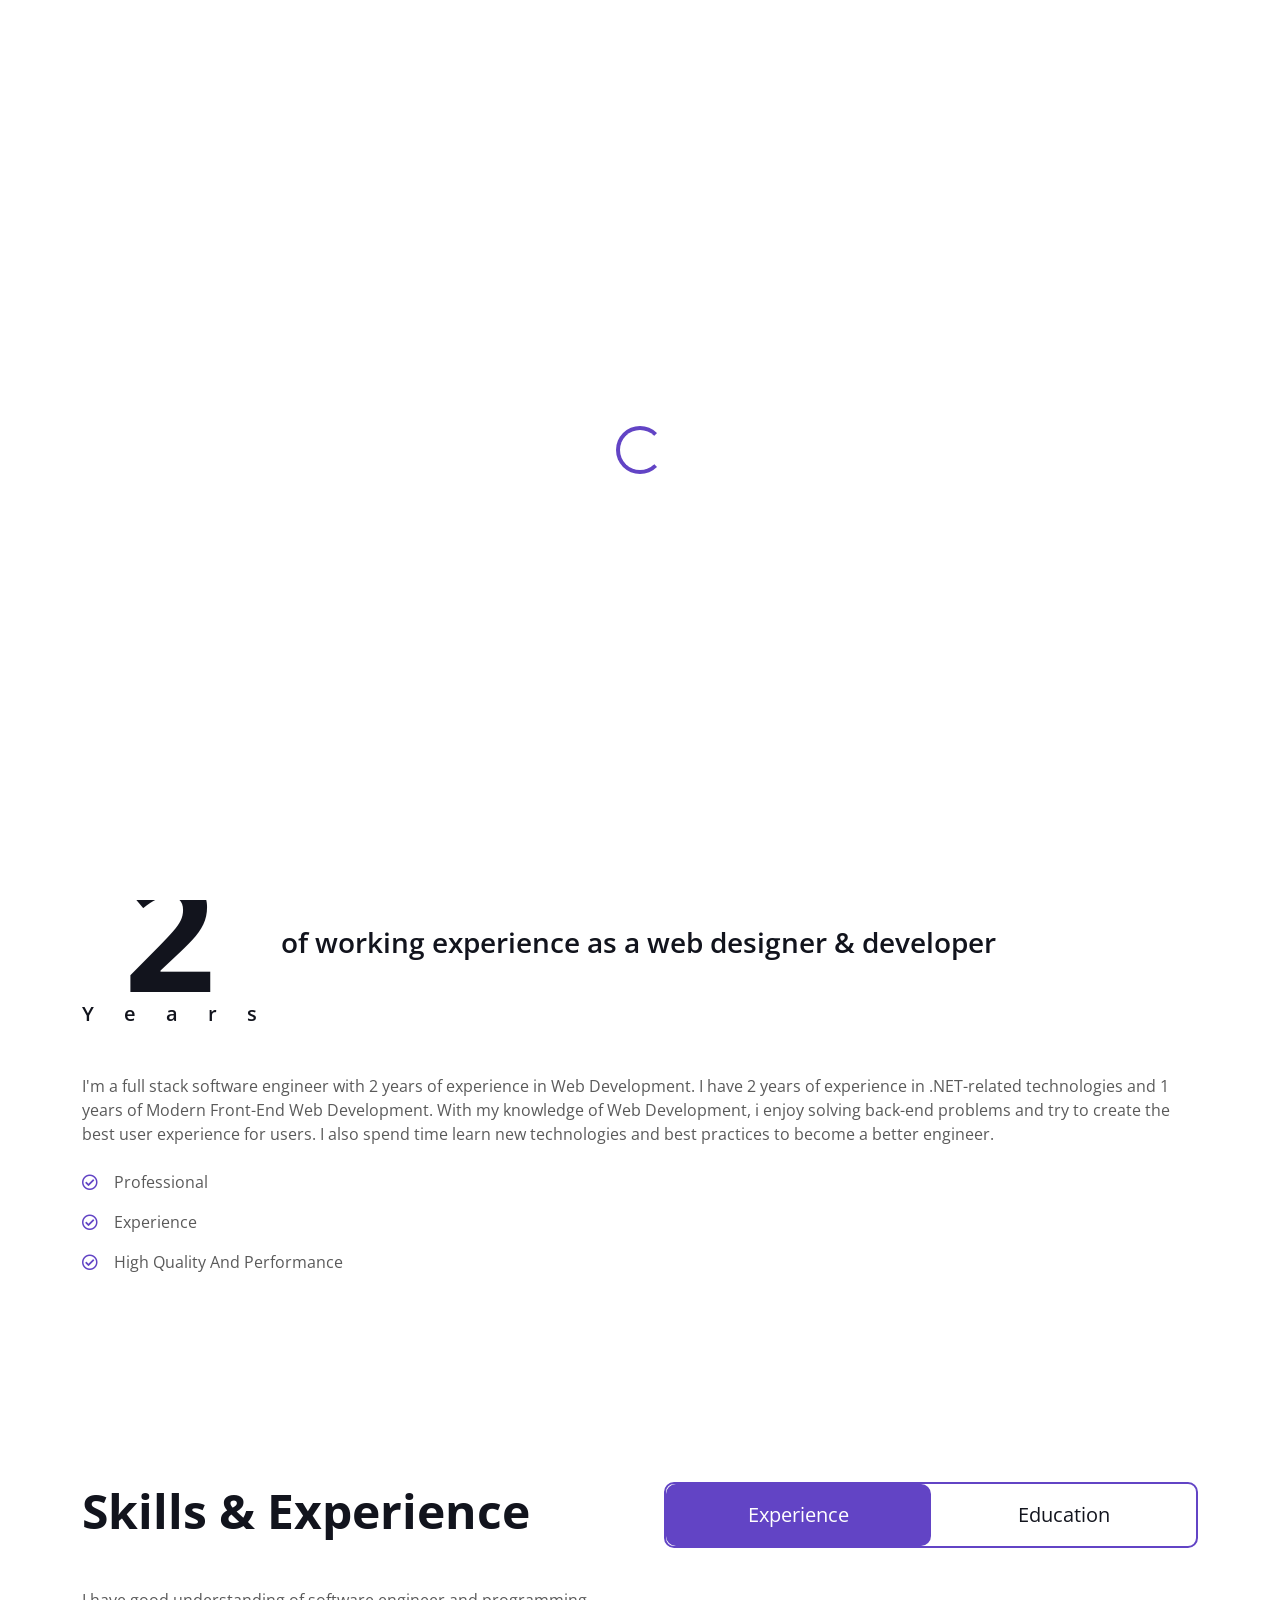
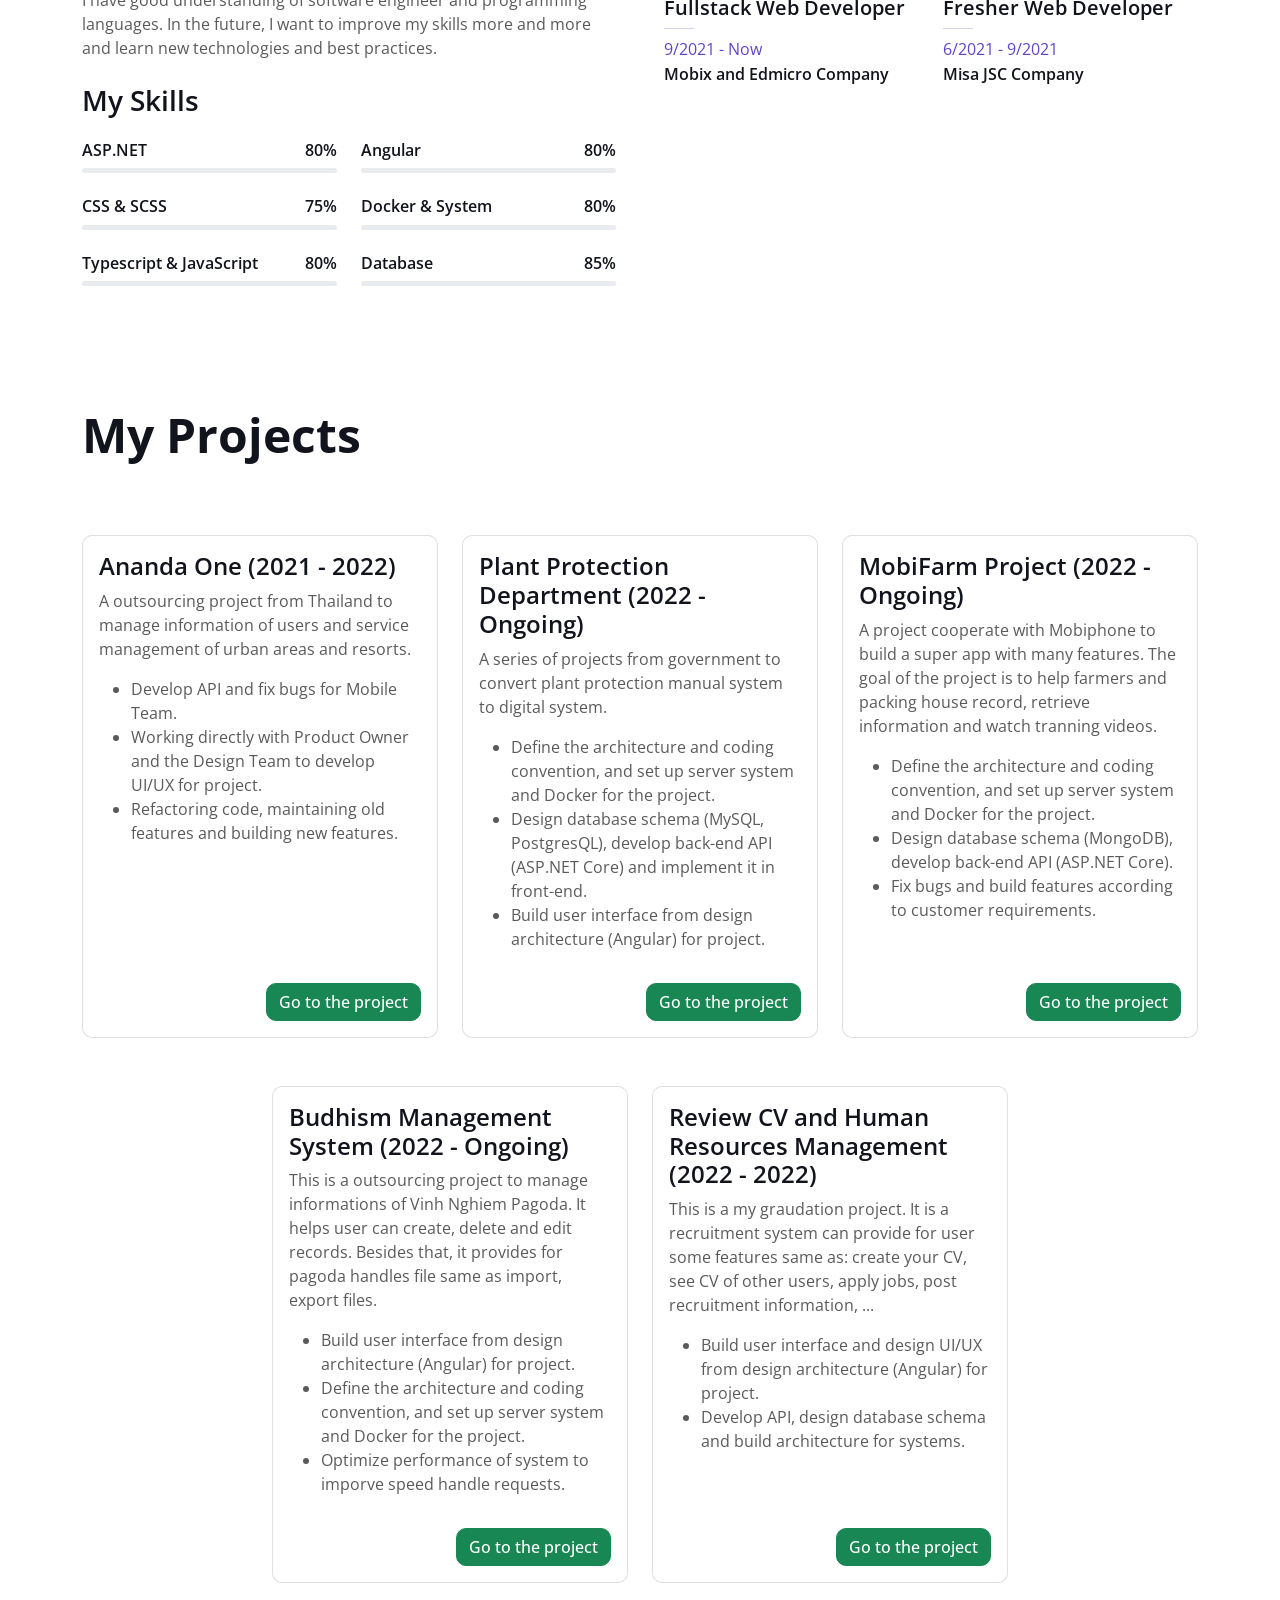
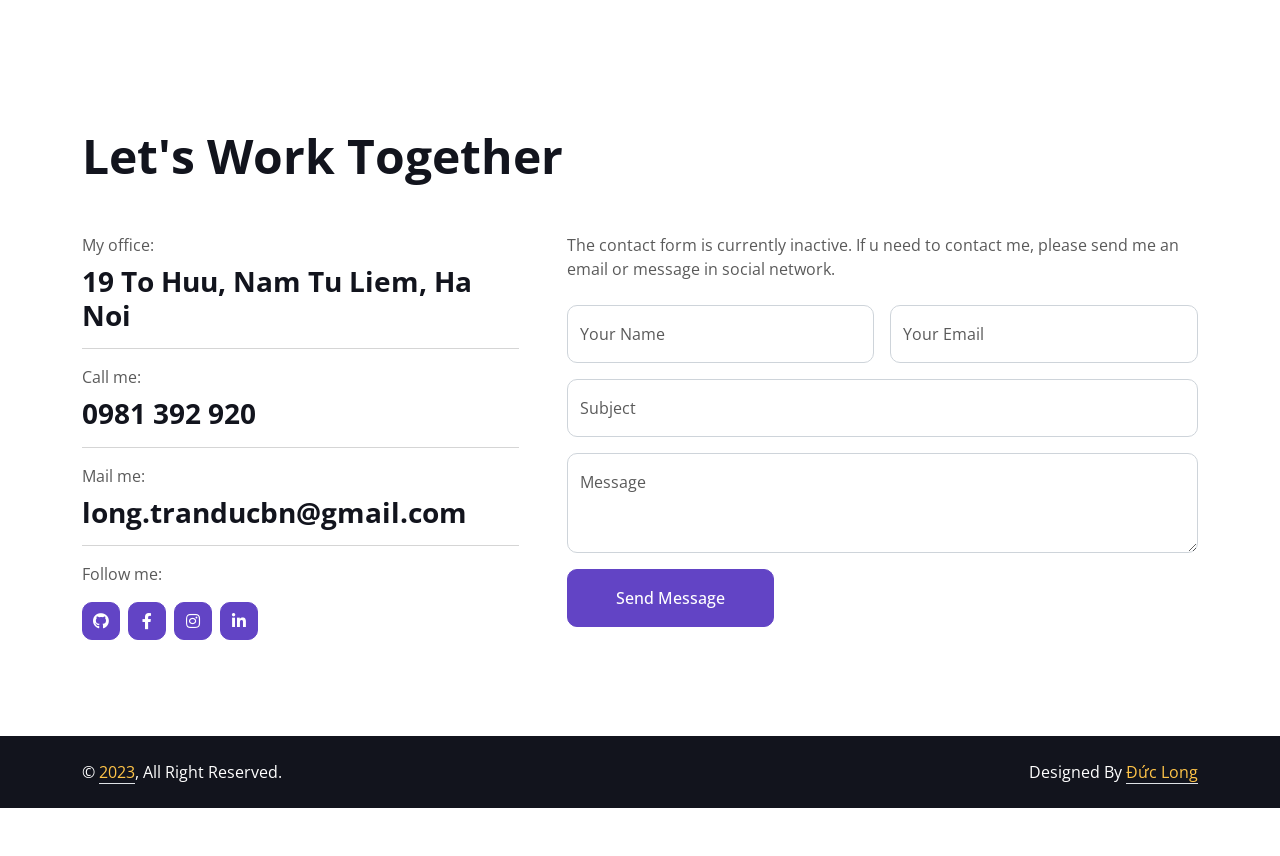
==== index.html @ 87f3ef59 "init code" ====
<!DOCTYPE html>
<html lang="en">

<head>
    <meta charset="utf-8">
    <title>Đức Long - Full Stack Developer</title>
    <meta content="width=device-width, initial-scale=1.0" name="viewport">
    <meta content="" name="keywords">
    <meta content="" name="description">

    <!-- Favicon -->
    <link href="img/favicon.ico" rel="icon">

    <!-- Google Web Fonts -->
    <link rel="preconnect" href="https://fonts.googleapis.com">
    <link rel="preconnect" href="https://fonts.gstatic.com" crossorigin>
    <link href="https://fonts.googleapis.com/css2?family=Open+Sans:wght@400;500;600;700;800&display=swap"
        rel="stylesheet">

    <!-- Icon Font Stylesheet -->
    <link href="https://cdnjs.cloudflare.com/ajax/libs/font-awesome/5.10.0/css/all.min.css" rel="stylesheet">
    <link href="https://cdn.jsdelivr.net/npm/bootstrap-icons@1.4.1/font/bootstrap-icons.css" rel="stylesheet">

    <!-- Libraries Stylesheet -->
    <link href="lib/animate/animate.min.css" rel="stylesheet">
    <link href="lib/lightbox/css/lightbox.min.css" rel="stylesheet">
    <link href="lib/owlcarousel/assets/owl.carousel.min.css" rel="stylesheet">

    <!-- Customized Bootstrap Stylesheet -->
    <link href="css/bootstrap.min.css" rel="stylesheet">

    <!-- Template Stylesheet -->
    <link href="css/style.css" rel="stylesheet">
</head>

<body data-bs-spy="scroll" data-bs-target=".navbar" data-bs-offset="51">
    <!-- Spinner Start -->
    <div id="spinner"
        class="show bg-white position-fixed translate-middle w-100 vh-100 top-50 start-50 d-flex align-items-center justify-content-center">
        <div class="spinner-border text-primary" style="width: 3rem; height: 3rem;" role="status">
            <span class="sr-only">Loading...</span>
        </div>
    </div>
    <!-- Spinner End -->


    <!-- Navbar Start -->
    <nav class="navbar navbar-expand-lg bg-white navbar-light fixed-top shadow py-lg-0 px-4 px-lg-5 wow fadeIn"
        data-wow-delay="0.1s">
        <a href="index.html" class="navbar-brand d-block d-lg-none">
            <h1 class="text-primary fw-bold m-0">My Profile</h1>
        </a>
        <button type="button" class="navbar-toggler" data-bs-toggle="collapse" data-bs-target="#navbarCollapse">
            <span class="navbar-toggler-icon"></span>
        </button>
        <div class="collapse navbar-collapse justify-content-between py-4 py-lg-0" id="navbarCollapse">
            <div class="navbar-nav ms-auto py-0">
                <a href="#home" class="nav-item nav-link active">Home</a>
                <a href="#about" class="nav-item nav-link">About Me</a>
                <a href="#skill" class="nav-item nav-link">Skills</a>
                <!-- <a href="#service" class="nav-item nav-link">Services</a> -->
            </div>
            <!-- <a href="index.html" class="navbar-brand bg-secondary py-3 px-4 mx-3 d-none d-lg-block"> -->
            <!-- <h1 class="text-primary fw-bold m-0">ProMan</h1>
            </a> -->
            <div class="navbar-nav me-auto py-0">
                <a href="#project" class="nav-item nav-link">Projects</a>
                <!-- <a href="#team" class="nav-item nav-link">Team</a> -->
                <!-- <a href="#testimonial" class="nav-item nav-link">Testimonial</a> -->
                <a href="#contact" class="nav-item nav-link">Contact</a>
            </div>
        </div>
    </nav>
    <!-- Navbar End -->


    <!-- Header Start -->
    <div class="container-fluid bg-light my-6 mt-0" id="home">
        <div class="container">
            <div class="row g-5 align-items-center">
                <div class="col-lg-6 py-6 pb-0 pt-lg-0">
                    <h3 class="text-primary mb-3">I'm</h3>
                    <h1 class="display-3 mb-3">Tran Duc Long</h1>
                    <h2 class="typed-text-output d-inline"></h2>
                    <div class="typed-text d-none">Fullstack Developer</div>
                    <div class="d-flex align-items-center pt-5">
                        <a href="" class="btn btn-primary py-3 px-4 me-5">Download My CV</a>
                        <!-- <button type="button" class="btn-play" data-bs-toggle="modal"
                            data-src="https://www.youtube.com/embed/DWRcNpR6Kdc" data-bs-target="#videoModal">
                            <span></span>
                        </button>
                        <h5 class="ms-4 mb-0 d-none d-sm-block">Play Video</h5> -->
                    </div>
                </div>
                <div class="col-lg-6">
                    <img class="img-fluid" src="img/avatar.png" alt="">
                </div>
            </div>
        </div>
    </div>
    <!-- Header End -->


    <!-- Video Modal Start -->
    <!-- <div class="modal modal-video fade" id="videoModal" tabindex="-1" aria-labelledby="exampleModalLabel" aria-hidden="true">
        <div class="modal-dialog">
            <div class="modal-content rounded-0">
                <div class="modal-header">
                    <h3 class="modal-title" id="exampleModalLabel">Youtube Video</h3>
                    <button type="button" class="btn-close" data-bs-dismiss="modal" aria-label="Close"></button>
                </div>
                <div class="modal-body">
                    <div class="ratio ratio-16x9">
                        <iframe class="embed-responsive-item" src="" id="video" allowfullscreen allowscriptaccess="always"
                            allow="autoplay"></iframe>
                    </div>
                </div>
            </div>
        </div>
    </div> -->
    <!-- Video Modal End -->


    <!-- About Start -->
    <div class="container-xxl py-6" id="about">
        <div class="container">
            <div class="row g-5">
                <div class="col-lg-12 wow fadeInUp" data-wow-delay="0.1s">
                    <div class="d-flex align-items-center mb-5">
                        <div class="years flex-shrink-0 text-center me-4">
                            <h1 class="display-1 mb-0">2</h1>
                            <h5 class="mb-0">Years</h5>
                        </div>
                        <h3 class="lh-base mb-0">of working experience as a web designer & developer</h3>
                    </div>
                    <p class="mb-4">I'm a full stack software engineer with 2 years of experience in Web Development.
                        I have 2 years of experience in .NET-related technologies and 1 years of Modern
                        Front-End Web Development.
                        With my knowledge of Web Development, i enjoy solving back-end problems and
                        try to create the best user experience for users. I also spend time learn new
                        technologies and best practices to become a better engineer.
                    </p>
                    <p class="mb-3"><i class="far fa-check-circle text-primary me-3"></i>Professional</p>
                    <p class="mb-3"><i class="far fa-check-circle text-primary me-3"></i>Experience</p>
                    <p class="mb-3"><i class="far fa-check-circle text-primary me-3"></i>High Quality And Performance
                    </p>
                    <!-- <a class="btn btn-primary py-3 px-5 mt-3" href="">Read More</a> -->
                </div>
                <!-- <div class="col-lg-6 wow fadeInUp" data-wow-delay="0.5s">
                    <div class="row g-3 mb-4">
                        <div class="col-sm-6">
                            <img class="img-fluid rounded" src="img/about-1.jpg" alt="">
                        </div>
                        <div class="col-sm-6">
                            <img class="img-fluid rounded" src="img/about-2.jpg" alt="">
                        </div>
                    </div>
                    <div class="d-flex align-items-center mb-3">
                        <h5 class="border-end pe-3 me-3 mb-0">Happy Clients</h5>
                        <h2 class="text-primary fw-bold mb-0" data-toggle="counter-up">1234</h2>
                    </div>
                    <p class="mb-4">Stet no et lorem dolor et diam, amet duo ut dolore vero eos. No stet est diam amet diam ipsum clita labore dolor duo clita.</p>
                    <div class="d-flex align-items-center mb-3">
                        <h5 class="border-end pe-3 me-3 mb-0">Projects Completed</h5>
                        <h2 class="text-primary fw-bold mb-0" data-toggle="counter-up">1234</h2>
                    </div>
                    <p class="mb-0">Stet no et lorem dolor et diam, amet duo ut dolore vero eos. No stet est diam amet diam ipsum clita labore dolor duo clita.</p>
                </div> -->
            </div>
        </div>
    </div>
    <!-- About End -->


    <!-- Expertise Start -->
    <div class="container-xxl py-6 pb-5" id="skill">
        <div class="container">
            <div class="row g-5">
                <div class="col-lg-6 wow fadeInUp" data-wow-delay="0.1s">
                    <h1 class="display-5 mb-5">Skills & Experience</h1>
                    <p class="mb-4">I have good understanding of software engineer and programming languages. In the
                        future, I want to improve my skills more and more and learn new technologies and best practices.
                    </p>
                    <h3 class="mb-4">My Skills</h3>
                    <div class="row align-items-center">
                        <div class="col-md-6">
                            <div class="skill mb-4">
                                <div class="d-flex justify-content-between">
                                    <h6 class="font-weight-bold">ASP.NET</h6>
                                    <h6 class="font-weight-bold">80%</h6>
                                </div>
                                <div class="progress">
                                    <div class="progress-bar bg-primary" role="progressbar" aria-valuenow="95"
                                        aria-valuemin="0" aria-valuemax="100"></div>
                                </div>
                            </div>
                            <div class="skill mb-4">
                                <div class="d-flex justify-content-between">
                                    <h6 class="font-weight-bold">CSS & SCSS</h6>
                                    <h6 class="font-weight-bold">75%</h6>
                                </div>
                                <div class="progress">
                                    <div class="progress-bar bg-warning" role="progressbar" aria-valuenow="85"
                                        aria-valuemin="0" aria-valuemax="100"></div>
                                </div>
                            </div>
                            <div class="skill mb-4">
                                <div class="d-flex justify-content-between">
                                    <h6 class="font-weight-bold">Typescript & JavaScript</h6>
                                    <h6 class="font-weight-bold">80%</h6>
                                </div>
                                <div class="progress">
                                    <div class="progress-bar bg-danger" role="progressbar" aria-valuenow="90"
                                        aria-valuemin="0" aria-valuemax="100"></div>
                                </div>
                            </div>
                        </div>
                        <div class="col-md-6">
                            <div class="skill mb-4">
                                <div class="d-flex justify-content-between">
                                    <h6 class="font-weight-bold">Angular</h6>
                                    <h6 class="font-weight-bold">80%</h6>
                                </div>
                                <div class="progress">
                                    <div class="progress-bar bg-danger" role="progressbar" aria-valuenow="90"
                                        aria-valuemin="0" aria-valuemax="100"></div>
                                </div>
                            </div>
                            <div class="skill mb-4">
                                <div class="d-flex justify-content-between">
                                    <h6 class="font-weight-bold">Docker & System</h6>
                                    <h6 class="font-weight-bold">80%</h6>
                                </div>
                                <div class="progress">
                                    <div class="progress-bar bg-dark" role="progressbar" aria-valuenow="95"
                                        aria-valuemin="0" aria-valuemax="100"></div>
                                </div>
                            </div>
                            <div class="skill mb-4">
                                <div class="d-flex justify-content-between">
                                    <h6 class="font-weight-bold">Database</h6>
                                    <h6 class="font-weight-bold">85%</h6>
                                </div>
                                <div class="progress">
                                    <div class="progress-bar bg-info" role="progressbar" aria-valuenow="85"
                                        aria-valuemin="0" aria-valuemax="100"></div>
                                </div>
                            </div>
                        </div>
                    </div>
                </div>
                <div class="col-lg-6 wow fadeInUp" data-wow-delay="0.5s">
                    <ul class="nav nav-pills rounded border border-2 border-primary mb-5">
                        <li class="nav-item w-50">
                            <button class="nav-link w-100 py-3 fs-5 active" data-bs-toggle="pill"
                                href="#tab-1">Experience</button>
                        </li>
                        <li class="nav-item w-50">
                            <button class="nav-link w-100 py-3 fs-5" data-bs-toggle="pill"
                                href="#tab-2">Education</button>
                        </li>
                    </ul>
                    <div class="tab-content">
                        <div id="tab-1" class="tab-pane fade show p-0 active">
                            <div class="row gy-5 gx-4">
                                <div class="col-sm-6">
                                    <h5>Fullstack Web Developer</h5>
                                    <hr class="text-primary my-2">
                                    <p class="text-primary mb-1">9/2021 - Now</p>
                                    <h6 class="mb-0">Mobix and Edmicro Company</h6>
                                </div>
                                <div class="col-sm-6">
                                    <h5>Fresher Web Developer</h5>
                                    <hr class="text-primary my-2">
                                    <p class="text-primary mb-1">6/2021 - 9/2021</p>
                                    <h6 class="mb-0">Misa JSC Company</h6>
                                </div>
                                <!-- <div class="col-sm-6">
                                    <h5>Web Designer</h5>
                                    <hr class="text-primary my-2">
                                    <p class="text-primary mb-1">2000 - 2045</p>
                                    <h6 class="mb-0">Apex Software Inc</h6>
                                </div>
                                <div class="col-sm-6">
                                    <h5>Apps Designer</h5>
                                    <hr class="text-primary my-2">
                                    <p class="text-primary mb-1">2000 - 2045</p>
                                    <h6 class="mb-0">Apex Software Inc</h6>
                                </div> -->
                            </div>
                        </div>
                        <div id="tab-2" class="tab-pane fade show p-0">
                            <div class="row gy-5 gx-4">
                                <div class="col-sm-12">
                                    <h5>Information Technology</h5>
                                    <hr class="text-primary my-2">
                                    <p class="text-primary mb-1">2018 - 2022</p>
                                    <h6 class="mb-0">Ha Noi University of Science And Technology</h6>
                                    <h6 class="mb-0 mt-2">Degree Grade: Very Good</h6>
                                </div>
                                <!-- <div class="col-sm-6">
                                    <h5>IOS Development</h5>
                                    <hr class="text-primary my-2">
                                    <p class="text-primary mb-1">2000 - 2045</p>
                                    <h6 class="mb-0">Cambridge University</h6>
                                </div> -->
                                <!-- <div class="col-sm-6">
                                    <h5>Web Design</h5>
                                    <hr class="text-primary my-2">
                                    <p class="text-primary mb-1">2000 - 2045</p>
                                    <h6 class="mb-0">Cambridge University</h6>
                                </div>
                                <div class="col-sm-6">
                                    <h5>Apps Design</h5>
                                    <hr class="text-primary my-2">
                                    <p class="text-primary mb-1">2000 - 2045</p>
                                    <h6 class="mb-0">Cambridge University</h6>
                                </div> -->
                            </div>
                        </div>
                    </div>
                </div>
            </div>
        </div>
    </div>
    <!-- Expertise End -->


    <!-- Service Start -->
    <!-- <div class="container-fluid bg-light my-5 py-6" id="service">
        <div class="container">
            <div class="row g-5 mb-5 wow fadeInUp" data-wow-delay="0.1s">
                <div class="col-lg-6">
                    <h1 class="display-5 mb-0">My Services</h1>
                </div>
                <div class="col-lg-6 text-lg-end">
                    <a class="btn btn-primary py-3 px-5" href="">Hire Me</a>
                </div>
            </div>
            <div class="row g-4">
                <div class="col-lg-6 wow fadeInUp" data-wow-delay="0.1s">
                    <div class="service-item d-flex flex-column flex-sm-row bg-white rounded h-100 p-4 p-lg-5">
                        <div class="bg-icon flex-shrink-0 mb-3">
                            <i class="fa fa-crop-alt fa-2x text-dark"></i>
                        </div>
                        <div class="ms-sm-4">
                            <h4 class="mb-3">Creative Design</h4>
                            <h6 class="mb-3">Start from <span class="text-primary">$199</span></h6>
                            <span>Stet lorem dolor diam amet vero eos. No stet est diam amet diam ipsum. Clita dolor duo
                                clita sit sed sit dolor eos.</span>
                        </div>
                    </div>
                </div>
                <div class="col-lg-6 wow fadeInUp" data-wow-delay="0.3s">
                    <div class="service-item d-flex flex-column flex-sm-row bg-white rounded h-100 p-4 p-lg-5">
                        <div class="bg-icon flex-shrink-0 mb-3">
                            <i class="fa fa-code-branch fa-2x text-dark"></i>
                        </div>
                        <div class="ms-sm-4">
                            <h4 class="mb-3">Graphic Design</h4>
                            <h6 class="mb-3">Start from <span class="text-primary">$199</span></h6>
                            <span>Stet lorem dolor diam amet vero eos. No stet est diam amet diam ipsum. Clita dolor duo
                                clita sit sed sit dolor eos.</span>
                        </div>
                    </div>
                </div>
                <div class="col-lg-6 wow fadeInUp" data-wow-delay="0.1s">
                    <div class="service-item d-flex flex-column flex-sm-row bg-white rounded h-100 p-4 p-lg-5">
                        <div class="bg-icon flex-shrink-0 mb-3">
                            <i class="fa fa-code fa-2x text-dark"></i>
                        </div>
                        <div class="ms-sm-4">
                            <h4 class="mb-3">Web Design</h4>
                            <h6 class="mb-3">Start from <span class="text-primary">$199</span></h6>
                            <span>Stet lorem dolor diam amet vero eos. No stet est diam amet diam ipsum. Clita dolor duo
                                clita sit sed sit dolor eos.</span>
                        </div>
                    </div>
                </div>
                <div class="col-lg-6 wow fadeInUp" data-wow-delay="0.3s">
                    <div class="service-item d-flex flex-column flex-sm-row bg-white rounded h-100 p-4 p-lg-5">
                        <div class="bg-icon flex-shrink-0 mb-3">
                            <i class="fa fa-laptop-code fa-2x text-dark"></i>
                        </div>
                        <div class="ms-sm-4">
                            <h4 class="mb-3">UI/UX Design</h4>
                            <h6 class="mb-3">Start from <span class="text-primary">$199</span></h6>
                            <span>Stet lorem dolor diam amet vero eos. No stet est diam amet diam ipsum. Clita dolor duo
                                clita sit sed sit dolor eos.</span>
                        </div>
                    </div>
                </div>
            </div>
        </div>
    </div> -->
    <!-- Service End -->


    <!-- Projects Start -->
    <div class="container-xxl py-6 pt-5" id="project">
        <div class="container">
            <div class="row g-5 mb-5 align-items-center wow fadeInUp" data-wow-delay="0.1s">
                <div class="col-lg-6">
                    <h1 class="display-5 mb-0">My Projects</h1>
                </div>
                <!-- <div class="col-lg-6 text-lg-end">
                    <ul class="list-inline mx-n3 mb-0" id="portfolio-flters">
                        <li class="mx-3 active" data-filter="*">All Projects</li>
                        <li class="mx-3" data-filter=".first">UI/UX Design</li> -->
                <!-- <li class="mx-3" data-filter=".second">Graphic Design</li> -->
                <!-- </ul> -->
            </div>
        </div>
        <div class="container mt-3 wow fadeInUp" data-wow-delay="0.5s">
            <div class="row">
                <div class="col-lg-4 mt-4">
                    <div class="card">
                        <div class="card-body">
                            <h4 class="card-title">Ananda One (2021 - 2022)</h4>
                            <p class="card-text">A outsourcing project from Thailand to manage information of users and
                                service
                                management of urban areas and resorts.</p>
                            <ul>
                                <li>Develop API and fix bugs for Mobile Team.</li>
                                <li>Working directly with Product Owner and the Design Team to develop UI/UX for
                                    project.
                                </li>
                                <li>Refactoring code, maintaining old features and building new features.
                                </li>
                            </ul>
                        </div>
                        <div class="text-end mb-3 me-3">
                            <a href="https://care-admin-uat.ananda.co.th/" class="btn btn-success">Go to the project</a>
                        </div>
                    </div>
                </div>

                <div class="col-lg-4 mt-4">
                    <div class="card portfolioContent">
                        <div class="card-body">
                            <h4 class="card-title">Plant Protection Department (2022 - Ongoing)</h4>
                            <p class="card-text">A series of projects from government to convert plant protection manual
                                system
                                to digital system.
                            </p>
                            <ul>
                                <li>Define the architecture and coding convention, and set up server system and
                                    Docker for the project.
                                </li>
                                <li>Design database schema (MySQL, PostgresQL), develop back-end API
                                    (ASP.NET Core) and implement it in front-end.
                                </li>
                                <li>Build user interface from design architecture (Angular) for project.

                                </li>
                            </ul>
                        </div>
                        <div class="text-end mb-3 me-3">
                            <a href="https://cms.packinghouse.online" class="btn btn-success">Go to the project</a>
                        </div>
                    </div>
                </div>

                <div class="col-lg-4 mt-4">
                    <div class="card portfolioContent">
                        <div class="card-body">
                            <h4 class="card-title">MobiFarm Project (2022 - Ongoing)</h4>
                            <p class="card-text">A project cooperate with Mobiphone to build a super app with many
                                features.
                                The goal of the project is to help farmers and packing house record, retrieve
                                information and watch tranning videos.
                            </p>
                            <ul>
                                <li>Define the architecture and coding convention, and set up server system and
                                    Docker for the project.
                                </li>
                                <li>Design database schema (MongoDB), develop back-end API (ASP.NET Core).
                                </li>
                                <li>Fix bugs and build features according to customer requirements.
                                </li>
                            </ul>
                        </div>
                        <div class="text-end mb-3 me-3">
                            <a href="#" class="btn btn-success">Go to the project</a>
                        </div>
                    </div>
                </div>
            </div>
            <br>
            <div class="row justify-content-center">
                <div class="col-lg-4 mt-4">
                    <div class="card portfolioContent">
                        <div class="card-body">
                            <h4 class="card-title">Budhism Management System (2022 - Ongoing)</h4>
                            <p class="card-text">This is a outsourcing project to manage informations of Vinh Nghiem
                                Pagoda. It helps user can create, delete and edit records. Besides that, it provides for
                                pagoda handles file same as import, export files.</p>
                            <ul>
                                <li>Build user interface from design architecture (Angular) for project.
                                </li>
                                <li>Define the architecture and coding convention, and set up server system and Docker
                                    for the project.
                                </li>
                                <li>Optimize performance of system to imporve speed handle requests.
                                </li>
                            </ul>
                            <!-- <div class="text-end">
                                <a href="#" class="btn btn-success">Link</a>
                            </div> -->
                        </div>
                        <div class="text-end mb-3 me-3">
                            <a href="https://pagodadms.online/" class="btn btn-success">Go to the project</a>
                        </div>
                    </div>
                </div>

                <div class="col-lg-4 mt-4">
                    <div class="card portfolioContent">
                        <div class="card-body">
                            <h4 class="card-title">Review CV and Human Resources Management (2022 - 2022)</h4>
                            <p class="card-text">This is a my graudation project. It is a recruitment system can provide
                                for user some features same as: create your CV, see CV of other users, apply jobs, post
                                recruitment information, ...</p>
                            <!-- <div class="text-end">
                                <a href="#" class="btn btn-success">Link</a>
                            </div> -->
                            <ul>
                                <li>Build user interface and design UI/UX from design architecture (Angular) for
                                    project.
                                </li>
                                <li>Develop API, design database schema and build architecture for systems.
                                </li>
                            </ul>
                        </div>
                        <div class="text-end mb-3 me-3">
                            <a href="#" class="btn btn-success">Go to the project</a>
                        </div>
                    </div>
                </div>
                <!-- 
                <div class="col-lg-4 mt-4">
                    <div class="card portfolioContent">
                        <div class="card-body">
                            <h4 class="card-title">Review CV and Human Resources Management</h4>
                            <p class="card-text">Lorem Ipsum is simply dummy text of the printing and typesetting
                                industry.</p> -->
                <!-- <div class="text-end">
                                <a href="#" class="btn btn-success">Link</a>
                            </div> -->
                <!-- </div>
                        <div class="text-end mb-3 me-3">
                            <a href="#" class="btn btn-success">Go to the project</a>
                        </div>
                    </div>
                </div> -->
            </div>
        </div>
    </div>
    <!-- Projects End -->


    <!-- Team Start -->
    <!-- <div class="container-xxl py-6 pb-5" id="team">
        <div class="container">
            <div class="row g-5 mb-5 wow fadeInUp" data-wow-delay="0.1s">
                <div class="col-lg-6">
                    <h1 class="display-5 mb-0">Team Members</h1>
                </div>
                <div class="col-lg-6 text-lg-end">
                    <a class="btn btn-primary py-3 px-5" href="">Contact Us</a>
                </div>
            </div>
            <div class="row g-4">
                <div class="col-lg-4 col-md-6 wow fadeInUp" data-wow-delay="0.1s">
                    <div class="team-item position-relative">
                        <img class="img-fluid rounded" src="img/team-1.jpg" alt="">
                        <div class="team-text bg-white rounded-end p-4">
                            <div>
                                <h5>Full Name</h5>
                                <span>Designer</span>
                            </div>
                            <i class="fa fa-arrow-right fa-2x text-primary"></i>
                        </div>
                    </div>
                </div>
                <div class="col-lg-4 col-md-6 wow fadeInUp" data-wow-delay="0.3s">
                    <div class="team-item position-relative">
                        <img class="img-fluid rounded" src="img/team-2.jpg" alt="">
                        <div class="team-text bg-white rounded-end p-4">
                            <div>
                                <h5>Full Name</h5>
                                <span>Designer</span>
                            </div>
                            <i class="fa fa-arrow-right fa-2x text-primary"></i>
                        </div>
                    </div>
                </div>
                <div class="col-lg-4 col-md-6 wow fadeInUp" data-wow-delay="0.5s">
                    <div class="team-item position-relative">
                        <img class="img-fluid rounded" src="img/team-3.jpg" alt="">
                        <div class="team-text bg-white rounded-end p-4">
                            <div>
                                <h5>Full Name</h5>
                                <span>Designer</span>
                            </div>
                            <i class="fa fa-arrow-right fa-2x text-primary"></i>
                        </div>
                    </div>
                </div>
            </div>
        </div>
    </div> -->
    <!-- Team End -->


    <!-- Testimonial Start -->
    <!-- <div class="container-fluid bg-light py-5 my-5" id="testimonial">
        <div class="container-fluid py-5">
            <h1 class="display-5 text-center mb-5 wow fadeInUp" data-wow-delay="0.1s">Testimonial</h1>
            <div class="row justify-content-center">
                <div class="col-lg-3 d-none d-lg-block">
                    <div class="testimonial-left h-100">
                        <img class="img-fluid wow fadeIn" data-wow-delay="0.1s" src="img/testimonial-1.jpg" alt="">
                        <img class="img-fluid wow fadeIn" data-wow-delay="0.3s" src="img/testimonial-2.jpg" alt="">
                        <img class="img-fluid wow fadeIn" data-wow-delay="0.5s" src="img/testimonial-3.jpg" alt="">
                    </div>
                </div>
                <div class="col-lg-6 wow fadeInUp" data-wow-delay="0.5s">
                    <div class="owl-carousel testimonial-carousel">
                        <div class="testimonial-item text-center">
                            <div class="position-relative mb-5">
                                <img class="img-fluid rounded-circle border border-secondary p-2 mx-auto"
                                    src="img/testimonial-1.jpg" alt="">
                                <div class="testimonial-icon">
                                    <i class="fa fa-quote-left text-primary"></i>
                                </div>
                            </div>
                            <p class="fs-5 fst-italic">Dolores sed duo clita tempor justo dolor et stet lorem kasd
                                labore dolore lorem ipsum. At lorem lorem magna ut et, nonumy et labore et tempor diam
                                tempor erat.</p>
                            <hr class="w-25 mx-auto">
                            <h5>Client Name</h5>
                            <span>Profession</span>
                        </div>
                        <div class="testimonial-item text-center">
                            <div class="position-relative mb-5">
                                <img class="img-fluid rounded-circle border border-secondary p-2 mx-auto"
                                    src="img/testimonial-2.jpg" alt="">
                                <div class="testimonial-icon">
                                    <i class="fa fa-quote-left text-primary"></i>
                                </div>
                            </div>
                            <p class="fs-5 fst-italic">Dolores sed duo clita tempor justo dolor et stet lorem kasd
                                labore dolore lorem ipsum. At lorem lorem magna ut et, nonumy et labore et tempor diam
                                tempor erat.</p>
                            <hr class="w-25 mx-auto">
                            <h5>Client Name</h5>
                            <span>Profession</span>
                        </div>
                        <div class="testimonial-item text-center">
                            <div class="position-relative mb-5">
                                <img class="img-fluid rounded-circle border border-secondary p-2 mx-auto"
                                    src="img/testimonial-3.jpg" alt="">
                                <div class="testimonial-icon">
                                    <i class="fa fa-quote-left text-primary"></i>
                                </div>
                            </div>
                            <p class="fs-5 fst-italic">Dolores sed duo clita tempor justo dolor et stet lorem kasd
                                labore dolore lorem ipsum. At lorem lorem magna ut et, nonumy et labore et tempor diam
                                tempor erat.</p>
                            <hr class="w-25 mx-auto">
                            <h5>Client Name</h5>
                            <span>Profession</span>
                        </div>
                    </div>
                </div>
                <div class="col-lg-3 d-none d-lg-block">
                    <div class="testimonial-right h-100">
                        <img class="img-fluid wow fadeIn" data-wow-delay="0.1s" src="img/testimonial-1.jpg" alt="">
                        <img class="img-fluid wow fadeIn" data-wow-delay="0.3s" src="img/testimonial-2.jpg" alt="">
                        <img class="img-fluid wow fadeIn" data-wow-delay="0.5s" src="img/testimonial-3.jpg" alt="">
                    </div>
                </div>
            </div>
        </div>
    </div> -->
    <!-- Testimonial End -->


    <!-- Contact Start -->
    <div class="container-xxl pb-5" id="contact">
        <div class="container py-5">
            <div class="row g-5 mb-5 wow fadeInUp" data-wow-delay="0.1s">
                <div class="col-lg-6">
                    <h1 class="display-5 mb-0">Let's Work Together</h1>
                </div>
                <!-- <div class="col-lg-6 text-lg-end">
                    <a class="btn btn-primary py-3 px-5" href="">Say Hello</a>
                </div> -->
            </div>
            <div class="row g-5">
                <div class="col-lg-5 col-md-6 wow fadeInUp" data-wow-delay="0.1s">
                    <p class="mb-2">My office:</p>
                    <h3 class="fw-bold">19 To Huu, Nam Tu Liem, Ha Noi</h3>
                    <hr class="w-100">
                    <p class="mb-2">Call me:</p>
                    <h3 class="fw-bold">0981 392 920</h3>
                    <hr class="w-100">
                    <p class="mb-2">Mail me:</p>
                    <h3 class="fw-bold">long.tranducbn@gmail.com</h3>
                    <hr class="w-100">
                    <p class="mb-2">Follow me:</p>
                    <div class="d-flex pt-2">
                        <a class="btn btn-square btn-primary me-2" href="https://github.com/chukun09"><i
                                class="fab fa-github"></i></a>
                        <a class="btn btn-square btn-primary me-2" href="https://www.facebook.com/longtranduc.2000/"><i
                                class="fab fa-facebook-f"></i></a>
                        <a class="btn btn-square btn-primary me-2" href="https://www.instagram.com/duclong_1412/"><i
                                class="fab fa-instagram"></i></a>
                        <a class="btn btn-square btn-primary me-2" href="https://www.linkedin.com/in/duclong1412/"><i
                                class="fab fa-linkedin-in"></i></a>
                    </div>
                </div>
                <div class="col-lg-7 col-md-6 wow fadeInUp" data-wow-delay="0.5s">
                    <p class="mb-4">The contact form is currently inactive. If u need to contact me, please send me
                        an
                        email or message in social network.</p>
                    <form>
                        <div class="row g-3">
                            <div class="col-md-6">
                                <div class="form-floating">
                                    <input type="text" class="form-control" id="name" placeholder="Your Name">
                                    <label for="name">Your Name</label>
                                </div>
                            </div>
                            <div class="col-md-6">
                                <div class="form-floating">
                                    <input type="email" class="form-control" id="email" placeholder="Your Email">
                                    <label for="email">Your Email</label>
                                </div>
                            </div>
                            <div class="col-12">
                                <div class="form-floating">
                                    <input type="text" class="form-control" id="subject" placeholder="Subject">
                                    <label for="subject">Subject</label>
                                </div>
                            </div>
                            <div class="col-12">
                                <div class="form-floating">
                                    <textarea class="form-control" placeholder="Leave a message here" id="message"
                                        style="height: 100px"></textarea>
                                    <label for="message">Message</label>
                                </div>
                            </div>
                            <div class="col-12">
                                <button class="btn btn-primary py-3 px-5" type="submit">Send Message</button>
                            </div>
                        </div>
                    </form>
                </div>
            </div>
        </div>
    </div>
    <!-- Contact End -->


    <!-- Map Start -->
    <!-- <div class="container-xxl pt-5 px-0 wow fadeInUp" data-wow-delay="0.1s">
        <div class="container-xxl pt-5 px-0">
            <div class="bg-dark">
                <iframe
                    src="https://www.google.com/maps/embed?pb=!1m18!1m12!1m3!1d3724.9226253668103!2d105.79156857593975!3d20.995738488910604!2m3!1f0!2f0!3f0!3m2!1i1024!2i768!4f13.1!3m3!1m2!1s0x3135acb0bb0290f3%3A0xae2edc1236a1e6a0!2zMTkgUC4gVOG7kSBI4buvdSwgVHJ1bmcgVsSDbiwgVOG7qyBMacOqbSwgSMOgIE7hu5lpLCBWaeG7h3QgTmFt!5e0!3m2!1svi!2s!4v1688024876859!5m2!1svi!2s"
                    style="border:0;" allowfullscreen="" loading="lazy" width="100%" height="100"
                    referrerpolicy="no-referrer-when-downgrade"></iframe>
            </div>
        </div>
    </div> -->
    <!-- Map End -->


    <!-- Copyright Start -->
    <div class="container-fluid bg-dark text-white py-4">
        <div class="container">
            <div class="row">
                <div class="col-md-6 text-center text-md-start mb-3 mb-md-0">
                    &copy; <a class="border-bottom text-secondary" href="#">2023</a>, All Right Reserved.
                </div>
                <div class="col-md-6 text-center text-md-end">
                    <!--/*** This template is free as long as you keep the footer author’s credit link/attribution link/backlink. If you'd like to use the template without the footer author’s credit link/attribution link/backlink, you can purchase the Credit Removal License from "https://htmlcodex.com/credit-removal". Thank you for your support. ***/-->
                    Designed By <a class="border-bottom text-secondary" href="#home">Đức Long</a>
                    <!-- <br>Distributed By: <a class="border-bottom" href="https://themewagon.com"
                        target="_blank">ThemeWagon</a> -->
                </div>
            </div>
        </div>
    </div>
    </div>
    <!-- Copyright End -->


    <!-- Back to Top -->
    <a href="#" class="btn btn-lg btn-primary btn-lg-square back-to-top"><i class="bi bi-arrow-up"></i></a>


    <!-- JavaScript Libraries -->
    <script src="https://code.jquery.com/jquery-3.4.1.min.js"></script>
    <script src="https://cdn.jsdelivr.net/npm/bootstrap@5.0.0/dist/js/bootstrap.bundle.min.js"></script>
    <script src="lib/wow/wow.min.js"></script>
    <script src="lib/easing/easing.min.js"></script>
    <script src="lib/waypoints/waypoints.min.js"></script>
    <script src="lib/typed/typed.min.js"></script>
    <script src="lib/counterup/counterup.min.js"></script>
    <script src="lib/owlcarousel/owl.carousel.min.js"></script>
    <script src="lib/isotope/isotope.pkgd.min.js"></script>
    <script src="lib/lightbox/js/lightbox.min.js"></script>

    <!-- Template Javascript -->
    <script src="js/main.js"></script>
</body>

</html>
---- css/style.css ----
/********** Template CSS **********/
:root {
    --primary: #6244C5;
    --secondary: #FFC448;
    --light: #FAFAFB;
    --dark: #12141D;
}

.card {
    height: 100%;
}

.btn-success {
    margin-top: auto;
    margin-left: auto;
}


.back-to-top {
    position: fixed;
    display: none;
    right: 45px;
    bottom: 45px;
    z-index: 99;
}

.my-6 {
    margin-top: 6rem;
    margin-bottom: 6rem;
}

.py-6 {
    padding-top: 6rem;
    padding-bottom: 6rem;
}


/*** Spinner ***/
#spinner {
    opacity: 0;
    visibility: hidden;
    transition: opacity .5s ease-out, visibility 0s linear .5s;
    z-index: 99999;
}

#spinner.show {
    transition: opacity .5s ease-out, visibility 0s linear 0s;
    visibility: visible;
    opacity: 1;
}


/*** Button ***/
.btn {
    font-weight: 500;
    transition: .5s;
}

.btn.btn-primary,
.btn.btn-secondary {
    color: #FFFFFF;
}

.btn-square {
    width: 38px;
    height: 38px;
}

.btn-sm-square {
    width: 32px;
    height: 32px;
}

.btn-lg-square {
    width: 48px;
    height: 48px;
}

.btn-square,
.btn-sm-square,
.btn-lg-square {
    padding: 0;
    display: flex;
    align-items: center;
    justify-content: center;
    font-weight: normal;
}


/*** Navbar ***/
.navbar.fixed-top {
    display: none;
    transition: .5s;
}

.navbar .navbar-nav .nav-link {
    padding: 20px 15px;
    color: var(--dark);
    font-size: 18px;
    font-weight: 600;
    outline: none;
}

.navbar .navbar-nav .nav-link:hover,
.navbar .navbar-nav .nav-link.active {
    color: var(--primary);
}

@media (max-width: 991.98px) {
    .navbar .navbar-nav .nav-link {
        padding: 10px 0;
    }
}


/*** Header ***/
#home {
    margin-bottom: 6rem;
    background: url(../img/bg-header.png) left top no-repeat;
}

.typed-cursor {
    font-size: 30px;
    color: var(--dark);
}

.btn-play {
    position: relative;
    display: block;
    box-sizing: content-box;
    width: 16px;
    height: 26px;
    border-radius: 100%;
    border: none;
    outline: none !important;
    padding: 18px 20px 20px 28px;
    background: var(--primary);
}

.btn-play:before {
    content: "";
    position: absolute;
    z-index: 0;
    left: 50%;
    top: 50%;
    transform: translateX(-50%) translateY(-50%);
    display: block;
    width: 60px;
    height: 60px;
    background: var(--primary);
    border-radius: 100%;
    animation: pulse-border 1500ms ease-out infinite;
}

.btn-play:after {
    content: "";
    position: absolute;
    z-index: 1;
    left: 50%;
    top: 50%;
    transform: translateX(-50%) translateY(-50%);
    display: block;
    width: 60px;
    height: 60px;
    background: #FFFFFF;
    border-radius: 100%;
    transition: all 200ms;
}

.btn-play span {
    display: block;
    position: relative;
    z-index: 3;
    width: 0;
    height: 0;
    left: -1px;
    border-left: 16px solid var(--primary);
    border-top: 11px solid transparent;
    border-bottom: 11px solid transparent;
}

@keyframes pulse-border {
    0% {
        transform: translateX(-50%) translateY(-50%) translateZ(0) scale(1);
        opacity: 1;
    }

    100% {
        transform: translateX(-50%) translateY(-50%) translateZ(0) scale(2);
        opacity: 0;
    }
}

.modal-video .modal-dialog {
    position: relative;
    max-width: 800px;
    margin: 60px auto 0 auto;
}

.modal-video .modal-body {
    position: relative;
    padding: 0px;
}

.modal-video .close {
    position: absolute;
    width: 30px;
    height: 30px;
    right: 0px;
    top: -30px;
    z-index: 999;
    font-size: 30px;
    font-weight: normal;
    color: #FFFFFF;
    background: #000000;
    opacity: 1;
}


/*** About ***/
#about .years .display-1 {
    font-size: 10rem;
    line-height: 9rem;
}

#about .years h5 {
    letter-spacing: 30px;
    margin-right: -30px;
}


/*** Skills ***/
#skill .progress {
    height: 5px;
    border-radius: 5px;
}

#skill .progress .progress-bar {
    width: 0px;
    border-radius: 5px;
    transition: 3s;
}

#skill .nav-pills .nav-link {
    color: var(--dark);
}

#skill .nav-pills .nav-link.active {
    color: #FFFFFF;
}

#skill .tab-content hr {
    width: 30px;
}


/*** Service ***/
.service-item .bg-icon {
    width: 100px;
    height: 100px;
    display: flex;
    align-items: center;
    justify-content: center;
    background: url(../img/bg-icon.png) center center no-repeat;
    background-size: cover;
}


/*** Project Portfolio ***/
#portfolio-flters li {
    display: inline-block;
    font-weight: 500;
    color: var(--dark);
    cursor: pointer;
    transition: .5s;
    border-bottom: 2px solid transparent;
}

#portfolio-flters li:hover,
#portfolio-flters li.active {
    color: var(--primary);
    border-color: var(--primary);
}

.portfolio-img {
    position: relative;
}

.portfolio-btn {
    position: absolute;
    width: 100%;
    height: 100%;
    top: 0;
    left: 0;
    background: rgba(98, 68, 197, .9);
    display: flex;
    align-items: flex-end;
    justify-content: flex-start;
    padding: 30px;
    padding-bottom: 100px !important;
    opacity: 0;
    transition: .5s;
}

.portfolio-item:hover .portfolio-btn {
    opacity: 1;
    padding-bottom: 30px !important;
}


/*** Team ***/
.team-item img {
    transition: .5s;
}

.team-item:hover img {
    opacity: .7;
}

.team-item .team-text {
    position: absolute;
    left: 0;
    right: 60px;
    bottom: 30px;
    display: flex;
    align-items: center;
    justify-content: space-between;
    opacity: 0;
    transition: .5s;
}

.team-item:hover .team-text {
    right: 30px;
    opacity: 1;
}

.team-item .team-text div {
    transition: .5s;
}

.team-item:hover .team-text div {
    margin-left: 30px;
}


/*** Testimonial ***/
.testimonial-left,
.testimonial-right {
    position: relative;
}

.testimonial-left img,
.testimonial-right img {
    position: absolute;
    padding: 5px;
    border: 1px solid var(--secondary);
    border-radius: 70px;
}

.testimonial-left img:nth-child(1),
.testimonial-right img:nth-child(3) {
    width: 70px;
    height: 70px;
    top: 10%;
    left: 50%;
    transform: translateX(-50%);
}

.testimonial-left img:nth-child(2),
.testimonial-right img:nth-child(2) {
    width: 60px;
    height: 60px;
    top: 50%;
    left: 10%;
    transform: translateY(-50%);
}

.testimonial-left img:nth-child(3),
.testimonial-right img:nth-child(1) {
    width: 50px;
    height: 50px;
    bottom: 10%;
    right: 10%;
}

.testimonial-carousel .owl-item img {
    width: 120px;
    height: 120px;
}

.testimonial-carousel .testimonial-icon {
    position: absolute;
    width: 40px;
    height: 40px;
    left: 50%;
    bottom: -15px;
    transform: translateX(-50%);
    display: flex;
    align-items: center;
    justify-content: center;
    background: #FFFFFF;
    border: 1px solid var(--secondary);
    border-radius: 60px;
}

.testimonial-carousel .owl-dots {
    height: 40px;
    margin-top: 25px;
    display: flex;
    align-items: center;
    justify-content: center;
}

.testimonial-carousel .owl-dot {
    position: relative;
    display: inline-block;
    margin: 0 5px;
    width: 30px;
    height: 30px;
    background: #FFFFFF;
    border: 2px solid var(--secondary);
    border-radius: 30px;
    transition: .5s;
}

.testimonial-carousel .owl-dot::after {
    position: absolute;
    content: "";
    width: 16px;
    height: 16px;
    top: 5px;
    left: 5px;
    border-radius: 16px;
    background: var(--secondary);
    transition: .5s;
}

.testimonial-carousel .owl-dot.active::after {
    background: var(--primary);
}
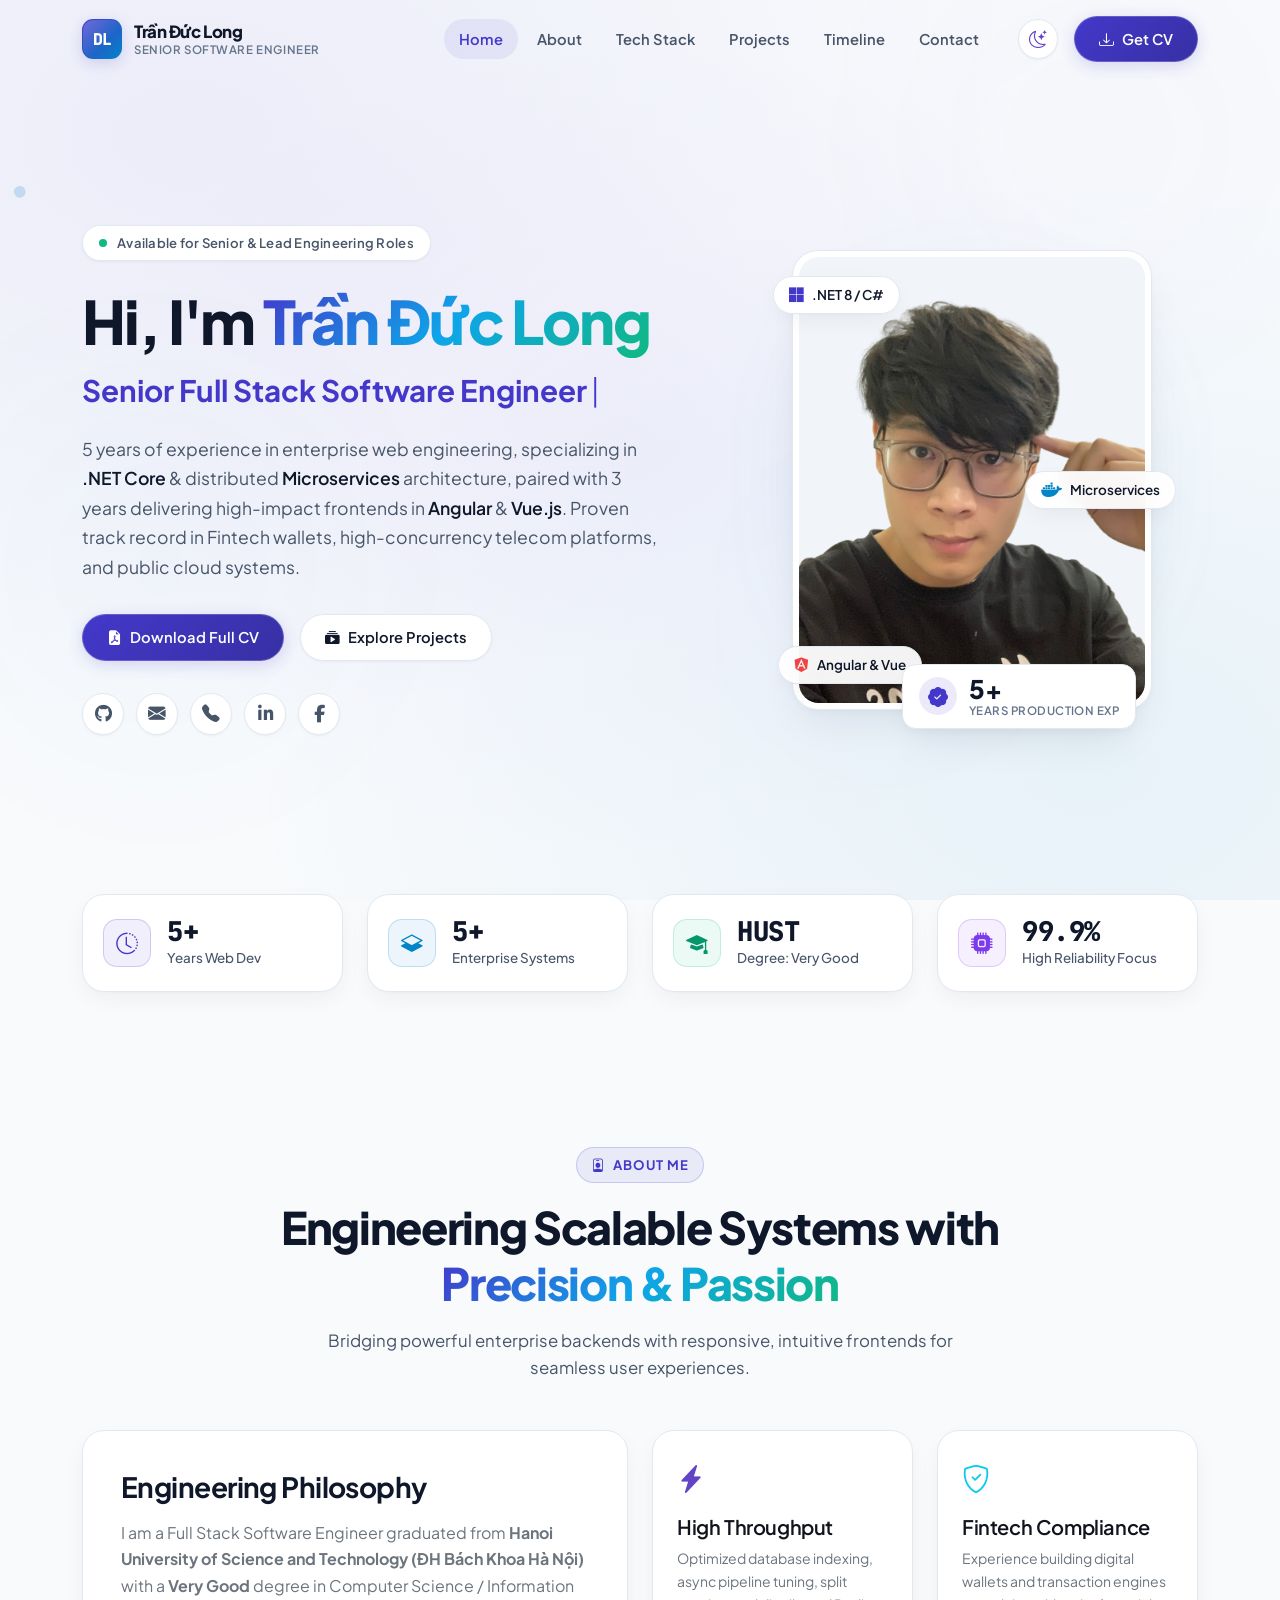
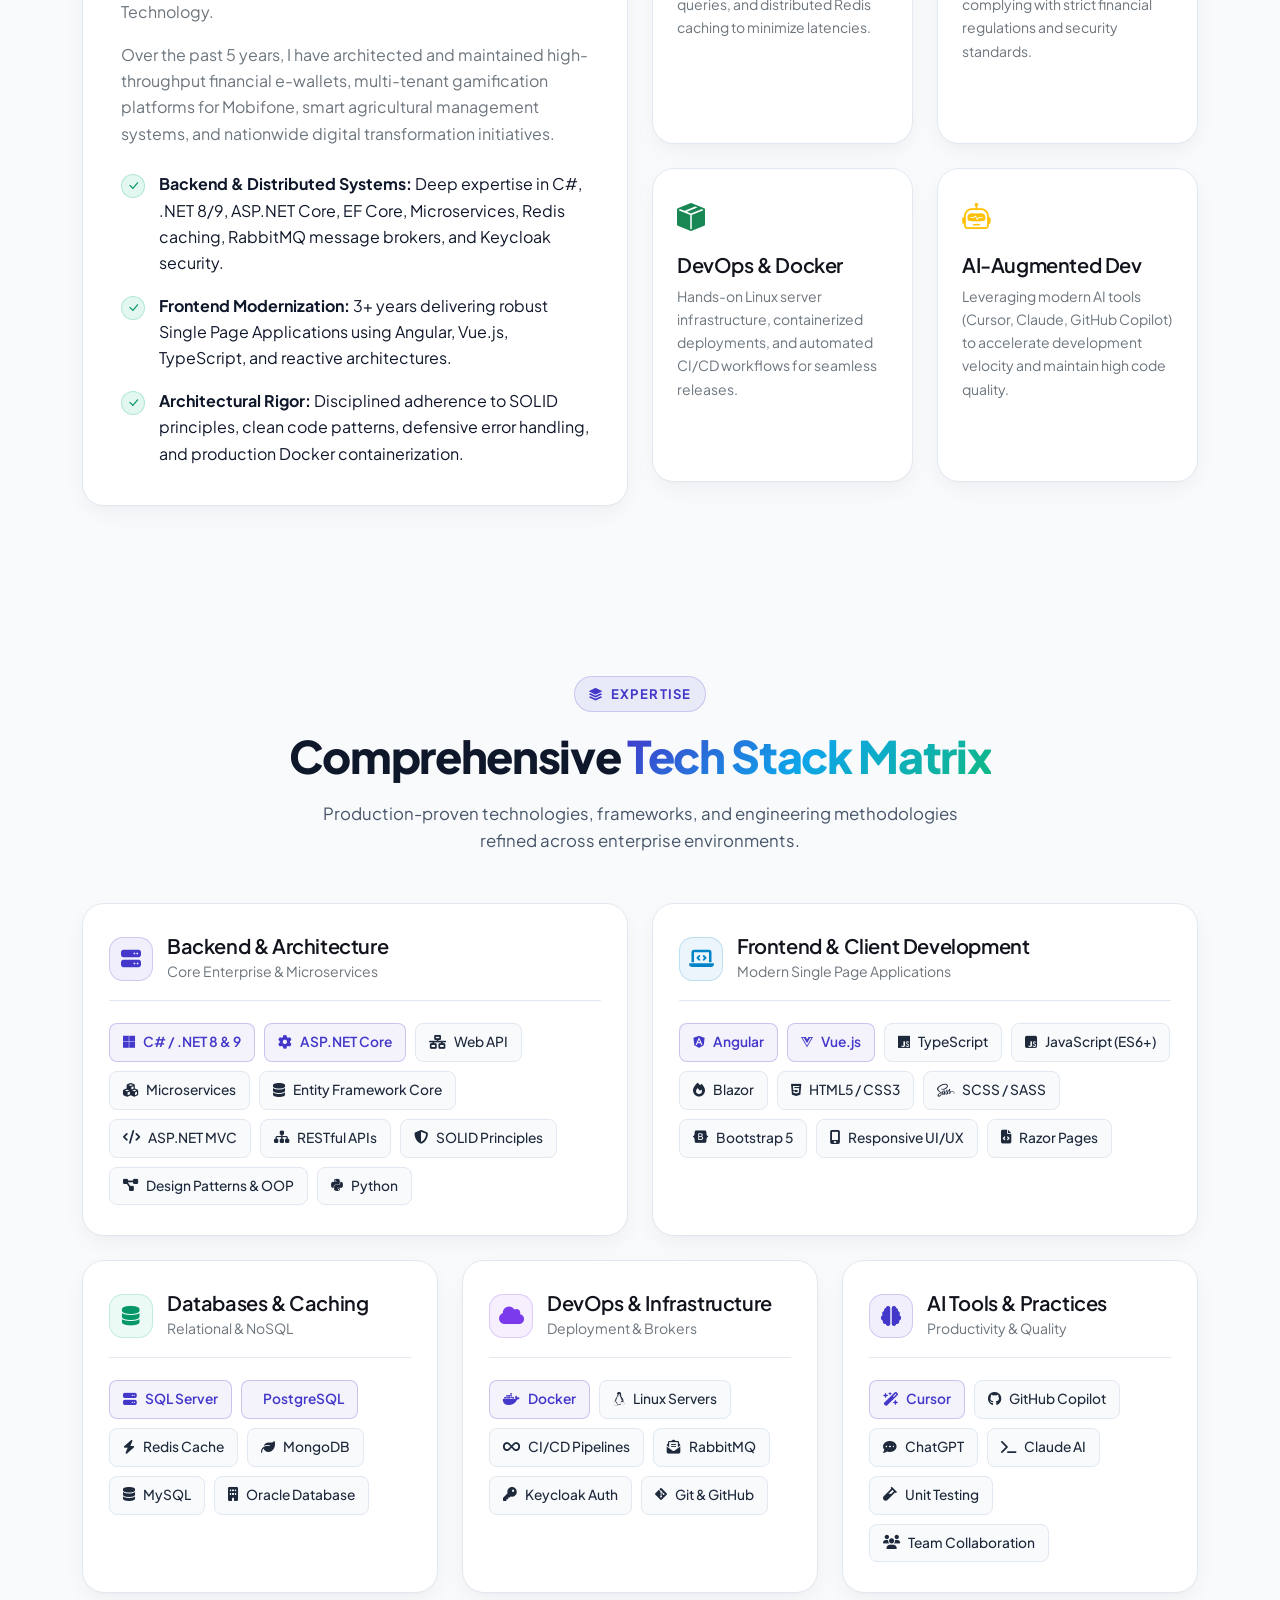
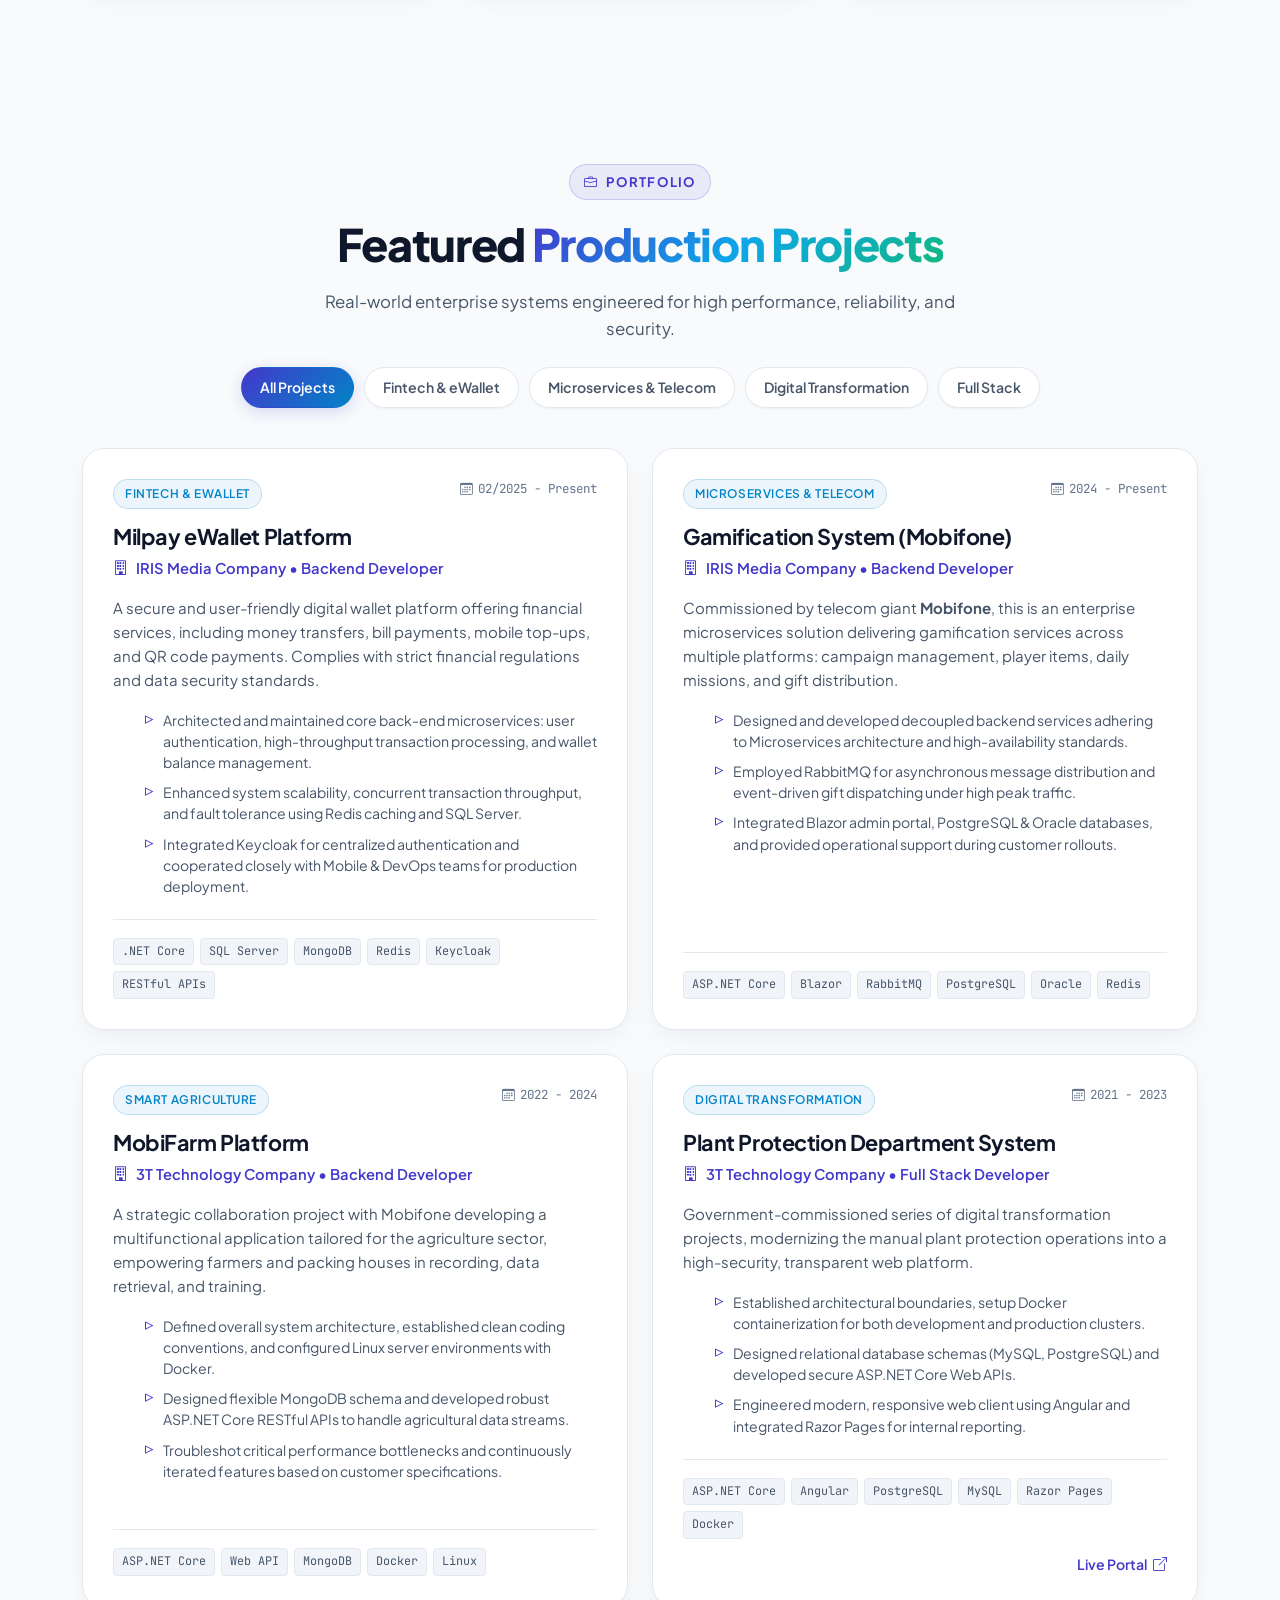
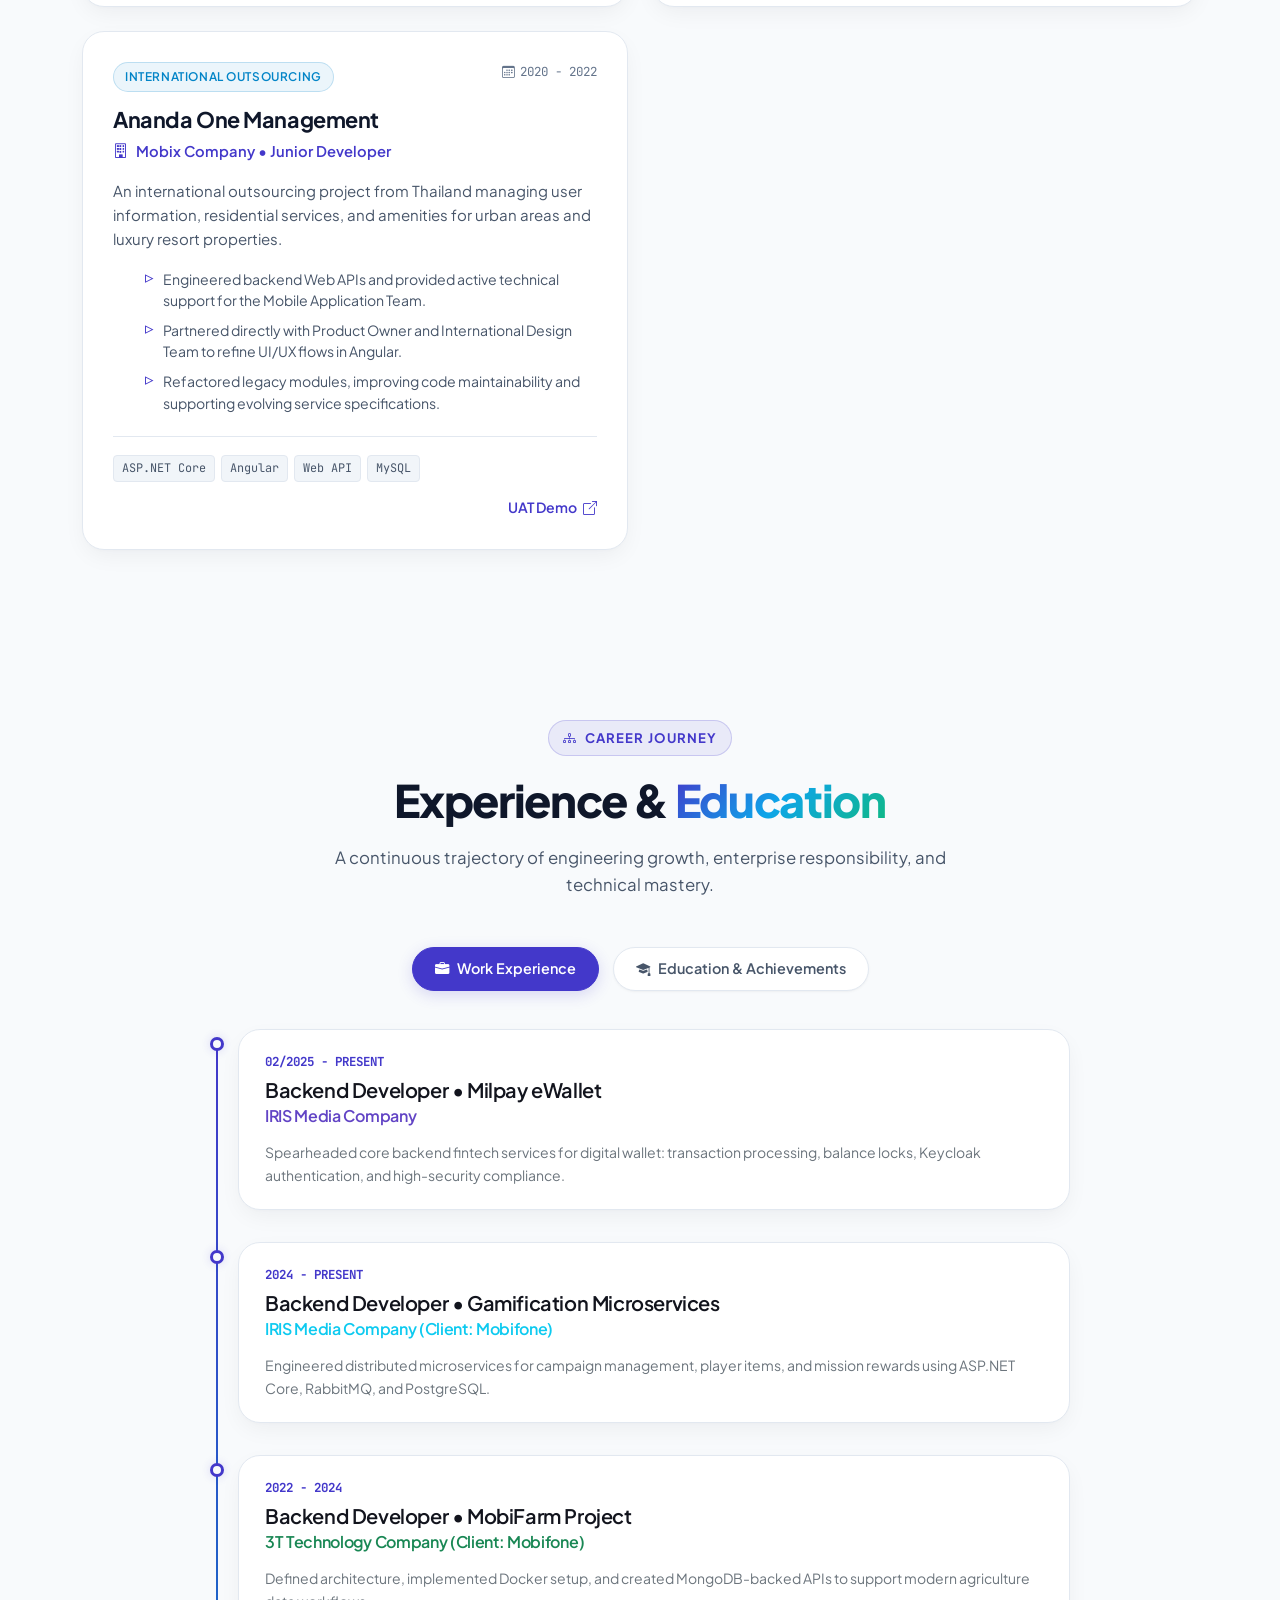
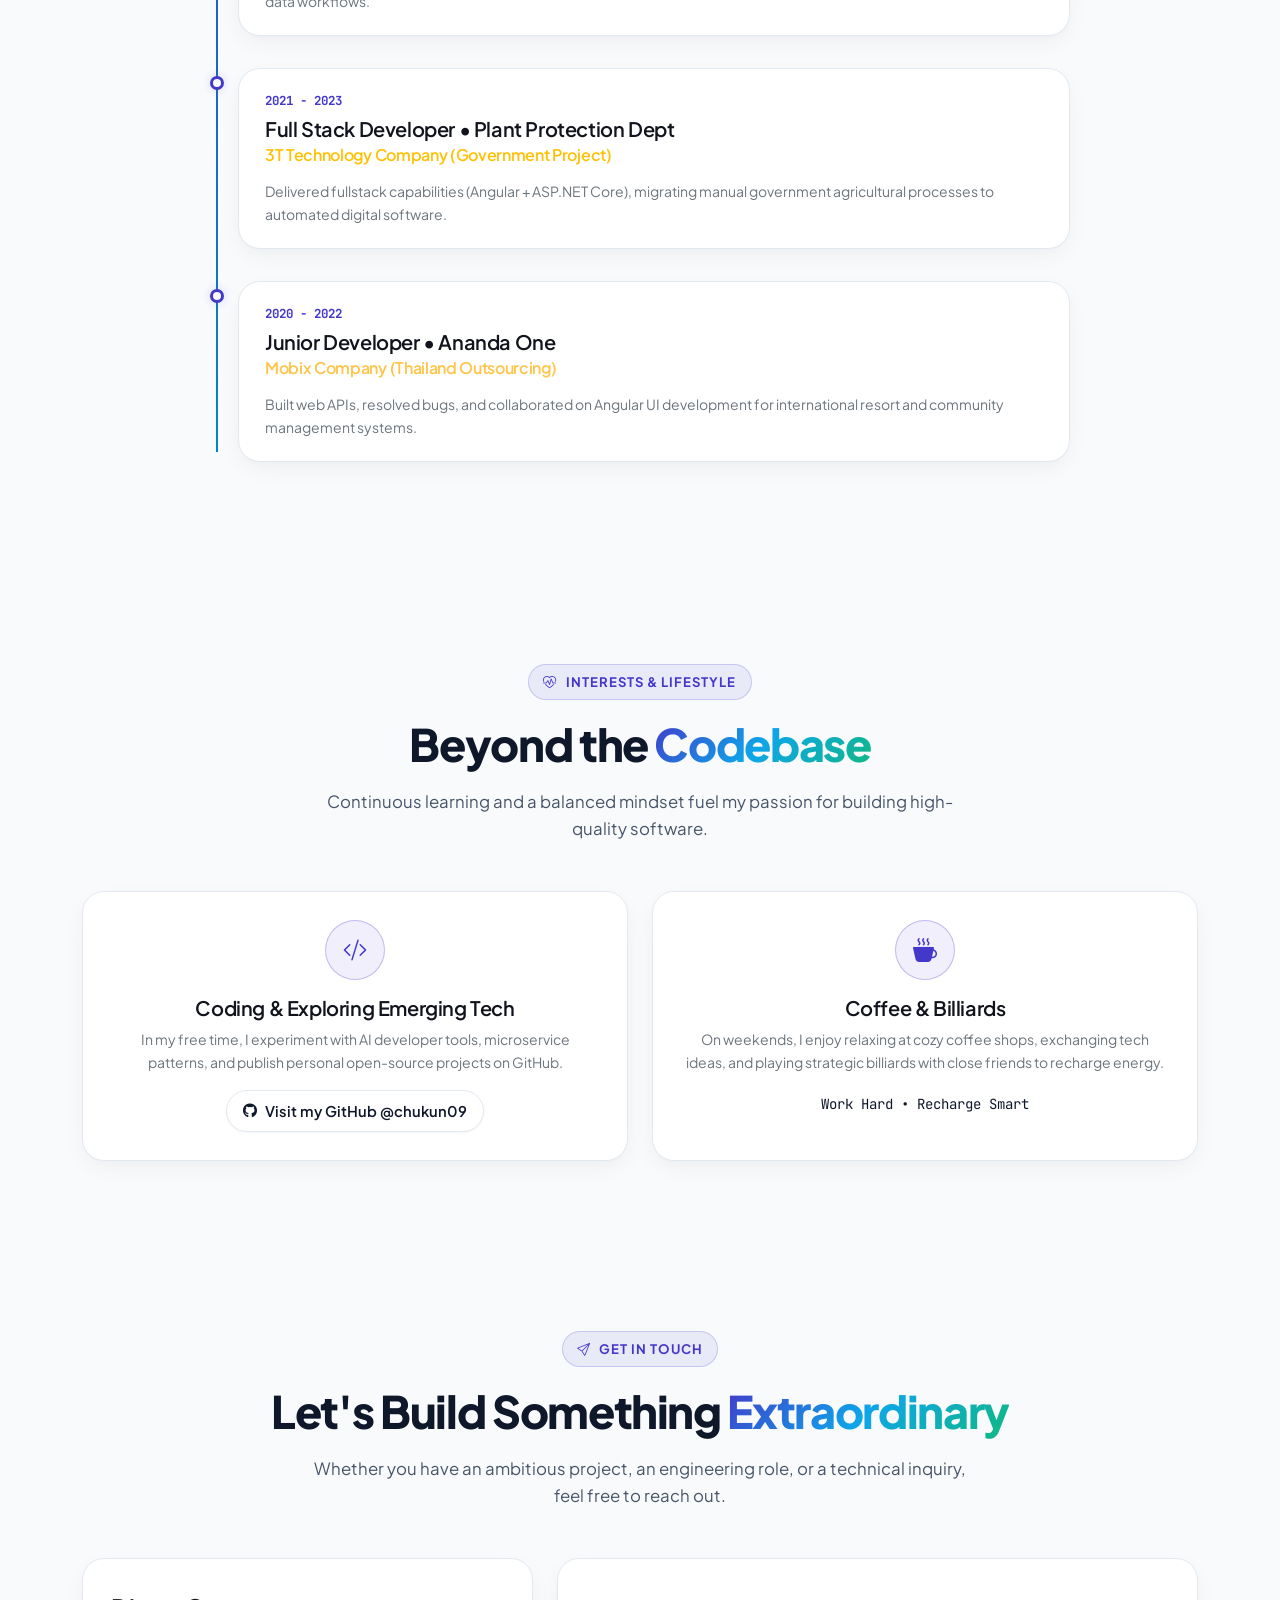
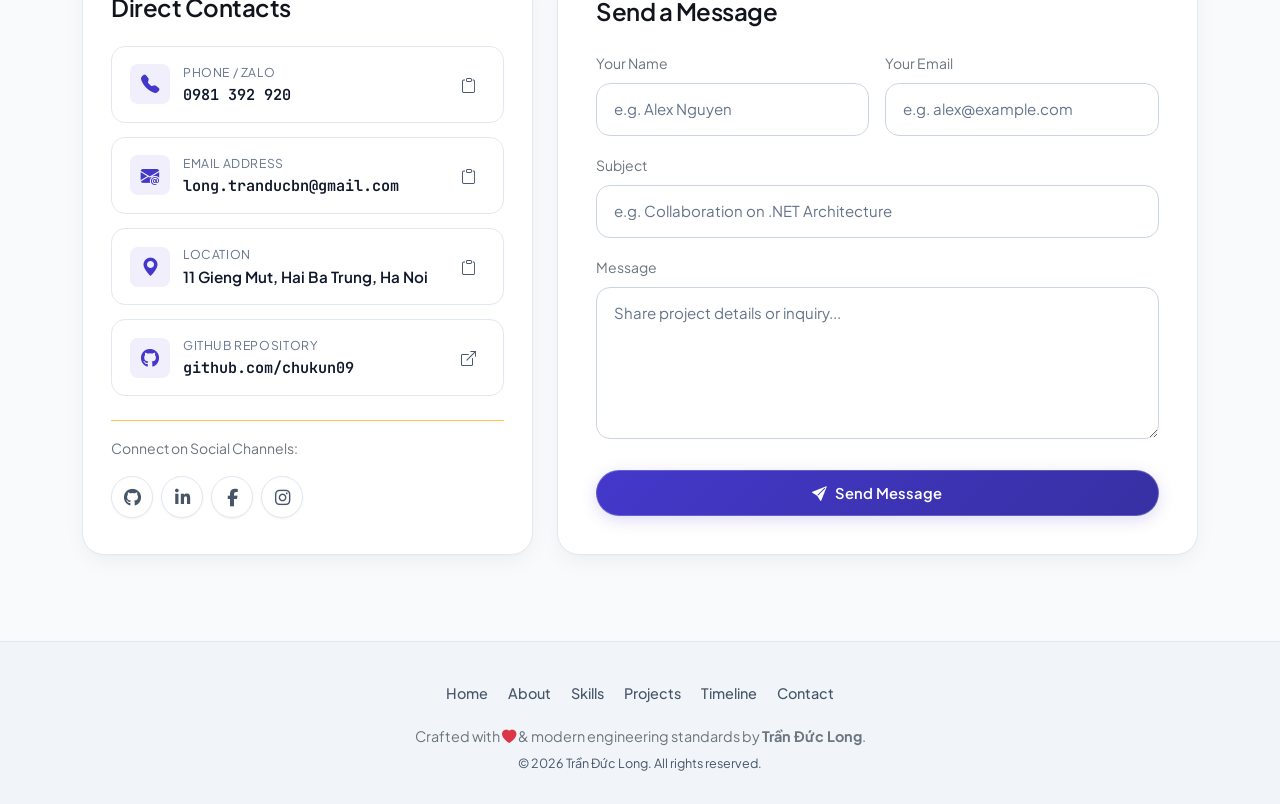
==== commit 80cf9587: "update my portfolio" ====
--- a/index.html
+++ b/index.html
@@ -1,820 +1,1023 @@
 <!DOCTYPE html>
-<html lang="en">
+<html lang="en" data-theme="light">
 
 <head>
     <meta charset="utf-8">
-    <title>Đức Long - Full Stack Developer</title>
-    <meta content="width=device-width, initial-scale=1.0" name="viewport">
-    <meta content="" name="keywords">
-    <meta content="" name="description">
+    <title>Trần Đức Long | Senior Full Stack Software Engineer (.NET & Angular)</title>
+    <meta name="viewport" content="width=device-width, initial-scale=1.0">
+    <meta name="description" content="Portfolio of Trần Đức Long - Senior Full Stack Software Engineer with 5+ years of experience in .NET Core, Microservices, Angular, High-Performance Backend, and Cloud Architecture.">
+    <meta name="keywords" content="Tran Duc Long, Software Engineer, .NET Core, ASP.NET Core, Angular, Microservices, Fullstack Developer, Hanoi University of Science and Technology, C#, Redis, Docker">
+    <meta name="author" content="Trần Đức Long">
+
+    <!-- Open Graph / Meta -->
+    <meta property="og:type" content="website">
+    <meta property="og:title" content="Trần Đức Long | Senior Full Stack Software Engineer">
+    <meta property="og:description" content="5+ years in .NET technologies, scalable Microservices, modern Angular/Vue, and high-performance backend systems.">
+    <meta property="og:image" content="img/avatar.png">
 
     <!-- Favicon -->
-    <link href="img/favicon.ico" rel="icon">
-
-    <!-- Google Web Fonts -->
+    <link href="img/avatar.png" rel="icon" type="image/png">
+
+    <!-- Google Fonts -->
     <link rel="preconnect" href="https://fonts.googleapis.com">
     <link rel="preconnect" href="https://fonts.gstatic.com" crossorigin>
-    <link href="https://fonts.googleapis.com/css2?family=Open+Sans:wght@400;500;600;700;800&display=swap"
-        rel="stylesheet">
-
-    <!-- Icon Font Stylesheet -->
-    <link href="https://cdnjs.cloudflare.com/ajax/libs/font-awesome/5.10.0/css/all.min.css" rel="stylesheet">
-    <link href="https://cdn.jsdelivr.net/npm/bootstrap-icons@1.4.1/font/bootstrap-icons.css" rel="stylesheet">
-
-    <!-- Libraries Stylesheet -->
-    <link href="lib/animate/animate.min.css" rel="stylesheet">
-    <link href="lib/lightbox/css/lightbox.min.css" rel="stylesheet">
-    <link href="lib/owlcarousel/assets/owl.carousel.min.css" rel="stylesheet">
-
-    <!-- Customized Bootstrap Stylesheet -->
+    <link href="https://fonts.googleapis.com/css2?family=JetBrains+Mono:wght@400;500;600;700&family=Plus+Jakarta+Sans:wght@300;400;500;600;700;800&display=swap" rel="stylesheet">
+
+    <!-- Icons CDN -->
+    <link rel="stylesheet" href="https://cdn.jsdelivr.net/npm/bootstrap-icons@1.11.3/font/bootstrap-icons.min.css">
+    <link rel="stylesheet" href="https://cdnjs.cloudflare.com/ajax/libs/font-awesome/6.5.1/css/all.min.css">
+
+    <!-- Bootstrap 5 CSS -->
     <link href="css/bootstrap.min.css" rel="stylesheet">
 
-    <!-- Template Stylesheet -->
+    <!-- Modern Custom Stylesheet -->
     <link href="css/style.css" rel="stylesheet">
 </head>
 
-<body data-bs-spy="scroll" data-bs-target=".navbar" data-bs-offset="51">
-    <!-- Spinner Start -->
-    <div id="spinner"
-        class="show bg-white position-fixed translate-middle w-100 vh-100 top-50 start-50 d-flex align-items-center justify-content-center">
-        <div class="spinner-border text-primary" style="width: 3rem; height: 3rem;" role="status">
-            <span class="sr-only">Loading...</span>
-        </div>
-    </div>
-    <!-- Spinner End -->
-
-
-    <!-- Navbar Start -->
-    <nav class="navbar navbar-expand-lg bg-white navbar-light fixed-top shadow py-lg-0 px-4 px-lg-5 wow fadeIn"
-        data-wow-delay="0.1s">
-        <a href="index.html" class="navbar-brand d-block d-lg-none">
-            <h1 class="text-primary fw-bold m-0">My Profile</h1>
-        </a>
-        <button type="button" class="navbar-toggler" data-bs-toggle="collapse" data-bs-target="#navbarCollapse">
-            <span class="navbar-toggler-icon"></span>
-        </button>
-        <div class="collapse navbar-collapse justify-content-between py-4 py-lg-0" id="navbarCollapse">
-            <div class="navbar-nav ms-auto py-0">
-                <a href="#home" class="nav-item nav-link active">Home</a>
-                <a href="#about" class="nav-item nav-link">About Me</a>
-                <a href="#skill" class="nav-item nav-link">Skills</a>
-                <!-- <a href="#service" class="nav-item nav-link">Services</a> -->
-            </div>
-            <!-- <a href="index.html" class="navbar-brand bg-secondary py-3 px-4 mx-3 d-none d-lg-block"> -->
-            <!-- <h1 class="text-primary fw-bold m-0">ProMan</h1>
-            </a> -->
-            <div class="navbar-nav me-auto py-0">
-                <a href="#project" class="nav-item nav-link">Projects</a>
-                <!-- <a href="#team" class="nav-item nav-link">Team</a> -->
-                <!-- <a href="#testimonial" class="nav-item nav-link">Testimonial</a> -->
-                <a href="#contact" class="nav-item nav-link">Contact</a>
-            </div>
-        </div>
-    </nav>
-    <!-- Navbar End -->
-
-
-    <!-- Header Start -->
-    <div class="container-fluid bg-light my-6 mt-0" id="home">
-        <div class="container">
-            <div class="row g-5 align-items-center">
-                <div class="col-lg-6 py-6 pb-0 pt-lg-0">
-                    <h3 class="text-primary mb-3">I'm</h3>
-                    <h1 class="display-3 mb-3">Tran Duc Long</h1>
-                    <h2 class="typed-text-output d-inline"></h2>
-                    <div class="typed-text d-none">Fullstack Developer</div>
-                    <div class="d-flex align-items-center pt-5">
-                        <a href="" class="btn btn-primary py-3 px-4 me-5">Download My CV</a>
-                        <!-- <button type="button" class="btn-play" data-bs-toggle="modal"
-                            data-src="https://www.youtube.com/embed/DWRcNpR6Kdc" data-bs-target="#videoModal">
-                            <span></span>
-                        </button>
-                        <h5 class="ms-4 mb-0 d-none d-sm-block">Play Video</h5> -->
-                    </div>
-                </div>
-                <div class="col-lg-6">
-                    <img class="img-fluid" src="img/avatar.png" alt="">
-                </div>
-            </div>
-        </div>
-    </div>
-    <!-- Header End -->
-
-
-    <!-- Video Modal Start -->
-    <!-- <div class="modal modal-video fade" id="videoModal" tabindex="-1" aria-labelledby="exampleModalLabel" aria-hidden="true">
-        <div class="modal-dialog">
-            <div class="modal-content rounded-0">
-                <div class="modal-header">
-                    <h3 class="modal-title" id="exampleModalLabel">Youtube Video</h3>
-                    <button type="button" class="btn-close" data-bs-dismiss="modal" aria-label="Close"></button>
-                </div>
-                <div class="modal-body">
-                    <div class="ratio ratio-16x9">
-                        <iframe class="embed-responsive-item" src="" id="video" allowfullscreen allowscriptaccess="always"
-                            allow="autoplay"></iframe>
-                    </div>
-                </div>
-            </div>
-        </div>
-    </div> -->
-    <!-- Video Modal End -->
-
-
-    <!-- About Start -->
-    <div class="container-xxl py-6" id="about">
-        <div class="container">
-            <div class="row g-5">
-                <div class="col-lg-12 wow fadeInUp" data-wow-delay="0.1s">
-                    <div class="d-flex align-items-center mb-5">
-                        <div class="years flex-shrink-0 text-center me-4">
-                            <h1 class="display-1 mb-0">2</h1>
-                            <h5 class="mb-0">Years</h5>
-                        </div>
-                        <h3 class="lh-base mb-0">of working experience as a web designer & developer</h3>
-                    </div>
-                    <p class="mb-4">I'm a full stack software engineer with 2 years of experience in Web Development.
-                        I have 2 years of experience in .NET-related technologies and 1 years of Modern
-                        Front-End Web Development.
-                        With my knowledge of Web Development, i enjoy solving back-end problems and
-                        try to create the best user experience for users. I also spend time learn new
-                        technologies and best practices to become a better engineer.
-                    </p>
-                    <p class="mb-3"><i class="far fa-check-circle text-primary me-3"></i>Professional</p>
-                    <p class="mb-3"><i class="far fa-check-circle text-primary me-3"></i>Experience</p>
-                    <p class="mb-3"><i class="far fa-check-circle text-primary me-3"></i>High Quality And Performance
-                    </p>
-                    <!-- <a class="btn btn-primary py-3 px-5 mt-3" href="">Read More</a> -->
-                </div>
-                <!-- <div class="col-lg-6 wow fadeInUp" data-wow-delay="0.5s">
-                    <div class="row g-3 mb-4">
-                        <div class="col-sm-6">
-                            <img class="img-fluid rounded" src="img/about-1.jpg" alt="">
-                        </div>
-                        <div class="col-sm-6">
-                            <img class="img-fluid rounded" src="img/about-2.jpg" alt="">
-                        </div>
-                    </div>
-                    <div class="d-flex align-items-center mb-3">
-                        <h5 class="border-end pe-3 me-3 mb-0">Happy Clients</h5>
-                        <h2 class="text-primary fw-bold mb-0" data-toggle="counter-up">1234</h2>
-                    </div>
-                    <p class="mb-4">Stet no et lorem dolor et diam, amet duo ut dolore vero eos. No stet est diam amet diam ipsum clita labore dolor duo clita.</p>
-                    <div class="d-flex align-items-center mb-3">
-                        <h5 class="border-end pe-3 me-3 mb-0">Projects Completed</h5>
-                        <h2 class="text-primary fw-bold mb-0" data-toggle="counter-up">1234</h2>
-                    </div>
-                    <p class="mb-0">Stet no et lorem dolor et diam, amet duo ut dolore vero eos. No stet est diam amet diam ipsum clita labore dolor duo clita.</p>
-                </div> -->
-            </div>
-        </div>
-    </div>
-    <!-- About End -->
-
-
-    <!-- Expertise Start -->
-    <div class="container-xxl py-6 pb-5" id="skill">
-        <div class="container">
-            <div class="row g-5">
-                <div class="col-lg-6 wow fadeInUp" data-wow-delay="0.1s">
-                    <h1 class="display-5 mb-5">Skills & Experience</h1>
-                    <p class="mb-4">I have good understanding of software engineer and programming languages. In the
-                        future, I want to improve my skills more and more and learn new technologies and best practices.
-                    </p>
-                    <h3 class="mb-4">My Skills</h3>
-                    <div class="row align-items-center">
-                        <div class="col-md-6">
-                            <div class="skill mb-4">
-                                <div class="d-flex justify-content-between">
-                                    <h6 class="font-weight-bold">ASP.NET</h6>
-                                    <h6 class="font-weight-bold">80%</h6>
-                                </div>
-                                <div class="progress">
-                                    <div class="progress-bar bg-primary" role="progressbar" aria-valuenow="95"
-                                        aria-valuemin="0" aria-valuemax="100"></div>
-                                </div>
-                            </div>
-                            <div class="skill mb-4">
-                                <div class="d-flex justify-content-between">
-                                    <h6 class="font-weight-bold">CSS & SCSS</h6>
-                                    <h6 class="font-weight-bold">75%</h6>
-                                </div>
-                                <div class="progress">
-                                    <div class="progress-bar bg-warning" role="progressbar" aria-valuenow="85"
-                                        aria-valuemin="0" aria-valuemax="100"></div>
-                                </div>
-                            </div>
-                            <div class="skill mb-4">
-                                <div class="d-flex justify-content-between">
-                                    <h6 class="font-weight-bold">Typescript & JavaScript</h6>
-                                    <h6 class="font-weight-bold">80%</h6>
-                                </div>
-                                <div class="progress">
-                                    <div class="progress-bar bg-danger" role="progressbar" aria-valuenow="90"
-                                        aria-valuemin="0" aria-valuemax="100"></div>
-                                </div>
-                            </div>
-                        </div>
-                        <div class="col-md-6">
-                            <div class="skill mb-4">
-                                <div class="d-flex justify-content-between">
-                                    <h6 class="font-weight-bold">Angular</h6>
-                                    <h6 class="font-weight-bold">80%</h6>
-                                </div>
-                                <div class="progress">
-                                    <div class="progress-bar bg-danger" role="progressbar" aria-valuenow="90"
-                                        aria-valuemin="0" aria-valuemax="100"></div>
-                                </div>
-                            </div>
-                            <div class="skill mb-4">
-                                <div class="d-flex justify-content-between">
-                                    <h6 class="font-weight-bold">Docker & System</h6>
-                                    <h6 class="font-weight-bold">80%</h6>
-                                </div>
-                                <div class="progress">
-                                    <div class="progress-bar bg-dark" role="progressbar" aria-valuenow="95"
-                                        aria-valuemin="0" aria-valuemax="100"></div>
-                                </div>
-                            </div>
-                            <div class="skill mb-4">
-                                <div class="d-flex justify-content-between">
-                                    <h6 class="font-weight-bold">Database</h6>
-                                    <h6 class="font-weight-bold">85%</h6>
-                                </div>
-                                <div class="progress">
-                                    <div class="progress-bar bg-info" role="progressbar" aria-valuenow="85"
-                                        aria-valuemin="0" aria-valuemax="100"></div>
-                                </div>
-                            </div>
-                        </div>
-                    </div>
-                </div>
-                <div class="col-lg-6 wow fadeInUp" data-wow-delay="0.5s">
-                    <ul class="nav nav-pills rounded border border-2 border-primary mb-5">
-                        <li class="nav-item w-50">
-                            <button class="nav-link w-100 py-3 fs-5 active" data-bs-toggle="pill"
-                                href="#tab-1">Experience</button>
+<body>
+    <!-- Antigravity Physics Interactive Canvas Layer -->
+    <canvas id="antigravityCanvas"></canvas>
+
+    <!-- Ambient Dynamic Glow Orbs -->
+    <div class="ambient-glow ambient-glow-1"></div>
+    <div class="ambient-glow ambient-glow-2"></div>
+    <div class="ambient-glow ambient-glow-3"></div>
+
+    <!-- Navigation Bar -->
+    <header>
+        <nav class="navbar navbar-expand-lg navbar-custom">
+            <div class="container">
+                <!-- Executive Monogram Brandmark -->
+                <a class="navbar-brand-custom" href="#home" id="brandLogo">
+                    <div class="brand-monogram">
+                        <span class="brand-letters">DL</span>
+                    </div>
+                    <div class="brand-info">
+                        <span class="brand-name">Trần Đức Long</span>
+                        <span class="brand-role">Senior Software Engineer</span>
+                    </div>
+                </a>
+
+                <button class="navbar-toggler navbar-toggler-custom ms-auto me-2 me-lg-0" type="button" data-bs-toggle="collapse" data-bs-target="#navbarCollapse" aria-controls="navbarCollapse" aria-expanded="false" aria-label="Toggle navigation">
+                    <i class="bi bi-list fs-4"></i>
+                </button>
+
+                <div class="collapse navbar-collapse justify-content-end" id="navbarCollapse">
+                    <ul class="navbar-nav align-items-lg-center gap-1 my-3 my-lg-0">
+                        <li class="nav-item">
+                            <a class="nav-link nav-link-custom active" href="#home">Home</a>
                         </li>
-                        <li class="nav-item w-50">
-                            <button class="nav-link w-100 py-3 fs-5" data-bs-toggle="pill"
-                                href="#tab-2">Education</button>
+                        <li class="nav-item">
+                            <a class="nav-link nav-link-custom" href="#about">About</a>
+                        </li>
+                        <li class="nav-item">
+                            <a class="nav-link nav-link-custom" href="#skills">Tech Stack</a>
+                        </li>
+                        <li class="nav-item">
+                            <a class="nav-link nav-link-custom" href="#projects">Projects</a>
+                        </li>
+                        <li class="nav-item">
+                            <a class="nav-link nav-link-custom" href="#experience">Timeline</a>
+                        </li>
+                        <li class="nav-item">
+                            <a class="nav-link nav-link-custom" href="#contact">Contact</a>
                         </li>
                     </ul>
-                    <div class="tab-content">
-                        <div id="tab-1" class="tab-pane fade show p-0 active">
-                            <div class="row gy-5 gx-4">
-                                <div class="col-sm-6">
-                                    <h5>Fullstack Web Developer</h5>
-                                    <hr class="text-primary my-2">
-                                    <p class="text-primary mb-1">9/2021 - Now</p>
-                                    <h6 class="mb-0">Mobix and Edmicro Company</h6>
-                                </div>
-                                <div class="col-sm-6">
-                                    <h5>Fresher Web Developer</h5>
-                                    <hr class="text-primary my-2">
-                                    <p class="text-primary mb-1">6/2021 - 9/2021</p>
-                                    <h6 class="mb-0">Misa JSC Company</h6>
-                                </div>
-                                <!-- <div class="col-sm-6">
-                                    <h5>Web Designer</h5>
-                                    <hr class="text-primary my-2">
-                                    <p class="text-primary mb-1">2000 - 2045</p>
-                                    <h6 class="mb-0">Apex Software Inc</h6>
-                                </div>
-                                <div class="col-sm-6">
-                                    <h5>Apps Designer</h5>
-                                    <hr class="text-primary my-2">
-                                    <p class="text-primary mb-1">2000 - 2045</p>
-                                    <h6 class="mb-0">Apex Software Inc</h6>
-                                </div> -->
-                            </div>
-                        </div>
-                        <div id="tab-2" class="tab-pane fade show p-0">
-                            <div class="row gy-5 gx-4">
-                                <div class="col-sm-12">
-                                    <h5>Information Technology</h5>
-                                    <hr class="text-primary my-2">
-                                    <p class="text-primary mb-1">2018 - 2022</p>
-                                    <h6 class="mb-0">Ha Noi University of Science And Technology</h6>
-                                    <h6 class="mb-0 mt-2">Degree Grade: Very Good</h6>
-                                </div>
-                                <!-- <div class="col-sm-6">
-                                    <h5>IOS Development</h5>
-                                    <hr class="text-primary my-2">
-                                    <p class="text-primary mb-1">2000 - 2045</p>
-                                    <h6 class="mb-0">Cambridge University</h6>
-                                </div> -->
-                                <!-- <div class="col-sm-6">
-                                    <h5>Web Design</h5>
-                                    <hr class="text-primary my-2">
-                                    <p class="text-primary mb-1">2000 - 2045</p>
-                                    <h6 class="mb-0">Cambridge University</h6>
-                                </div>
-                                <div class="col-sm-6">
-                                    <h5>Apps Design</h5>
-                                    <hr class="text-primary my-2">
-                                    <p class="text-primary mb-1">2000 - 2045</p>
-                                    <h6 class="mb-0">Cambridge University</h6>
-                                </div> -->
+
+                    <div class="d-flex align-items-center gap-3 ms-lg-4 mt-3 mt-lg-0">
+                        <!-- Theme Toggle Button -->
+                        <button class="theme-toggle-btn" id="themeToggleBtn" title="Switch Theme (Light / Dark)" aria-label="Toggle Theme">
+                            <i class="bi bi-moon-stars" id="themeIcon"></i>
+                        </button>
+
+                        <a href="CV_Tran-Duc-Long-030625.pdf" download="CV_Tran-Duc-Long-030625.pdf" class="btn-primary-glow" id="navCvDownloadBtn">
+                            <i class="bi bi-download"></i>
+                            <span>Get CV</span>
+                        </a>
+                    </div>
+                </div>
+            </div>
+        </nav>
+    </header>
+
+    <!-- Hero Section -->
+    <section class="hero-section" id="home">
+        <div class="container">
+            <div class="row align-items-center">
+                <div class="col-lg-7">
+                    <!-- Status Pill -->
+                    <div class="hero-status-pill reveal-fade">
+                        <span class="status-pulse-dot"></span>
+                        <span class="status-text">Available for Senior &amp; Lead Engineering Roles</span>
+                    </div>
+
+                    <h1 class="hero-title reveal-fade">
+                        Hi, I'm <span class="text-gradient">Trần Đức Long</span>
+                    </h1>
+                    
+                    <div class="typing-container reveal-fade">
+                        <span id="typedRole"></span>
+                        <span class="blinking-cursor">|</span>
+                    </div>
+
+                    <p class="hero-subtitle reveal-fade">
+                        5 years of experience in enterprise web engineering, specializing in <strong>.NET Core</strong> &amp; distributed <strong>Microservices</strong> architecture, paired with 3 years delivering high-impact frontends in <strong>Angular</strong> &amp; <strong>Vue.js</strong>. Proven track record in Fintech wallets, high-concurrency telecom platforms, and public cloud systems.
+                    </p>
+
+                    <div class="d-flex flex-wrap align-items-center gap-3 hero-cta-group reveal-fade">
+                        <a href="CV_Tran-Duc-Long-030625.pdf" download="CV_Tran-Duc-Long-030625.pdf" class="btn-primary-glow" id="heroDownloadCvBtn">
+                            <i class="bi bi-file-earmark-pdf-fill"></i>
+                            <span>Download Full CV</span>
+                        </a>
+                        <a href="#projects" class="btn-secondary-glass" id="heroViewProjectsBtn">
+                            <i class="bi bi-collection-play-fill"></i>
+                            <span>Explore Projects</span>
+                        </a>
+                    </div>
+
+                    <div class="hero-social-links reveal-fade">
+                        <a href="https://github.com/chukun09" target="_blank" rel="noopener noreferrer" class="social-icon-btn" title="GitHub Profile">
+                            <i class="fab fa-github"></i>
+                        </a>
+                        <a href="mailto:long.tranducbn@gmail.com" class="social-icon-btn" title="Email Direct">
+                            <i class="bi bi-envelope-fill"></i>
+                        </a>
+                        <a href="tel:0981392920" class="social-icon-btn" title="Call Direct">
+                            <i class="bi bi-telephone-fill"></i>
+                        </a>
+                        <a href="https://www.linkedin.com/in/duclong1412/" target="_blank" rel="noopener noreferrer" class="social-icon-btn" title="LinkedIn Profile">
+                            <i class="fab fa-linkedin-in"></i>
+                        </a>
+                        <a href="https://www.facebook.com/longtranduc.2000/" target="_blank" rel="noopener noreferrer" class="social-icon-btn" title="Facebook">
+                            <i class="fab fa-facebook-f"></i>
+                        </a>
+                    </div>
+                </div>
+
+                <div class="col-lg-5">
+                    <div class="hero-image-wrapper reveal-fade">
+                        <!-- Soft Ambient Backlight -->
+                        <div class="portrait-backlight"></div>
+
+                        <div class="profile-card-container magnetic-tilt">
+                            <div class="profile-card-inner">
+                                <img src="img/avatar.png" alt="Trần Đức Long - Senior Software Engineer" class="profile-img">
+                            </div>
+
+                            <!-- Zero-G Harmonic Floating Tech Badges -->
+                            <div class="floating-chip chip-dotnet zero-g-1">
+                                <i class="fa-brands fa-microsoft"></i>
+                                <span>.NET 8 / C#</span>
+                            </div>
+
+                            <div class="floating-chip chip-microservices zero-g-2">
+                                <i class="fa-brands fa-docker"></i>
+                                <span>Microservices</span>
+                            </div>
+
+                            <div class="floating-chip chip-angular zero-g-3">
+                                <i class="fa-brands fa-angular"></i>
+                                <span>Angular &amp; Vue</span>
+                            </div>
+
+                            <!-- Executive Experience Badge -->
+                            <div class="exp-floating-badge zero-g-badge">
+                                <div class="exp-badge-icon">
+                                    <i class="bi bi-patch-check-fill"></i>
+                                </div>
+                                <div class="exp-badge-content">
+                                    <span class="exp-num">5+</span>
+                                    <span class="exp-text">Years Production Exp</span>
+                                </div>
                             </div>
                         </div>
                     </div>
                 </div>
             </div>
         </div>
+    </section>
+
+    <!-- Key Metrics Highlight Section -->
+    <section class="metrics-section">
+        <div class="container">
+            <div class="row g-4">
+                <div class="col-6 col-lg-3 reveal-on-scroll">
+                    <div class="glass-card metric-card spotlight-card">
+                        <div class="metric-icon-box metric-icon-indigo">
+                            <i class="bi bi-clock-history"></i>
+                        </div>
+                        <div>
+                            <div class="metric-number">5+</div>
+                            <div class="metric-label">Years Web Dev</div>
+                        </div>
+                    </div>
+                </div>
+
+                <div class="col-6 col-lg-3 reveal-on-scroll">
+                    <div class="glass-card metric-card spotlight-card">
+                        <div class="metric-icon-box metric-icon-cyan">
+                            <i class="bi bi-layers-half"></i>
+                        </div>
+                        <div>
+                            <div class="metric-number">5+</div>
+                            <div class="metric-label">Enterprise Systems</div>
+                        </div>
+                    </div>
+                </div>
+
+                <div class="col-6 col-lg-3 reveal-on-scroll">
+                    <div class="glass-card metric-card spotlight-card">
+                        <div class="metric-icon-box metric-icon-emerald">
+                            <i class="bi bi-mortarboard-fill"></i>
+                        </div>
+                        <div>
+                            <div class="metric-number">HUST</div>
+                            <div class="metric-label">Degree: Very Good</div>
+                        </div>
+                    </div>
+                </div>
+
+                <div class="col-6 col-lg-3 reveal-on-scroll">
+                    <div class="glass-card metric-card spotlight-card">
+                        <div class="metric-icon-box metric-icon-purple">
+                            <i class="bi bi-cpu-fill"></i>
+                        </div>
+                        <div>
+                            <div class="metric-number">99.9%</div>
+                            <div class="metric-label">High Reliability Focus</div>
+                        </div>
+                    </div>
+                </div>
+            </div>
+        </div>
+    </section>
+
+    <!-- About Me Section -->
+    <section class="content-section" id="about">
+        <div class="container">
+            <div class="text-center mb-5 reveal-on-scroll">
+                <div class="section-tag">
+                    <i class="bi bi-person-badge"></i> About Me
+                </div>
+                <h2 class="section-title">
+                    Engineering Scalable Systems with <span class="text-gradient">Precision &amp; Passion</span>
+                </h2>
+                <p class="section-subtitle">
+                    Bridging powerful enterprise backends with responsive, intuitive frontends for seamless user experiences.
+                </p>
+            </div>
+
+            <div class="row g-4 align-items-stretch">
+                <div class="col-lg-6 reveal-on-scroll">
+                    <div class="glass-card about-box h-100 spotlight-card">
+                        <h3 class="mb-3">Engineering Philosophy</h3>
+                        <p class="text-muted mb-3">
+                            I am a Full Stack Software Engineer graduated from <strong>Hanoi University of Science and Technology (ĐH Bách Khoa Hà Nội)</strong> with a <strong>Very Good</strong> degree in Computer Science / Information Technology.
+                        </p>
+                        <p class="text-muted mb-4">
+                            Over the past 5 years, I have architected and maintained high-throughput financial e-wallets, multi-tenant gamification platforms for Mobifone, smart agricultural management systems, and nationwide digital transformation initiatives.
+                        </p>
+
+                        <div class="about-highlight-list">
+                            <div class="about-highlight-item">
+                                <div class="about-check-icon"><i class="bi bi-check-lg"></i></div>
+                                <div>
+                                    <strong class="text-main">Backend &amp; Distributed Systems:</strong> Deep expertise in C#, .NET 8/9, ASP.NET Core, EF Core, Microservices, Redis caching, RabbitMQ message brokers, and Keycloak security.
+                                </div>
+                            </div>
+                            <div class="about-highlight-item">
+                                <div class="about-check-icon"><i class="bi bi-check-lg"></i></div>
+                                <div>
+                                    <strong class="text-main">Frontend Modernization:</strong> 3+ years delivering robust Single Page Applications using Angular, Vue.js, TypeScript, and reactive architectures.
+                                </div>
+                            </div>
+                            <div class="about-highlight-item">
+                                <div class="about-check-icon"><i class="bi bi-check-lg"></i></div>
+                                <div>
+                                    <strong class="text-main">Architectural Rigor:</strong> Disciplined adherence to SOLID principles, clean code patterns, defensive error handling, and production Docker containerization.
+                                </div>
+                            </div>
+                        </div>
+                    </div>
+                </div>
+
+                <div class="col-lg-6">
+                    <div class="row g-4 h-100">
+                        <div class="col-sm-6 reveal-on-scroll">
+                            <div class="glass-card feature-pill-card spotlight-card">
+                                <span class="pill-icon text-primary"><i class="bi bi-lightning-charge-fill"></i></span>
+                                <h4 class="h5 mb-2">High Throughput</h4>
+                                <p class="text-muted small mb-0">
+                                    Optimized database indexing, async pipeline tuning, split queries, and distributed Redis caching to minimize latencies.
+                                </p>
+                            </div>
+                        </div>
+                        <div class="col-sm-6 reveal-on-scroll">
+                            <div class="glass-card feature-pill-card spotlight-card">
+                                <span class="pill-icon text-info"><i class="bi bi-shield-check"></i></span>
+                                <h4 class="h5 mb-2">Fintech Compliance</h4>
+                                <p class="text-muted small mb-0">
+                                    Experience building digital wallets and transaction engines complying with strict financial regulations and security standards.
+                                </p>
+                            </div>
+                        </div>
+                        <div class="col-sm-6 reveal-on-scroll">
+                            <div class="glass-card feature-pill-card spotlight-card">
+                                <span class="pill-icon text-success"><i class="bi bi-box-seam-fill"></i></span>
+                                <h4 class="h5 mb-2">DevOps &amp; Docker</h4>
+                                <p class="text-muted small mb-0">
+                                    Hands-on Linux server infrastructure, containerized deployments, and automated CI/CD workflows for seamless releases.
+                                </p>
+                            </div>
+                        </div>
+                        <div class="col-sm-6 reveal-on-scroll">
+                            <div class="glass-card feature-pill-card spotlight-card">
+                                <span class="pill-icon text-warning"><i class="bi bi-robot"></i></span>
+                                <h4 class="h5 mb-2">AI-Augmented Dev</h4>
+                                <p class="text-muted small mb-0">
+                                    Leveraging modern AI tools (Cursor, Claude, GitHub Copilot) to accelerate development velocity and maintain high code quality.
+                                </p>
+                            </div>
+                        </div>
+                    </div>
+                </div>
+            </div>
+        </div>
+    </section>
+
+    <!-- Skills & Tech Stack Matrix -->
+    <section class="content-section" id="skills">
+        <div class="container">
+            <div class="text-center mb-5 reveal-on-scroll">
+                <div class="section-tag">
+                    <i class="bi bi-stack"></i> Expertise
+                </div>
+                <h2 class="section-title">
+                    Comprehensive <span class="text-gradient">Tech Stack Matrix</span>
+                </h2>
+                <p class="section-subtitle">
+                    Production-proven technologies, frameworks, and engineering methodologies refined across enterprise environments.
+                </p>
+            </div>
+
+            <div class="row g-4">
+                <!-- Backend & Architecture -->
+                <div class="col-lg-6 reveal-on-scroll">
+                    <div class="glass-card skill-category-card spotlight-card">
+                        <div class="category-header">
+                            <div class="category-icon metric-icon-indigo">
+                                <i class="fa-solid fa-server"></i>
+                            </div>
+                            <div>
+                                <h3 class="h5 mb-0">Backend &amp; Architecture</h3>
+                                <small class="text-muted">Core Enterprise &amp; Microservices</small>
+                            </div>
+                        </div>
+                        <div class="tech-badge-container">
+                            <span class="tech-badge featured"><i class="fa-brands fa-microsoft"></i> C# / .NET 8 &amp; 9</span>
+                            <span class="tech-badge featured"><i class="fa-solid fa-gear"></i> ASP.NET Core</span>
+                            <span class="tech-badge"><i class="fa-solid fa-network-wired"></i> Web API</span>
+                            <span class="tech-badge"><i class="fa-solid fa-cubes"></i> Microservices</span>
+                            <span class="tech-badge"><i class="fa-solid fa-database"></i> Entity Framework Core</span>
+                            <span class="tech-badge"><i class="fa-solid fa-code"></i> ASP.NET MVC</span>
+                            <span class="tech-badge"><i class="fa-solid fa-sitemap"></i> RESTful APIs</span>
+                            <span class="tech-badge"><i class="fa-solid fa-shield-halved"></i> SOLID Principles</span>
+                            <span class="tech-badge"><i class="fa-solid fa-diagram-project"></i> Design Patterns &amp; OOP</span>
+                            <span class="tech-badge"><i class="fa-brands fa-python"></i> Python</span>
+                        </div>
+                    </div>
+                </div>
+
+                <!-- Frontend & UI -->
+                <div class="col-lg-6 reveal-on-scroll">
+                    <div class="glass-card skill-category-card spotlight-card">
+                        <div class="category-header">
+                            <div class="category-icon metric-icon-cyan">
+                                <i class="fa-solid fa-laptop-code"></i>
+                            </div>
+                            <div>
+                                <h3 class="h5 mb-0">Frontend &amp; Client Development</h3>
+                                <small class="text-muted">Modern Single Page Applications</small>
+                            </div>
+                        </div>
+                        <div class="tech-badge-container">
+                            <span class="tech-badge featured"><i class="fa-brands fa-angular"></i> Angular</span>
+                            <span class="tech-badge featured"><i class="fa-brands fa-vuejs"></i> Vue.js</span>
+                            <span class="tech-badge"><i class="fa-brands fa-js"></i> TypeScript</span>
+                            <span class="tech-badge"><i class="fa-brands fa-square-js"></i> JavaScript (ES6+)</span>
+                            <span class="tech-badge"><i class="fa-solid fa-fire"></i> Blazor</span>
+                            <span class="tech-badge"><i class="fa-brands fa-html5"></i> HTML5 / CSS3</span>
+                            <span class="tech-badge"><i class="fa-brands fa-sass"></i> SCSS / SASS</span>
+                            <span class="tech-badge"><i class="fa-brands fa-bootstrap"></i> Bootstrap 5</span>
+                            <span class="tech-badge"><i class="fa-solid fa-mobile-screen"></i> Responsive UI/UX</span>
+                            <span class="tech-badge"><i class="fa-solid fa-file-code"></i> Razor Pages</span>
+                        </div>
+                    </div>
+                </div>
+
+                <!-- Database & Caching -->
+                <div class="col-lg-4 reveal-on-scroll">
+                    <div class="glass-card skill-category-card spotlight-card">
+                        <div class="category-header">
+                            <div class="category-icon metric-icon-emerald">
+                                <i class="fa-solid fa-database"></i>
+                            </div>
+                            <div>
+                                <h3 class="h5 mb-0">Databases &amp; Caching</h3>
+                                <small class="text-muted">Relational &amp; NoSQL</small>
+                            </div>
+                        </div>
+                        <div class="tech-badge-container">
+                            <span class="tech-badge featured"><i class="fa-solid fa-server"></i> SQL Server</span>
+                            <span class="tech-badge featured"><i class="fa-solid fa-elephant"></i> PostgreSQL</span>
+                            <span class="tech-badge"><i class="fa-solid fa-bolt"></i> Redis Cache</span>
+                            <span class="tech-badge"><i class="fa-solid fa-leaf"></i> MongoDB</span>
+                            <span class="tech-badge"><i class="fa-solid fa-database"></i> MySQL</span>
+                            <span class="tech-badge"><i class="fa-solid fa-building"></i> Oracle Database</span>
+                        </div>
+                    </div>
+                </div>
+
+                <!-- DevOps & Infrastructure -->
+                <div class="col-lg-4 reveal-on-scroll">
+                    <div class="glass-card skill-category-card spotlight-card">
+                        <div class="category-header">
+                            <div class="category-icon metric-icon-purple">
+                                <i class="fa-solid fa-cloud"></i>
+                            </div>
+                            <div>
+                                <h3 class="h5 mb-0">DevOps &amp; Infrastructure</h3>
+                                <small class="text-muted">Deployment &amp; Brokers</small>
+                            </div>
+                        </div>
+                        <div class="tech-badge-container">
+                            <span class="tech-badge featured"><i class="fa-brands fa-docker"></i> Docker</span>
+                            <span class="tech-badge"><i class="fa-brands fa-linux"></i> Linux Servers</span>
+                            <span class="tech-badge"><i class="fa-solid fa-infinity"></i> CI/CD Pipelines</span>
+                            <span class="tech-badge"><i class="fa-solid fa-envelope-open-text"></i> RabbitMQ</span>
+                            <span class="tech-badge"><i class="fa-solid fa-key"></i> Keycloak Auth</span>
+                            <span class="tech-badge"><i class="fa-brands fa-git-alt"></i> Git &amp; GitHub</span>
+                        </div>
+                    </div>
+                </div>
+
+                <!-- AI Tools & Methodologies -->
+                <div class="col-lg-4 reveal-on-scroll">
+                    <div class="glass-card skill-category-card spotlight-card">
+                        <div class="category-header">
+                            <div class="category-icon metric-icon-indigo">
+                                <i class="fa-solid fa-brain"></i>
+                            </div>
+                            <div>
+                                <h3 class="h5 mb-0">AI Tools &amp; Practices</h3>
+                                <small class="text-muted">Productivity &amp; Quality</small>
+                            </div>
+                        </div>
+                        <div class="tech-badge-container">
+                            <span class="tech-badge featured"><i class="fa-solid fa-wand-magic-sparkles"></i> Cursor</span>
+                            <span class="tech-badge"><i class="fa-brands fa-github"></i> GitHub Copilot</span>
+                            <span class="tech-badge"><i class="fa-solid fa-comment-dots"></i> ChatGPT</span>
+                            <span class="tech-badge"><i class="fa-solid fa-terminal"></i> Claude AI</span>
+                            <span class="tech-badge"><i class="fa-solid fa-vial"></i> Unit Testing</span>
+                            <span class="tech-badge"><i class="fa-solid fa-users"></i> Team Collaboration</span>
+                        </div>
+                    </div>
+                </div>
+            </div>
+        </div>
+    </section>
+
+    <!-- Featured Projects Showcase -->
+    <section class="content-section" id="projects">
+        <div class="container">
+            <div class="text-center mb-4 reveal-on-scroll">
+                <div class="section-tag">
+                    <i class="bi bi-briefcase"></i> Portfolio
+                </div>
+                <h2 class="section-title">
+                    Featured <span class="text-gradient">Production Projects</span>
+                </h2>
+                <p class="section-subtitle">
+                    Real-world enterprise systems engineered for high performance, reliability, and security.
+                </p>
+            </div>
+
+            <!-- Category Filter Buttons -->
+            <div class="filter-container reveal-on-scroll">
+                <button class="filter-btn active" data-filter="all">All Projects</button>
+                <button class="filter-btn" data-filter="fintech">Fintech &amp; eWallet</button>
+                <button class="filter-btn" data-filter="telecom">Microservices &amp; Telecom</button>
+                <button class="filter-btn" data-filter="gov">Digital Transformation</button>
+                <button class="filter-btn" data-filter="fullstack">Full Stack</button>
+            </div>
+
+            <!-- Projects Grid -->
+            <div class="row g-4" id="projectGrid">
+                <!-- Project 1: Milpay eWallet -->
+                <div class="col-lg-6 project-item reveal-on-scroll" data-category="fintech fullstack">
+                    <div class="glass-card project-card spotlight-card">
+                        <div class="project-header-meta">
+                            <span class="project-badge">Fintech &amp; eWallet</span>
+                            <span class="project-date"><i class="bi bi-calendar3"></i> 02/2025 - Present</span>
+                        </div>
+                        <h3 class="project-title">Milpay eWallet Platform</h3>
+                        <div class="project-company">
+                            <i class="bi bi-building"></i> IRIS Media Company • Backend Developer
+                        </div>
+                        <p class="project-desc">
+                            A secure and user-friendly digital wallet platform offering financial services, including money transfers, bill payments, mobile top-ups, and QR code payments. Complies with strict financial regulations and data security standards.
+                        </p>
+                        <ul class="project-bullets">
+                            <li>Architected and maintained core back-end microservices: user authentication, high-throughput transaction processing, and wallet balance management.</li>
+                            <li>Enhanced system scalability, concurrent transaction throughput, and fault tolerance using Redis caching and SQL Server.</li>
+                            <li>Integrated Keycloak for centralized authentication and cooperated closely with Mobile &amp; DevOps teams for production deployment.</li>
+                        </ul>
+                        <div class="project-footer">
+                            <div class="project-tech-pills">
+                                <span class="project-tech-pill">.NET Core</span>
+                                <span class="project-tech-pill">SQL Server</span>
+                                <span class="project-tech-pill">MongoDB</span>
+                                <span class="project-tech-pill">Redis</span>
+                                <span class="project-tech-pill">Keycloak</span>
+                                <span class="project-tech-pill">RESTful APIs</span>
+                            </div>
+                        </div>
+                    </div>
+                </div>
+
+                <!-- Project 2: Gamification System (Mobifone) -->
+                <div class="col-lg-6 project-item reveal-on-scroll" data-category="telecom">
+                    <div class="glass-card project-card spotlight-card">
+                        <div class="project-header-meta">
+                            <span class="project-badge">Microservices &amp; Telecom</span>
+                            <span class="project-date"><i class="bi bi-calendar3"></i> 2024 - Present</span>
+                        </div>
+                        <h3 class="project-title">Gamification System (Mobifone)</h3>
+                        <div class="project-company">
+                            <i class="bi bi-building"></i> IRIS Media Company • Backend Developer
+                        </div>
+                        <p class="project-desc">
+                            Commissioned by telecom giant <strong>Mobifone</strong>, this is an enterprise microservices solution delivering gamification services across multiple platforms: campaign management, player items, daily missions, and gift distribution.
+                        </p>
+                        <ul class="project-bullets">
+                            <li>Designed and developed decoupled backend services adhering to Microservices architecture and high-availability standards.</li>
+                            <li>Employed RabbitMQ for asynchronous message distribution and event-driven gift dispatching under high peak traffic.</li>
+                            <li>Integrated Blazor admin portal, PostgreSQL &amp; Oracle databases, and provided operational support during customer rollouts.</li>
+                        </ul>
+                        <div class="project-footer">
+                            <div class="project-tech-pills">
+                                <span class="project-tech-pill">ASP.NET Core</span>
+                                <span class="project-tech-pill">Blazor</span>
+                                <span class="project-tech-pill">RabbitMQ</span>
+                                <span class="project-tech-pill">PostgreSQL</span>
+                                <span class="project-tech-pill">Oracle</span>
+                                <span class="project-tech-pill">Redis</span>
+                            </div>
+                        </div>
+                    </div>
+                </div>
+
+                <!-- Project 3: MobiFarm Project -->
+                <div class="col-lg-6 project-item reveal-on-scroll" data-category="telecom">
+                    <div class="glass-card project-card spotlight-card">
+                        <div class="project-header-meta">
+                            <span class="project-badge">Smart Agriculture</span>
+                            <span class="project-date"><i class="bi bi-calendar3"></i> 2022 - 2024</span>
+                        </div>
+                        <h3 class="project-title">MobiFarm Platform</h3>
+                        <div class="project-company">
+                            <i class="bi bi-building"></i> 3T Technology Company • Backend Developer
+                        </div>
+                        <p class="project-desc">
+                            A strategic collaboration project with Mobifone developing a multifunctional application tailored for the agriculture sector, empowering farmers and packing houses in recording, data retrieval, and training.
+                        </p>
+                        <ul class="project-bullets">
+                            <li>Defined overall system architecture, established clean coding conventions, and configured Linux server environments with Docker.</li>
+                            <li>Designed flexible MongoDB schema and developed robust ASP.NET Core RESTful APIs to handle agricultural data streams.</li>
+                            <li>Troubleshot critical performance bottlenecks and continuously iterated features based on customer specifications.</li>
+                        </ul>
+                        <div class="project-footer">
+                            <div class="project-tech-pills">
+                                <span class="project-tech-pill">ASP.NET Core</span>
+                                <span class="project-tech-pill">Web API</span>
+                                <span class="project-tech-pill">MongoDB</span>
+                                <span class="project-tech-pill">Docker</span>
+                                <span class="project-tech-pill">Linux</span>
+                            </div>
+                        </div>
+                    </div>
+                </div>
+
+                <!-- Project 4: Plant Protection Department -->
+                <div class="col-lg-6 project-item reveal-on-scroll" data-category="gov fullstack">
+                    <div class="glass-card project-card spotlight-card">
+                        <div class="project-header-meta">
+                            <span class="project-badge">Digital Transformation</span>
+                            <span class="project-date"><i class="bi bi-calendar3"></i> 2021 - 2023</span>
+                        </div>
+                        <h3 class="project-title">Plant Protection Department System</h3>
+                        <div class="project-company">
+                            <i class="bi bi-building"></i> 3T Technology Company • Full Stack Developer
+                        </div>
+                        <p class="project-desc">
+                            Government-commissioned series of digital transformation projects, modernizing the manual plant protection operations into a high-security, transparent web platform.
+                        </p>
+                        <ul class="project-bullets">
+                            <li>Established architectural boundaries, setup Docker containerization for both development and production clusters.</li>
+                            <li>Designed relational database schemas (MySQL, PostgreSQL) and developed secure ASP.NET Core Web APIs.</li>
+                            <li>Engineered modern, responsive web client using Angular and integrated Razor Pages for internal reporting.</li>
+                        </ul>
+                        <div class="project-footer">
+                            <div class="project-tech-pills">
+                                <span class="project-tech-pill">ASP.NET Core</span>
+                                <span class="project-tech-pill">Angular</span>
+                                <span class="project-tech-pill">PostgreSQL</span>
+                                <span class="project-tech-pill">MySQL</span>
+                                <span class="project-tech-pill">Razor Pages</span>
+                                <span class="project-tech-pill">Docker</span>
+                            </div>
+                            <div class="project-links">
+                                <a href="https://cms.packinghouse.online" target="_blank" rel="noopener noreferrer" class="project-link-btn">
+                                    <span>Live Portal</span> <i class="bi bi-box-arrow-up-right"></i>
+                                </a>
+                            </div>
+                        </div>
+                    </div>
+                </div>
+
+                <!-- Project 5: Ananda One -->
+                <div class="col-lg-6 project-item reveal-on-scroll" data-category="fullstack">
+                    <div class="glass-card project-card spotlight-card">
+                        <div class="project-header-meta">
+                            <span class="project-badge">International Outsourcing</span>
+                            <span class="project-date"><i class="bi bi-calendar3"></i> 2020 - 2022</span>
+                        </div>
+                        <h3 class="project-title">Ananda One Management</h3>
+                        <div class="project-company">
+                            <i class="bi bi-building"></i> Mobix Company • Junior Developer
+                        </div>
+                        <p class="project-desc">
+                            An international outsourcing project from Thailand managing user information, residential services, and amenities for urban areas and luxury resort properties.
+                        </p>
+                        <ul class="project-bullets">
+                            <li>Engineered backend Web APIs and provided active technical support for the Mobile Application Team.</li>
+                            <li>Partnered directly with Product Owner and International Design Team to refine UI/UX flows in Angular.</li>
+                            <li>Refactored legacy modules, improving code maintainability and supporting evolving service specifications.</li>
+                        </ul>
+                        <div class="project-footer">
+                            <div class="project-tech-pills">
+                                <span class="project-tech-pill">ASP.NET Core</span>
+                                <span class="project-tech-pill">Angular</span>
+                                <span class="project-tech-pill">Web API</span>
+                                <span class="project-tech-pill">MySQL</span>
+                            </div>
+                            <div class="project-links">
+                                <a href="https://care-admin-uat.ananda.co.th/" target="_blank" rel="noopener noreferrer" class="project-link-btn">
+                                    <span>UAT Demo</span> <i class="bi bi-box-arrow-up-right"></i>
+                                </a>
+                            </div>
+                        </div>
+                    </div>
+                </div>
+            </div>
+        </div>
+    </section>
+
+    <!-- Career Timeline & Education Section -->
+    <section class="content-section" id="experience">
+        <div class="container">
+            <div class="text-center mb-5 reveal-on-scroll">
+                <div class="section-tag">
+                    <i class="bi bi-diagram-3"></i> Career Journey
+                </div>
+                <h2 class="section-title">
+                    Experience &amp; <span class="text-gradient">Education</span>
+                </h2>
+                <p class="section-subtitle">
+                    A continuous trajectory of engineering growth, enterprise responsibility, and technical mastery.
+                </p>
+            </div>
+
+            <!-- Timeline Switcher Tabs -->
+            <div class="timeline-tabs reveal-on-scroll">
+                <button class="timeline-tab-btn active" data-target="experienceStream">
+                    <i class="bi bi-briefcase-fill"></i> Work Experience
+                </button>
+                <button class="timeline-tab-btn" data-target="educationStream">
+                    <i class="bi bi-mortarboard-fill"></i> Education &amp; Achievements
+                </button>
+            </div>
+
+            <!-- Work Experience Stream -->
+            <div class="timeline-stream-container" id="experienceStream">
+                <div class="timeline-stream">
+                    <!-- Milestone 1 -->
+                    <div class="timeline-item reveal-on-scroll">
+                        <div class="glass-card timeline-card spotlight-card">
+                            <div class="timeline-date-chip">02/2025 - PRESENT</div>
+                            <h3 class="h5 mb-1 text-main">Backend Developer • Milpay eWallet</h3>
+                            <h4 class="h6 text-primary mb-3">IRIS Media Company</h4>
+                            <p class="text-muted small mb-0">
+                                Spearheaded core backend fintech services for digital wallet: transaction processing, balance locks, Keycloak authentication, and high-security compliance.
+                            </p>
+                        </div>
+                    </div>
+
+                    <!-- Milestone 2 -->
+                    <div class="timeline-item reveal-on-scroll">
+                        <div class="glass-card timeline-card spotlight-card">
+                            <div class="timeline-date-chip">2024 - PRESENT</div>
+                            <h3 class="h5 mb-1 text-main">Backend Developer • Gamification Microservices</h3>
+                            <h4 class="h6 text-info mb-3">IRIS Media Company (Client: Mobifone)</h4>
+                            <p class="text-muted small mb-0">
+                                Engineered distributed microservices for campaign management, player items, and mission rewards using ASP.NET Core, RabbitMQ, and PostgreSQL.
+                            </p>
+                        </div>
+                    </div>
+
+                    <!-- Milestone 3 -->
+                    <div class="timeline-item reveal-on-scroll">
+                        <div class="glass-card timeline-card spotlight-card">
+                            <div class="timeline-date-chip">2022 - 2024</div>
+                            <h3 class="h5 mb-1 text-main">Backend Developer • MobiFarm Project</h3>
+                            <h4 class="h6 text-success mb-3">3T Technology Company (Client: Mobifone)</h4>
+                            <p class="text-muted small mb-0">
+                                Defined architecture, implemented Docker setup, and created MongoDB-backed APIs to support modern agriculture data workflows.
+                            </p>
+                        </div>
+                    </div>
+
+                    <!-- Milestone 4 -->
+                    <div class="timeline-item reveal-on-scroll">
+                        <div class="glass-card timeline-card spotlight-card">
+                            <div class="timeline-date-chip">2021 - 2023</div>
+                            <h3 class="h5 mb-1 text-main">Full Stack Developer • Plant Protection Dept</h3>
+                            <h4 class="h6 text-warning mb-3">3T Technology Company (Government Project)</h4>
+                            <p class="text-muted small mb-0">
+                                Delivered fullstack capabilities (Angular + ASP.NET Core), migrating manual government agricultural processes to automated digital software.
+                            </p>
+                        </div>
+                    </div>
+
+                    <!-- Milestone 5 -->
+                    <div class="timeline-item reveal-on-scroll">
+                        <div class="glass-card timeline-card spotlight-card">
+                            <div class="timeline-date-chip">2020 - 2022</div>
+                            <h3 class="h5 mb-1 text-main">Junior Developer • Ananda One</h3>
+                            <h4 class="h6 text-secondary mb-3">Mobix Company (Thailand Outsourcing)</h4>
+                            <p class="text-muted small mb-0">
+                                Built web APIs, resolved bugs, and collaborated on Angular UI development for international resort and community management systems.
+                            </p>
+                        </div>
+                    </div>
+                </div>
+            </div>
+
+            <!-- Education Stream -->
+            <div class="timeline-stream-container" id="educationStream" style="display: none; opacity: 0;">
+                <div class="timeline-stream">
+                    <!-- HUST -->
+                    <div class="timeline-item reveal-on-scroll">
+                        <div class="glass-card timeline-card spotlight-card">
+                            <div class="timeline-date-chip">2018 - 2022</div>
+                            <h3 class="h5 mb-1 text-main">Hanoi University of Science and Technology (ĐH Bách Khoa Hà Nội)</h3>
+                            <h4 class="h6 text-primary mb-2">Major: Information Technology / Computer Science</h4>
+                            <div class="badge bg-success text-white py-2 px-3 mb-3">
+                                Degree Classification: Very Good (Loại Giỏi)
+                            </div>
+                            <p class="text-muted small mb-0">
+                                Rigorous academic foundation in Data Structures, Advanced Algorithms, Computer Networks, Operating Systems, Database Management Systems, and Object-Oriented Software Engineering.
+                            </p>
+                        </div>
+                    </div>
+                </div>
+            </div>
+        </div>
+    </section>
+
+    <!-- Interests & Philosophy Section -->
+    <section class="content-section">
+        <div class="container">
+            <div class="text-center mb-5 reveal-on-scroll">
+                <div class="section-tag">
+                    <i class="bi bi-heart-pulse"></i> Interests &amp; Lifestyle
+                </div>
+                <h2 class="section-title">
+                    Beyond the <span class="text-gradient">Codebase</span>
+                </h2>
+                <p class="section-subtitle">
+                    Continuous learning and a balanced mindset fuel my passion for building high-quality software.
+                </p>
+            </div>
+
+            <div class="row g-4">
+                <div class="col-md-6 reveal-on-scroll">
+                    <div class="glass-card interest-card spotlight-card">
+                        <div class="interest-icon-circle">
+                            <i class="bi bi-code-slash"></i>
+                        </div>
+                        <h3 class="h5 text-main mb-2">Coding &amp; Exploring Emerging Tech</h3>
+                        <p class="text-muted small mb-3">
+                            In my free time, I experiment with AI developer tools, microservice patterns, and publish personal open-source projects on GitHub.
+                        </p>
+                        <a href="https://github.com/chukun09" target="_blank" rel="noopener noreferrer" class="btn-secondary-glass py-2 px-3 small">
+                            <i class="fab fa-github"></i> Visit my GitHub @chukun09
+                        </a>
+                    </div>
+                </div>
+
+                <div class="col-md-6 reveal-on-scroll">
+                    <div class="glass-card interest-card spotlight-card">
+                        <div class="interest-icon-circle">
+                            <i class="bi bi-cup-hot-fill"></i>
+                        </div>
+                        <h3 class="h5 text-main mb-2">Coffee &amp; Billiards</h3>
+                        <p class="text-muted small mb-3">
+                            On weekends, I enjoy relaxing at cozy coffee shops, exchanging tech ideas, and playing strategic billiards with close friends to recharge energy.
+                        </p>
+                        <span class="text-dim small font-mono">Work Hard • Recharge Smart</span>
+                    </div>
+                </div>
+            </div>
+        </div>
+    </section>
+
+    <!-- Contact & Work Together Section -->
+    <section class="content-section" id="contact">
+        <div class="container">
+            <div class="text-center mb-5 reveal-on-scroll">
+                <div class="section-tag">
+                    <i class="bi bi-send"></i> Get In Touch
+                </div>
+                <h2 class="section-title">
+                    Let's Build Something <span class="text-gradient">Extraordinary</span>
+                </h2>
+                <p class="section-subtitle">
+                    Whether you have an ambitious project, an engineering role, or a technical inquiry, feel free to reach out.
+                </p>
+            </div>
+
+            <div class="row g-4 align-items-stretch">
+                <!-- Contact Details Card with 1-Click Copy -->
+                <div class="col-lg-5 reveal-on-scroll">
+                    <div class="glass-card contact-info-card spotlight-card">
+                        <h3 class="h4 mb-4 text-main">Direct Contacts</h3>
+
+                        <!-- Phone -->
+                        <div class="contact-quick-item">
+                            <div class="contact-item-left">
+                                <div class="contact-item-icon">
+                                    <i class="bi bi-telephone-fill"></i>
+                                </div>
+                                <div>
+                                    <div class="contact-item-label">Phone / Zalo</div>
+                                    <div class="contact-item-val font-mono">0981 392 920</div>
+                                </div>
+                            </div>
+                            <button class="copy-btn" data-copy="0981392920" title="Copy Phone Number">
+                                <i class="bi bi-clipboard"></i>
+                            </button>
+                        </div>
+
+                        <!-- Email -->
+                        <div class="contact-quick-item">
+                            <div class="contact-item-left">
+                                <div class="contact-item-icon">
+                                    <i class="bi bi-envelope-at-fill"></i>
+                                </div>
+                                <div>
+                                    <div class="contact-item-label">Email Address</div>
+                                    <div class="contact-item-val font-mono" style="word-break: break-all;">long.tranducbn@gmail.com</div>
+                                </div>
+                            </div>
+                            <button class="copy-btn" data-copy="long.tranducbn@gmail.com" title="Copy Email">
+                                <i class="bi bi-clipboard"></i>
+                            </button>
+                        </div>
+
+                        <!-- Location -->
+                        <div class="contact-quick-item">
+                            <div class="contact-item-left">
+                                <div class="contact-item-icon">
+                                    <i class="bi bi-geo-alt-fill"></i>
+                                </div>
+                                <div>
+                                    <div class="contact-item-label">Location</div>
+                                    <div class="contact-item-val">11 Gieng Mut, Hai Ba Trung, Ha Noi</div>
+                                </div>
+                            </div>
+                            <button class="copy-btn" data-copy="11 Gieng Mut, Hai Ba Trung, Ha Noi" title="Copy Address">
+                                <i class="bi bi-clipboard"></i>
+                            </button>
+                        </div>
+
+                        <!-- GitHub Link -->
+                        <div class="contact-quick-item">
+                            <div class="contact-item-left">
+                                <div class="contact-item-icon">
+                                    <i class="fab fa-github"></i>
+                                </div>
+                                <div>
+                                    <div class="contact-item-label">GitHub Repository</div>
+                                    <div class="contact-item-val font-mono">github.com/chukun09</div>
+                                </div>
+                            </div>
+                            <a href="https://github.com/chukun09" target="_blank" rel="noopener noreferrer" class="copy-btn text-decoration-none" title="Open GitHub">
+                                <i class="bi bi-box-arrow-up-right"></i>
+                            </a>
+                        </div>
+
+                        <div class="mt-4 pt-3 border-top border-secondary">
+                            <small class="text-muted d-block mb-3">Connect on Social Channels:</small>
+                            <div class="d-flex gap-2">
+                                <a href="https://github.com/chukun09" target="_blank" rel="noopener noreferrer" class="social-icon-btn" title="GitHub">
+                                    <i class="fab fa-github"></i>
+                                </a>
+                                <a href="https://www.linkedin.com/in/duclong1412/" target="_blank" rel="noopener noreferrer" class="social-icon-btn" title="LinkedIn">
+                                    <i class="fab fa-linkedin-in"></i>
+                                </a>
+                                <a href="https://www.facebook.com/longtranduc.2000/" target="_blank" rel="noopener noreferrer" class="social-icon-btn" title="Facebook">
+                                    <i class="fab fa-facebook-f"></i>
+                                </a>
+                                <a href="https://www.instagram.com/duclong_1412/" target="_blank" rel="noopener noreferrer" class="social-icon-btn" title="Instagram">
+                                    <i class="fab fa-instagram"></i>
+                                </a>
+                            </div>
+                        </div>
+                    </div>
+                </div>
+
+                <!-- Interactive Message Form -->
+                <div class="col-lg-7 reveal-on-scroll">
+                    <div class="glass-card contact-form-card spotlight-card">
+                        <h3 class="h4 mb-4 text-main">Send a Message</h3>
+                        <form id="contactForm">
+                            <div class="row g-3">
+                                <div class="col-md-6">
+                                    <label for="senderName" class="form-label text-muted small">Your Name</label>
+                                    <input type="text" class="custom-form-control" id="senderName" placeholder="e.g. Alex Nguyen" required>
+                                </div>
+                                <div class="col-md-6">
+                                    <label for="senderEmail" class="form-label text-muted small">Your Email</label>
+                                    <input type="email" class="custom-form-control" id="senderEmail" placeholder="e.g. alex@example.com" required>
+                                </div>
+                                <div class="col-12">
+                                    <label for="senderSubject" class="form-label text-muted small">Subject</label>
+                                    <input type="text" class="custom-form-control" id="senderSubject" placeholder="e.g. Collaboration on .NET Architecture" required>
+                                </div>
+                                <div class="col-12">
+                                    <label for="senderMessage" class="form-label text-muted small">Message</label>
+                                    <textarea class="custom-form-control" id="senderMessage" rows="5" placeholder="Share project details or inquiry..." required></textarea>
+                                </div>
+                                <div class="col-12 mt-4">
+                                    <button type="submit" class="btn-primary-glow w-100 justify-content-center" id="sendMessageBtn">
+                                        <i class="bi bi-send-fill"></i>
+                                        <span>Send Message</span>
+                                    </button>
+                                </div>
+                            </div>
+                        </form>
+                    </div>
+                </div>
+            </div>
+        </div>
+    </section>
+
+    <!-- Footer -->
+    <footer class="footer-custom">
+        <div class="container text-center">
+            <div class="footer-nav">
+                <a href="#home">Home</a>
+                <a href="#about">About</a>
+                <a href="#skills">Skills</a>
+                <a href="#projects">Projects</a>
+                <a href="#experience">Timeline</a>
+                <a href="#contact">Contact</a>
+            </div>
+            <p class="mb-1 text-muted">
+                Crafted with <i class="bi bi-heart-fill text-danger"></i> &amp; modern engineering standards by <strong class="text-main">Trần Đức Long</strong>.
+            </p>
+            <p class="mb-0 text-dim small">
+                &copy; 2026 Trần Đức Long. All rights reserved.
+            </p>
+        </div>
+    </footer>
+
+    <!-- Back to Top Button -->
+    <button class="back-to-top-btn" id="backToTopBtn" title="Back to Top">
+        <i class="bi bi-arrow-up"></i>
+    </button>
+
+    <!-- Toast Notification -->
+    <div class="custom-toast" id="customToast" role="alert" aria-live="assertive" aria-atomic="true">
+        <i class="bi bi-check-circle-fill"></i>
+        <span id="toastMessage">Action completed successfully!</span>
     </div>
-    <!-- Expertise End -->
-
-
-    <!-- Service Start -->
-    <!-- <div class="container-fluid bg-light my-5 py-6" id="service">
-        <div class="container">
-            <div class="row g-5 mb-5 wow fadeInUp" data-wow-delay="0.1s">
-                <div class="col-lg-6">
-                    <h1 class="display-5 mb-0">My Services</h1>
-                </div>
-                <div class="col-lg-6 text-lg-end">
-                    <a class="btn btn-primary py-3 px-5" href="">Hire Me</a>
-                </div>
-            </div>
-            <div class="row g-4">
-                <div class="col-lg-6 wow fadeInUp" data-wow-delay="0.1s">
-                    <div class="service-item d-flex flex-column flex-sm-row bg-white rounded h-100 p-4 p-lg-5">
-                        <div class="bg-icon flex-shrink-0 mb-3">
-                            <i class="fa fa-crop-alt fa-2x text-dark"></i>
-                        </div>
-                        <div class="ms-sm-4">
-                            <h4 class="mb-3">Creative Design</h4>
-                            <h6 class="mb-3">Start from <span class="text-primary">$199</span></h6>
-                            <span>Stet lorem dolor diam amet vero eos. No stet est diam amet diam ipsum. Clita dolor duo
-                                clita sit sed sit dolor eos.</span>
-                        </div>
-                    </div>
-                </div>
-                <div class="col-lg-6 wow fadeInUp" data-wow-delay="0.3s">
-                    <div class="service-item d-flex flex-column flex-sm-row bg-white rounded h-100 p-4 p-lg-5">
-                        <div class="bg-icon flex-shrink-0 mb-3">
-                            <i class="fa fa-code-branch fa-2x text-dark"></i>
-                        </div>
-                        <div class="ms-sm-4">
-                            <h4 class="mb-3">Graphic Design</h4>
-                            <h6 class="mb-3">Start from <span class="text-primary">$199</span></h6>
-                            <span>Stet lorem dolor diam amet vero eos. No stet est diam amet diam ipsum. Clita dolor duo
-                                clita sit sed sit dolor eos.</span>
-                        </div>
-                    </div>
-                </div>
-                <div class="col-lg-6 wow fadeInUp" data-wow-delay="0.1s">
-                    <div class="service-item d-flex flex-column flex-sm-row bg-white rounded h-100 p-4 p-lg-5">
-                        <div class="bg-icon flex-shrink-0 mb-3">
-                            <i class="fa fa-code fa-2x text-dark"></i>
-                        </div>
-                        <div class="ms-sm-4">
-                            <h4 class="mb-3">Web Design</h4>
-                            <h6 class="mb-3">Start from <span class="text-primary">$199</span></h6>
-                            <span>Stet lorem dolor diam amet vero eos. No stet est diam amet diam ipsum. Clita dolor duo
-                                clita sit sed sit dolor eos.</span>
-                        </div>
-                    </div>
-                </div>
-                <div class="col-lg-6 wow fadeInUp" data-wow-delay="0.3s">
-                    <div class="service-item d-flex flex-column flex-sm-row bg-white rounded h-100 p-4 p-lg-5">
-                        <div class="bg-icon flex-shrink-0 mb-3">
-                            <i class="fa fa-laptop-code fa-2x text-dark"></i>
-                        </div>
-                        <div class="ms-sm-4">
-                            <h4 class="mb-3">UI/UX Design</h4>
-                            <h6 class="mb-3">Start from <span class="text-primary">$199</span></h6>
-                            <span>Stet lorem dolor diam amet vero eos. No stet est diam amet diam ipsum. Clita dolor duo
-                                clita sit sed sit dolor eos.</span>
-                        </div>
-                    </div>
-                </div>
-            </div>
-        </div>
-    </div> -->
-    <!-- Service End -->
-
-
-    <!-- Projects Start -->
-    <div class="container-xxl py-6 pt-5" id="project">
-        <div class="container">
-            <div class="row g-5 mb-5 align-items-center wow fadeInUp" data-wow-delay="0.1s">
-                <div class="col-lg-6">
-                    <h1 class="display-5 mb-0">My Projects</h1>
-                </div>
-                <!-- <div class="col-lg-6 text-lg-end">
-                    <ul class="list-inline mx-n3 mb-0" id="portfolio-flters">
-                        <li class="mx-3 active" data-filter="*">All Projects</li>
-                        <li class="mx-3" data-filter=".first">UI/UX Design</li> -->
-                <!-- <li class="mx-3" data-filter=".second">Graphic Design</li> -->
-                <!-- </ul> -->
-            </div>
-        </div>
-        <div class="container mt-3 wow fadeInUp" data-wow-delay="0.5s">
-            <div class="row">
-                <div class="col-lg-4 mt-4">
-                    <div class="card">
-                        <div class="card-body">
-                            <h4 class="card-title">Ananda One (2021 - 2022)</h4>
-                            <p class="card-text">A outsourcing project from Thailand to manage information of users and
-                                service
-                                management of urban areas and resorts.</p>
-                            <ul>
-                                <li>Develop API and fix bugs for Mobile Team.</li>
-                                <li>Working directly with Product Owner and the Design Team to develop UI/UX for
-                                    project.
-                                </li>
-                                <li>Refactoring code, maintaining old features and building new features.
-                                </li>
-                            </ul>
-                        </div>
-                        <div class="text-end mb-3 me-3">
-                            <a href="https://care-admin-uat.ananda.co.th/" class="btn btn-success">Go to the project</a>
-                        </div>
-                    </div>
-                </div>
-
-                <div class="col-lg-4 mt-4">
-                    <div class="card portfolioContent">
-                        <div class="card-body">
-                            <h4 class="card-title">Plant Protection Department (2022 - Ongoing)</h4>
-                            <p class="card-text">A series of projects from government to convert plant protection manual
-                                system
-                                to digital system.
-                            </p>
-                            <ul>
-                                <li>Define the architecture and coding convention, and set up server system and
-                                    Docker for the project.
-                                </li>
-                                <li>Design database schema (MySQL, PostgresQL), develop back-end API
-                                    (ASP.NET Core) and implement it in front-end.
-                                </li>
-                                <li>Build user interface from design architecture (Angular) for project.
-
-                                </li>
-                            </ul>
-                        </div>
-                        <div class="text-end mb-3 me-3">
-                            <a href="https://cms.packinghouse.online" class="btn btn-success">Go to the project</a>
-                        </div>
-                    </div>
-                </div>
-
-                <div class="col-lg-4 mt-4">
-                    <div class="card portfolioContent">
-                        <div class="card-body">
-                            <h4 class="card-title">MobiFarm Project (2022 - Ongoing)</h4>
-                            <p class="card-text">A project cooperate with Mobiphone to build a super app with many
-                                features.
-                                The goal of the project is to help farmers and packing house record, retrieve
-                                information and watch tranning videos.
-                            </p>
-                            <ul>
-                                <li>Define the architecture and coding convention, and set up server system and
-                                    Docker for the project.
-                                </li>
-                                <li>Design database schema (MongoDB), develop back-end API (ASP.NET Core).
-                                </li>
-                                <li>Fix bugs and build features according to customer requirements.
-                                </li>
-                            </ul>
-                        </div>
-                        <div class="text-end mb-3 me-3">
-                            <a href="#" class="btn btn-success">Go to the project</a>
-                        </div>
-                    </div>
-                </div>
-            </div>
-            <br>
-            <div class="row justify-content-center">
-                <div class="col-lg-4 mt-4">
-                    <div class="card portfolioContent">
-                        <div class="card-body">
-                            <h4 class="card-title">Budhism Management System (2022 - Ongoing)</h4>
-                            <p class="card-text">This is a outsourcing project to manage informations of Vinh Nghiem
-                                Pagoda. It helps user can create, delete and edit records. Besides that, it provides for
-                                pagoda handles file same as import, export files.</p>
-                            <ul>
-                                <li>Build user interface from design architecture (Angular) for project.
-                                </li>
-                                <li>Define the architecture and coding convention, and set up server system and Docker
-                                    for the project.
-                                </li>
-                                <li>Optimize performance of system to imporve speed handle requests.
-                                </li>
-                            </ul>
-                            <!-- <div class="text-end">
-                                <a href="#" class="btn btn-success">Link</a>
-                            </div> -->
-                        </div>
-                        <div class="text-end mb-3 me-3">
-                            <a href="https://pagodadms.online/" class="btn btn-success">Go to the project</a>
-                        </div>
-                    </div>
-                </div>
-
-                <div class="col-lg-4 mt-4">
-                    <div class="card portfolioContent">
-                        <div class="card-body">
-                            <h4 class="card-title">Review CV and Human Resources Management (2022 - 2022)</h4>
-                            <p class="card-text">This is a my graudation project. It is a recruitment system can provide
-                                for user some features same as: create your CV, see CV of other users, apply jobs, post
-                                recruitment information, ...</p>
-                            <!-- <div class="text-end">
-                                <a href="#" class="btn btn-success">Link</a>
-                            </div> -->
-                            <ul>
-                                <li>Build user interface and design UI/UX from design architecture (Angular) for
-                                    project.
-                                </li>
-                                <li>Develop API, design database schema and build architecture for systems.
-                                </li>
-                            </ul>
-                        </div>
-                        <div class="text-end mb-3 me-3">
-                            <a href="#" class="btn btn-success">Go to the project</a>
-                        </div>
-                    </div>
-                </div>
-                <!-- 
-                <div class="col-lg-4 mt-4">
-                    <div class="card portfolioContent">
-                        <div class="card-body">
-                            <h4 class="card-title">Review CV and Human Resources Management</h4>
-                            <p class="card-text">Lorem Ipsum is simply dummy text of the printing and typesetting
-                                industry.</p> -->
-                <!-- <div class="text-end">
-                                <a href="#" class="btn btn-success">Link</a>
-                            </div> -->
-                <!-- </div>
-                        <div class="text-end mb-3 me-3">
-                            <a href="#" class="btn btn-success">Go to the project</a>
-                        </div>
-                    </div>
-                </div> -->
-            </div>
-        </div>
-    </div>
-    <!-- Projects End -->
-
-
-    <!-- Team Start -->
-    <!-- <div class="container-xxl py-6 pb-5" id="team">
-        <div class="container">
-            <div class="row g-5 mb-5 wow fadeInUp" data-wow-delay="0.1s">
-                <div class="col-lg-6">
-                    <h1 class="display-5 mb-0">Team Members</h1>
-                </div>
-                <div class="col-lg-6 text-lg-end">
-                    <a class="btn btn-primary py-3 px-5" href="">Contact Us</a>
-                </div>
-            </div>
-            <div class="row g-4">
-                <div class="col-lg-4 col-md-6 wow fadeInUp" data-wow-delay="0.1s">
-                    <div class="team-item position-relative">
-                        <img class="img-fluid rounded" src="img/team-1.jpg" alt="">
-                        <div class="team-text bg-white rounded-end p-4">
-                            <div>
-                                <h5>Full Name</h5>
-                                <span>Designer</span>
-                            </div>
-                            <i class="fa fa-arrow-right fa-2x text-primary"></i>
-                        </div>
-                    </div>
-                </div>
-                <div class="col-lg-4 col-md-6 wow fadeInUp" data-wow-delay="0.3s">
-                    <div class="team-item position-relative">
-                        <img class="img-fluid rounded" src="img/team-2.jpg" alt="">
-                        <div class="team-text bg-white rounded-end p-4">
-                            <div>
-                                <h5>Full Name</h5>
-                                <span>Designer</span>
-                            </div>
-                            <i class="fa fa-arrow-right fa-2x text-primary"></i>
-                        </div>
-                    </div>
-                </div>
-                <div class="col-lg-4 col-md-6 wow fadeInUp" data-wow-delay="0.5s">
-                    <div class="team-item position-relative">
-                        <img class="img-fluid rounded" src="img/team-3.jpg" alt="">
-                        <div class="team-text bg-white rounded-end p-4">
-                            <div>
-                                <h5>Full Name</h5>
-                                <span>Designer</span>
-                            </div>
-                            <i class="fa fa-arrow-right fa-2x text-primary"></i>
-                        </div>
-                    </div>
-                </div>
-            </div>
-        </div>
-    </div> -->
-    <!-- Team End -->
-
-
-    <!-- Testimonial Start -->
-    <!-- <div class="container-fluid bg-light py-5 my-5" id="testimonial">
-        <div class="container-fluid py-5">
-            <h1 class="display-5 text-center mb-5 wow fadeInUp" data-wow-delay="0.1s">Testimonial</h1>
-            <div class="row justify-content-center">
-                <div class="col-lg-3 d-none d-lg-block">
-                    <div class="testimonial-left h-100">
-                        <img class="img-fluid wow fadeIn" data-wow-delay="0.1s" src="img/testimonial-1.jpg" alt="">
-                        <img class="img-fluid wow fadeIn" data-wow-delay="0.3s" src="img/testimonial-2.jpg" alt="">
-                        <img class="img-fluid wow fadeIn" data-wow-delay="0.5s" src="img/testimonial-3.jpg" alt="">
-                    </div>
-                </div>
-                <div class="col-lg-6 wow fadeInUp" data-wow-delay="0.5s">
-                    <div class="owl-carousel testimonial-carousel">
-                        <div class="testimonial-item text-center">
-                            <div class="position-relative mb-5">
-                                <img class="img-fluid rounded-circle border border-secondary p-2 mx-auto"
-                                    src="img/testimonial-1.jpg" alt="">
-                                <div class="testimonial-icon">
-                                    <i class="fa fa-quote-left text-primary"></i>
-                                </div>
-                            </div>
-                            <p class="fs-5 fst-italic">Dolores sed duo clita tempor justo dolor et stet lorem kasd
-                                labore dolore lorem ipsum. At lorem lorem magna ut et, nonumy et labore et tempor diam
-                                tempor erat.</p>
-                            <hr class="w-25 mx-auto">
-                            <h5>Client Name</h5>
-                            <span>Profession</span>
-                        </div>
-                        <div class="testimonial-item text-center">
-                            <div class="position-relative mb-5">
-                                <img class="img-fluid rounded-circle border border-secondary p-2 mx-auto"
-                                    src="img/testimonial-2.jpg" alt="">
-                                <div class="testimonial-icon">
-                                    <i class="fa fa-quote-left text-primary"></i>
-                                </div>
-                            </div>
-                            <p class="fs-5 fst-italic">Dolores sed duo clita tempor justo dolor et stet lorem kasd
-                                labore dolore lorem ipsum. At lorem lorem magna ut et, nonumy et labore et tempor diam
-                                tempor erat.</p>
-                            <hr class="w-25 mx-auto">
-                            <h5>Client Name</h5>
-                            <span>Profession</span>
-                        </div>
-                        <div class="testimonial-item text-center">
-                            <div class="position-relative mb-5">
-                                <img class="img-fluid rounded-circle border border-secondary p-2 mx-auto"
-                                    src="img/testimonial-3.jpg" alt="">
-                                <div class="testimonial-icon">
-                                    <i class="fa fa-quote-left text-primary"></i>
-                                </div>
-                            </div>
-                            <p class="fs-5 fst-italic">Dolores sed duo clita tempor justo dolor et stet lorem kasd
-                                labore dolore lorem ipsum. At lorem lorem magna ut et, nonumy et labore et tempor diam
-                                tempor erat.</p>
-                            <hr class="w-25 mx-auto">
-                            <h5>Client Name</h5>
-                            <span>Profession</span>
-                        </div>
-                    </div>
-                </div>
-                <div class="col-lg-3 d-none d-lg-block">
-                    <div class="testimonial-right h-100">
-                        <img class="img-fluid wow fadeIn" data-wow-delay="0.1s" src="img/testimonial-1.jpg" alt="">
-                        <img class="img-fluid wow fadeIn" data-wow-delay="0.3s" src="img/testimonial-2.jpg" alt="">
-                        <img class="img-fluid wow fadeIn" data-wow-delay="0.5s" src="img/testimonial-3.jpg" alt="">
-                    </div>
-                </div>
-            </div>
-        </div>
-    </div> -->
-    <!-- Testimonial End -->
-
-
-    <!-- Contact Start -->
-    <div class="container-xxl pb-5" id="contact">
-        <div class="container py-5">
-            <div class="row g-5 mb-5 wow fadeInUp" data-wow-delay="0.1s">
-                <div class="col-lg-6">
-                    <h1 class="display-5 mb-0">Let's Work Together</h1>
-                </div>
-                <!-- <div class="col-lg-6 text-lg-end">
-                    <a class="btn btn-primary py-3 px-5" href="">Say Hello</a>
-                </div> -->
-            </div>
-            <div class="row g-5">
-                <div class="col-lg-5 col-md-6 wow fadeInUp" data-wow-delay="0.1s">
-                    <p class="mb-2">My office:</p>
-                    <h3 class="fw-bold">19 To Huu, Nam Tu Liem, Ha Noi</h3>
-                    <hr class="w-100">
-                    <p class="mb-2">Call me:</p>
-                    <h3 class="fw-bold">0981 392 920</h3>
-                    <hr class="w-100">
-                    <p class="mb-2">Mail me:</p>
-                    <h3 class="fw-bold">long.tranducbn@gmail.com</h3>
-                    <hr class="w-100">
-                    <p class="mb-2">Follow me:</p>
-                    <div class="d-flex pt-2">
-                        <a class="btn btn-square btn-primary me-2" href="https://github.com/chukun09"><i
-                                class="fab fa-github"></i></a>
-                        <a class="btn btn-square btn-primary me-2" href="https://www.facebook.com/longtranduc.2000/"><i
-                                class="fab fa-facebook-f"></i></a>
-                        <a class="btn btn-square btn-primary me-2" href="https://www.instagram.com/duclong_1412/"><i
-                                class="fab fa-instagram"></i></a>
-                        <a class="btn btn-square btn-primary me-2" href="https://www.linkedin.com/in/duclong1412/"><i
-                                class="fab fa-linkedin-in"></i></a>
-                    </div>
-                </div>
-                <div class="col-lg-7 col-md-6 wow fadeInUp" data-wow-delay="0.5s">
-                    <p class="mb-4">The contact form is currently inactive. If u need to contact me, please send me
-                        an
-                        email or message in social network.</p>
-                    <form>
-                        <div class="row g-3">
-                            <div class="col-md-6">
-                                <div class="form-floating">
-                                    <input type="text" class="form-control" id="name" placeholder="Your Name">
-                                    <label for="name">Your Name</label>
-                                </div>
-                            </div>
-                            <div class="col-md-6">
-                                <div class="form-floating">
-                                    <input type="email" class="form-control" id="email" placeholder="Your Email">
-                                    <label for="email">Your Email</label>
-                                </div>
-                            </div>
-                            <div class="col-12">
-                                <div class="form-floating">
-                                    <input type="text" class="form-control" id="subject" placeholder="Subject">
-                                    <label for="subject">Subject</label>
-                                </div>
-                            </div>
-                            <div class="col-12">
-                                <div class="form-floating">
-                                    <textarea class="form-control" placeholder="Leave a message here" id="message"
-                                        style="height: 100px"></textarea>
-                                    <label for="message">Message</label>
-                                </div>
-                            </div>
-                            <div class="col-12">
-                                <button class="btn btn-primary py-3 px-5" type="submit">Send Message</button>
-                            </div>
-                        </div>
-                    </form>
-                </div>
-            </div>
-        </div>
-    </div>
-    <!-- Contact End -->
-
-
-    <!-- Map Start -->
-    <!-- <div class="container-xxl pt-5 px-0 wow fadeInUp" data-wow-delay="0.1s">
-        <div class="container-xxl pt-5 px-0">
-            <div class="bg-dark">
-                <iframe
-                    src="https://www.google.com/maps/embed?pb=!1m18!1m12!1m3!1d3724.9226253668103!2d105.79156857593975!3d20.995738488910604!2m3!1f0!2f0!3f0!3m2!1i1024!2i768!4f13.1!3m3!1m2!1s0x3135acb0bb0290f3%3A0xae2edc1236a1e6a0!2zMTkgUC4gVOG7kSBI4buvdSwgVHJ1bmcgVsSDbiwgVOG7qyBMacOqbSwgSMOgIE7hu5lpLCBWaeG7h3QgTmFt!5e0!3m2!1svi!2s!4v1688024876859!5m2!1svi!2s"
-                    style="border:0;" allowfullscreen="" loading="lazy" width="100%" height="100"
-                    referrerpolicy="no-referrer-when-downgrade"></iframe>
-            </div>
-        </div>
-    </div> -->
-    <!-- Map End -->
-
-
-    <!-- Copyright Start -->
-    <div class="container-fluid bg-dark text-white py-4">
-        <div class="container">
-            <div class="row">
-                <div class="col-md-6 text-center text-md-start mb-3 mb-md-0">
-                    &copy; <a class="border-bottom text-secondary" href="#">2023</a>, All Right Reserved.
-                </div>
-                <div class="col-md-6 text-center text-md-end">
-                    <!--/*** This template is free as long as you keep the footer author’s credit link/attribution link/backlink. If you'd like to use the template without the footer author’s credit link/attribution link/backlink, you can purchase the Credit Removal License from "https://htmlcodex.com/credit-removal". Thank you for your support. ***/-->
-                    Designed By <a class="border-bottom text-secondary" href="#home">Đức Long</a>
-                    <!-- <br>Distributed By: <a class="border-bottom" href="https://themewagon.com"
-                        target="_blank">ThemeWagon</a> -->
-                </div>
-            </div>
-        </div>
-    </div>
-    </div>
-    <!-- Copyright End -->
-
-
-    <!-- Back to Top -->
-    <a href="#" class="btn btn-lg btn-primary btn-lg-square back-to-top"><i class="bi bi-arrow-up"></i></a>
-
-
-    <!-- JavaScript Libraries -->
-    <script src="https://code.jquery.com/jquery-3.4.1.min.js"></script>
-    <script src="https://cdn.jsdelivr.net/npm/bootstrap@5.0.0/dist/js/bootstrap.bundle.min.js"></script>
-    <script src="lib/wow/wow.min.js"></script>
-    <script src="lib/easing/easing.min.js"></script>
-    <script src="lib/waypoints/waypoints.min.js"></script>
-    <script src="lib/typed/typed.min.js"></script>
-    <script src="lib/counterup/counterup.min.js"></script>
-    <script src="lib/owlcarousel/owl.carousel.min.js"></script>
-    <script src="lib/isotope/isotope.pkgd.min.js"></script>
-    <script src="lib/lightbox/js/lightbox.min.js"></script>
-
-    <!-- Template Javascript -->
+
+    <!-- Bootstrap 5 Bundle JS -->
+    <script src="https://cdn.jsdelivr.net/npm/bootstrap@5.3.3/dist/js/bootstrap.bundle.min.js"></script>
+
+    <!-- Modern Interactions & Antigravity Physics JS -->
     <script src="js/main.js"></script>
 </body>
 
--- a/css/style.css
+++ b/css/style.css
@@ -1,440 +1,1644 @@
-/********** Template CSS **********/
+/* ==========================================================================
+   TRAN DUC LONG - MODERN PORTFOLIO DESIGN SYSTEM
+   Theme: Executive Tech Minimalist with Antigravity Physics
+   Inspired by: Linear, Vercel, Apple Developer UI, Google Antigravity
+   ========================================================================== */
+
+@import url('https://fonts.googleapis.com/css2?family=JetBrains+Mono:wght@400;500;600;700&family=Plus+Jakarta+Sans:wght@300;400;500;600;700;800&display=swap');
+
+/* --- DEFAULT THEME: EXECUTIVE LIGHT MODE --- */
 :root {
-    --primary: #6244C5;
-    --secondary: #FFC448;
-    --light: #FAFAFB;
-    --dark: #12141D;
-}
-
-.card {
-    height: 100%;
-}
-
-.btn-success {
-    margin-top: auto;
+  /* Canvas & Surfaces */
+  --bg-darkest: #f8fafc;
+  --bg-dark: #f1f5f9;
+  --bg-card: #ffffff;
+  --bg-card-hover: #ffffff;
+  --bg-card-solid: #ffffff;
+  --bg-nav: rgba(248, 250, 252, 0.9);
+  --bg-pill: #f1f5f9;
+
+  /* Primary Brand Gradients & Accents */
+  --primary: #4338ca;           /* Refined Royal Indigo */
+  --primary-light: #4f46e5;
+  --primary-glow: rgba(67, 56, 202, 0.18);
+  
+  --secondary: #0284c7;         /* Deep Sky */
+  --secondary-light: #0ea5e9;
+  --secondary-glow: rgba(2, 132, 199, 0.16);
+
+  --accent: #059669;            /* Forest Emerald */
+  --accent-glow: rgba(5, 150, 105, 0.16);
+
+  --purple: #7c3aed;
+  --amber: #d97706;
+
+  /* Typography Colors */
+  --text-main: #0f172a;         /* High Contrast Slate 900 */
+  --text-muted: #475569;        /* Slate 600 */
+  --text-dim: #64748b;          /* Slate 500 */
+  --text-highlight: #020617;
+
+  /* Borders & Glass */
+  --border-subtle: #e2e8f0;
+  --border-glow: rgba(67, 56, 202, 0.28);
+  --glass-blur: blur(16px);
+  --radius-sm: 8px;
+  --radius-md: 14px;
+  --radius-lg: 22px;
+  --radius-full: 9999px;
+
+  /* Transitions */
+  --transition-fast: 0.18s cubic-bezier(0.4, 0, 0.2, 1);
+  --transition-normal: 0.3s cubic-bezier(0.4, 0, 0.2, 1);
+  --transition-smooth: 0.5s cubic-bezier(0.16, 1, 0.3, 1);
+
+  /* Shadows - Multi-Layer Elevation */
+  --shadow-sm: 0 1px 3px rgba(0, 0, 0, 0.04), 0 1px 2px rgba(0, 0, 0, 0.02);
+  --shadow-md: 0 8px 24px -4px rgba(15, 23, 42, 0.06), 0 2px 6px -2px rgba(15, 23, 42, 0.03);
+  --shadow-lg: 0 20px 40px -10px rgba(15, 23, 42, 0.08), 0 4px 12px -2px rgba(15, 23, 42, 0.04);
+  --shadow-glow: 0 12px 30px -6px rgba(67, 56, 202, 0.22);
+  --shadow-cyan-glow: 0 12px 30px -6px rgba(2, 132, 199, 0.2);
+
+  /* Background Mesh Dots */
+  --mesh-orb-1: rgba(67, 56, 202, 0.07);
+  --mesh-orb-2: rgba(2, 132, 199, 0.07);
+  --mesh-orb-3: rgba(124, 58, 237, 0.04);
+
+  /* Elements */
+  --chip-bg: rgba(255, 255, 255, 0.95);
+  --chip-text: #0f172a;
+  --chip-border: #e2e8f0;
+  --badge-bg: #f8fafc;
+  --badge-border: #e2e8f0;
+  --badge-text: #1e293b;
+  --input-bg: #ffffff;
+  --input-border: #cbd5e1;
+  --footer-bg: #f1f5f9;
+
+  /* Spotlight border in Light Mode */
+  --spotlight-color: rgba(67, 56, 202, 0.25);
+  --spotlight-inner: rgba(67, 56, 202, 0.03);
+}
+
+/* --- THEME OVERRIDE: OBSIDIAN DARK MODE --- */
+[data-theme="dark"] {
+  /* Canvas & Surfaces */
+  --bg-darkest: #070a13;
+  --bg-dark: #0c1120;
+  --bg-card: rgba(17, 24, 43, 0.75);
+  --bg-card-hover: rgba(24, 34, 60, 0.9);
+  --bg-card-solid: #11182b;
+  --bg-nav: rgba(7, 10, 19, 0.85);
+  --bg-pill: rgba(255, 255, 255, 0.06);
+
+  /* Primary Brand Gradients & Accents */
+  --primary: #6366f1;           /* Electric Indigo */
+  --primary-light: #818cf8;
+  --primary-glow: rgba(99, 102, 241, 0.35);
+  
+  --secondary: #06b6d4;         /* Cyber Cyan */
+  --secondary-light: #22d3ee;
+  --secondary-glow: rgba(6, 182, 212, 0.3);
+
+  --accent: #10b981;            /* Emerald */
+  --accent-glow: rgba(16, 185, 129, 0.3);
+
+  --purple: #a855f7;
+  --amber: #f59e0b;
+
+  /* Typography Colors */
+  --text-main: #f8fafc;
+  --text-muted: #94a3b8;
+  --text-dim: #64748b;
+  --text-highlight: #ffffff;
+
+  /* Borders & Glass */
+  --border-subtle: rgba(255, 255, 255, 0.08);
+  --border-glow: rgba(99, 102, 241, 0.28);
+
+  /* Shadows */
+  --shadow-sm: 0 4px 12px rgba(0, 0, 0, 0.25);
+  --shadow-md: 0 10px 30px -10px rgba(0, 0, 0, 0.5);
+  --shadow-lg: 0 20px 45px -12px rgba(0, 0, 0, 0.65);
+  --shadow-glow: 0 0 35px -5px var(--primary-glow);
+  --shadow-cyan-glow: 0 0 35px -5px var(--secondary-glow);
+
+  /* Background Mesh Dots */
+  --mesh-orb-1: rgba(99, 102, 241, 0.16);
+  --mesh-orb-2: rgba(6, 182, 212, 0.16);
+  --mesh-orb-3: rgba(168, 85, 247, 0.1);
+
+  /* Elements */
+  --chip-bg: rgba(17, 24, 43, 0.92);
+  --chip-text: #f8fafc;
+  --chip-border: rgba(99, 102, 241, 0.3);
+  --badge-bg: rgba(255, 255, 255, 0.04);
+  --badge-border: rgba(255, 255, 255, 0.08);
+  --badge-text: #f8fafc;
+  --input-bg: rgba(12, 17, 32, 0.8);
+  --input-border: rgba(255, 255, 255, 0.1);
+  --footer-bg: #04070d;
+
+  /* Spotlight border in Dark Mode */
+  --spotlight-color: rgba(99, 102, 241, 0.45);
+  --spotlight-inner: rgba(99, 102, 241, 0.08);
+}
+
+/* Base Reset & Typography */
+*, *::before, *::after {
+  box-sizing: border-box;
+  margin: 0;
+  padding: 0;
+}
+
+html {
+  scroll-behavior: smooth;
+  scroll-padding-top: 85px;
+}
+
+body {
+  font-family: 'Plus Jakarta Sans', -apple-system, BlinkMacSystemFont, 'Segoe UI', Roboto, sans-serif;
+  background-color: var(--bg-darkest);
+  color: var(--text-main);
+  line-height: 1.65;
+  overflow-x: hidden;
+  position: relative;
+  transition: background-color var(--transition-normal), color var(--transition-normal);
+  background-image: 
+    radial-gradient(at 15% 15%, var(--mesh-orb-1) 0px, transparent 55%),
+    radial-gradient(at 85% 85%, var(--mesh-orb-2) 0px, transparent 55%),
+    radial-gradient(at 50% 50%, var(--mesh-orb-3) 0px, transparent 65%);
+  background-attachment: fixed;
+}
+
+code, .font-mono {
+  font-family: 'JetBrains Mono', monospace;
+}
+
+/* ==========================================================================
+   ANTIGRAVITY CANVAS LAYER
+   ========================================================================== */
+#antigravityCanvas {
+  position: fixed;
+  top: 0;
+  left: 0;
+  width: 100vw;
+  height: 100vh;
+  pointer-events: none;
+  z-index: 0;
+  opacity: 0.88;
+  transition: opacity 0.5s ease;
+}
+
+/* Ambient Background Glow Orbs */
+.ambient-glow {
+  position: fixed;
+  border-radius: 50%;
+  pointer-events: none;
+  z-index: 0;
+  filter: blur(100px);
+  opacity: 0.5;
+  animation: floatOrb 22s infinite alternate ease-in-out;
+}
+.ambient-glow-1 {
+  width: 480px;
+  height: 480px;
+  top: -100px;
+  right: -50px;
+  background: radial-gradient(circle, var(--mesh-orb-1) 0%, transparent 70%);
+}
+.ambient-glow-2 {
+  width: 520px;
+  height: 520px;
+  bottom: 8%;
+  left: -100px;
+  background: radial-gradient(circle, var(--mesh-orb-2) 0%, transparent 70%);
+  animation-delay: -7s;
+}
+.ambient-glow-3 {
+  width: 400px;
+  height: 400px;
+  top: 45%;
+  right: 15%;
+  background: radial-gradient(circle, var(--mesh-orb-3) 0%, transparent 70%);
+  animation-delay: -14s;
+}
+
+@keyframes floatOrb {
+  0% { transform: translate(0, 0) scale(1); }
+  50% { transform: translate(35px, -25px) scale(1.06); }
+  100% { transform: translate(-25px, 35px) scale(0.97); }
+}
+
+/* Custom Scrollbar */
+::-webkit-scrollbar {
+  width: 9px;
+}
+::-webkit-scrollbar-track {
+  background: var(--bg-darkest);
+}
+::-webkit-scrollbar-thumb {
+  background: var(--border-subtle);
+  border-radius: 5px;
+  border: 2px solid var(--bg-darkest);
+}
+::-webkit-scrollbar-thumb:hover {
+  background: var(--primary);
+}
+
+/* Selection */
+::selection {
+  background: var(--primary);
+  color: #fff;
+}
+
+/* Typography Helpers */
+h1, h2, h3, h4, h5, h6 {
+  color: var(--text-main);
+  font-weight: 700;
+  line-height: 1.25;
+  letter-spacing: -0.02em;
+}
+
+.text-gradient {
+  background: linear-gradient(135deg, var(--primary) 0%, var(--secondary-light) 50%, #10b981 100%);
+  -webkit-background-clip: text;
+  -webkit-text-fill-color: transparent;
+  display: inline-block;
+}
+
+.section-tag {
+  display: inline-flex;
+  align-items: center;
+  gap: 8px;
+  padding: 6px 14px;
+  border-radius: var(--radius-full);
+  background: rgba(67, 56, 202, 0.08);
+  border: 1px solid rgba(67, 56, 202, 0.2);
+  color: var(--primary);
+  font-size: 0.82rem;
+  font-weight: 700;
+  text-transform: uppercase;
+  letter-spacing: 0.08em;
+  margin-bottom: 16px;
+}
+
+[data-theme="dark"] .section-tag {
+  background: rgba(99, 102, 241, 0.12);
+  border-color: rgba(99, 102, 241, 0.3);
+  color: var(--primary-light);
+}
+
+.section-title {
+  font-size: 2.35rem;
+  font-weight: 800;
+  margin-bottom: 16px;
+  letter-spacing: -0.03em;
+}
+@media (min-width: 992px) {
+  .section-title {
+    font-size: 2.8rem;
+  }
+}
+
+.section-subtitle {
+  color: var(--text-muted);
+  font-size: 1.05rem;
+  max-width: 680px;
+  margin: 0 auto;
+}
+
+/* ==========================================================================
+   INTERACTIVE SPOTLIGHT CARDS (LINEAR / RAYCAST STYLE)
+   ========================================================================== */
+.glass-card {
+  background: var(--bg-card);
+  backdrop-filter: var(--glass-blur);
+  -webkit-backdrop-filter: var(--glass-blur);
+  border: 1px solid var(--border-subtle);
+  border-radius: var(--radius-lg);
+  box-shadow: var(--shadow-md);
+  transition: transform var(--transition-normal), box-shadow var(--transition-normal), border-color var(--transition-normal);
+  position: relative;
+  overflow: hidden;
+}
+
+/* Spotlight dynamic border tracker */
+.spotlight-card {
+  position: relative;
+}
+
+.spotlight-card::before {
+  content: '';
+  position: absolute;
+  inset: 0;
+  border-radius: inherit;
+  padding: 1.5px;
+  background: radial-gradient(350px circle at var(--mouse-x, -500px) var(--mouse-y, -500px), var(--spotlight-color), transparent 60%);
+  -webkit-mask: linear-gradient(#fff 0 0) content-box, linear-gradient(#fff 0 0);
+  -webkit-mask-composite: xor;
+  mask-composite: exclude;
+  pointer-events: none;
+  opacity: 0;
+  transition: opacity 0.35s ease;
+  z-index: 2;
+}
+
+.spotlight-card::after {
+  content: '';
+  position: absolute;
+  inset: 0;
+  border-radius: inherit;
+  background: radial-gradient(400px circle at var(--mouse-x, -500px) var(--mouse-y, -500px), var(--spotlight-inner), transparent 70%);
+  pointer-events: none;
+  opacity: 0;
+  transition: opacity 0.35s ease;
+  z-index: 1;
+}
+
+.spotlight-card:hover::before,
+.spotlight-card:hover::after {
+  opacity: 1;
+}
+
+.glass-card:hover {
+  transform: translateY(-4px);
+  box-shadow: var(--shadow-lg);
+}
+
+/* Buttons */
+.btn-primary-glow {
+  background: linear-gradient(135deg, var(--primary) 0%, #3730a3 100%);
+  color: #fff !important;
+  font-weight: 600;
+  padding: 10px 24px;
+  border-radius: var(--radius-full);
+  border: 1px solid rgba(255, 255, 255, 0.2);
+  box-shadow: 0 4px 16px var(--primary-glow);
+  display: inline-flex;
+  align-items: center;
+  gap: 8px;
+  transition: all var(--transition-normal);
+  text-decoration: none;
+  font-size: 0.92rem;
+}
+
+.btn-primary-glow:hover {
+  transform: translateY(-2px);
+  box-shadow: 0 8px 24px var(--primary-glow);
+  color: #fff;
+}
+
+.btn-secondary-glass {
+  background: var(--bg-card);
+  backdrop-filter: blur(10px);
+  color: var(--text-main) !important;
+  font-weight: 600;
+  padding: 10px 24px;
+  border-radius: var(--radius-full);
+  border: 1px solid var(--border-subtle);
+  display: inline-flex;
+  align-items: center;
+  gap: 8px;
+  transition: all var(--transition-normal);
+  text-decoration: none;
+  box-shadow: var(--shadow-sm);
+  font-size: 0.92rem;
+}
+
+.btn-secondary-glass:hover {
+  background: var(--bg-card-hover);
+  border-color: var(--border-glow);
+  transform: translateY(-2px);
+  color: var(--primary) !important;
+}
+
+/* ==========================================================================
+   EXECUTIVE BRAND IDENTITY & NAVBAR
+   ========================================================================== */
+
+.navbar-custom {
+  position: fixed;
+  top: 0;
+  left: 0;
+  right: 0;
+  z-index: 1000;
+  padding: 16px 0;
+  transition: all var(--transition-normal);
+  background: transparent;
+}
+
+.navbar-custom.scrolled {
+  background: var(--bg-nav);
+  backdrop-filter: var(--glass-blur);
+  -webkit-backdrop-filter: var(--glass-blur);
+  border-bottom: 1px solid var(--border-subtle);
+  padding: 11px 0;
+  box-shadow: var(--shadow-md);
+}
+
+.navbar-brand-custom {
+  display: flex;
+  align-items: center;
+  gap: 12px;
+  text-decoration: none;
+  transition: transform var(--transition-fast);
+}
+
+.navbar-brand-custom:hover {
+  transform: translateY(-1px);
+}
+
+.brand-monogram {
+  width: 40px;
+  height: 40px;
+  border-radius: 11px;
+  background: linear-gradient(135deg, var(--primary) 0%, var(--secondary) 100%);
+  display: flex;
+  align-items: center;
+  justify-content: center;
+  box-shadow: 0 4px 14px var(--primary-glow);
+  position: relative;
+  flex-shrink: 0;
+}
+
+.brand-monogram::after {
+  content: '';
+  position: absolute;
+  inset: 1px;
+  border-radius: 10px;
+  background: linear-gradient(135deg, rgba(255,255,255,0.25) 0%, transparent 60%);
+  pointer-events: none;
+}
+
+.brand-letters {
+  font-family: 'JetBrains Mono', monospace;
+  font-weight: 800;
+  font-size: 1.02rem;
+  color: #ffffff;
+  letter-spacing: -0.5px;
+}
+
+.brand-info {
+  display: flex;
+  flex-direction: column;
+  line-height: 1.15;
+}
+
+.brand-name {
+  font-size: 1.05rem;
+  font-weight: 800;
+  color: var(--text-main);
+  letter-spacing: -0.025em;
+}
+
+.brand-role {
+  font-size: 0.72rem;
+  font-weight: 600;
+  color: var(--text-dim);
+  text-transform: uppercase;
+  letter-spacing: 0.05em;
+  margin-top: 1px;
+}
+
+.nav-link-custom {
+  color: var(--text-muted) !important;
+  font-weight: 600;
+  font-size: 0.92rem;
+  padding: 8px 15px !important;
+  border-radius: var(--radius-full);
+  transition: all var(--transition-fast);
+  text-decoration: none;
+}
+
+.nav-link-custom:hover,
+.nav-link-custom.active {
+  color: var(--primary) !important;
+  background: rgba(67, 56, 202, 0.08);
+}
+[data-theme="dark"] .nav-link-custom:hover,
+[data-theme="dark"] .nav-link-custom.active {
+  color: #fff !important;
+  background: rgba(255, 255, 255, 0.08);
+}
+
+.theme-toggle-btn {
+  width: 40px;
+  height: 40px;
+  border-radius: var(--radius-full);
+  border: 1px solid var(--border-subtle);
+  background: var(--bg-card);
+  backdrop-filter: blur(10px);
+  color: var(--text-main);
+  display: inline-flex;
+  align-items: center;
+  justify-content: center;
+  font-size: 1.1rem;
+  cursor: pointer;
+  transition: all var(--transition-normal);
+  box-shadow: var(--shadow-sm);
+  outline: none;
+}
+
+.theme-toggle-btn:hover {
+  color: var(--primary);
+  border-color: var(--primary);
+  transform: rotate(20deg) scale(1.05);
+  box-shadow: var(--shadow-glow);
+}
+
+.navbar-toggler-custom {
+  border: 1px solid var(--border-subtle);
+  background: var(--bg-card);
+  color: var(--text-main);
+  padding: 7px 11px;
+  border-radius: var(--radius-sm);
+  outline: none;
+}
+
+/* ==========================================================================
+   HERO SECTION & 3D MAGNETIC PORTRAIT
+   ========================================================================== */
+
+.hero-section {
+  position: relative;
+  min-height: 100vh;
+  display: flex;
+  align-items: center;
+  padding: 130px 0 70px;
+  z-index: 1;
+}
+
+.hero-status-pill {
+  display: inline-flex;
+  align-items: center;
+  gap: 10px;
+  padding: 6px 16px;
+  background: var(--bg-card);
+  border: 1px solid var(--border-subtle);
+  border-radius: var(--radius-full);
+  box-shadow: var(--shadow-sm);
+  margin-bottom: 22px;
+}
+
+.status-pulse-dot {
+  width: 8px;
+  height: 8px;
+  background-color: #10b981;
+  border-radius: 50%;
+  box-shadow: 0 0 0 0 rgba(16, 185, 129, 0.7);
+  animation: pulseGreen 1.8s infinite;
+}
+
+@keyframes pulseGreen {
+  0% { transform: scale(0.95); box-shadow: 0 0 0 0 rgba(16, 185, 129, 0.7); }
+  70% { transform: scale(1); box-shadow: 0 0 0 8px rgba(16, 185, 129, 0); }
+  100% { transform: scale(0.95); box-shadow: 0 0 0 0 rgba(16, 185, 129, 0); }
+}
+
+.status-text {
+  font-size: 0.82rem;
+  font-weight: 600;
+  color: var(--text-muted);
+  letter-spacing: 0.02em;
+}
+
+.hero-title {
+  font-size: 3rem;
+  font-weight: 800;
+  letter-spacing: -0.035em;
+  margin-bottom: 0.5rem;
+}
+
+@media (min-width: 992px) {
+  .hero-title {
+    font-size: 3.75rem;
+  }
+}
+
+.typing-container {
+  min-height: 44px;
+  display: flex;
+  align-items: center;
+  font-size: 1.5rem;
+  font-weight: 700;
+  color: var(--primary);
+  margin-bottom: 1.25rem;
+}
+
+[data-theme="dark"] .typing-container {
+  color: var(--secondary-light);
+}
+
+@media (min-width: 768px) {
+  .typing-container {
+    font-size: 1.85rem;
+  }
+}
+
+.blinking-cursor {
+  font-weight: 300;
+  margin-left: 4px;
+  animation: blink 0.8s infinite;
+}
+
+@keyframes blink {
+  0%, 100% { opacity: 1; }
+  50% { opacity: 0; }
+}
+
+.hero-subtitle {
+  font-size: 1.1rem;
+  color: var(--text-muted);
+  max-width: 580px;
+  margin-bottom: 2rem;
+  line-height: 1.68;
+}
+
+.hero-subtitle strong {
+  color: var(--text-main);
+  font-weight: 600;
+}
+
+.hero-social-links {
+  display: flex;
+  gap: 12px;
+  margin-top: 2rem;
+}
+
+.social-icon-btn {
+  width: 42px;
+  height: 42px;
+  border-radius: var(--radius-full);
+  background: var(--bg-card);
+  border: 1px solid var(--border-subtle);
+  color: var(--text-muted);
+  display: flex;
+  align-items: center;
+  justify-content: center;
+  font-size: 1.1rem;
+  text-decoration: none;
+  transition: all var(--transition-normal);
+  box-shadow: var(--shadow-sm);
+}
+
+.social-icon-btn:hover {
+  color: #fff;
+  background: var(--primary);
+  border-color: var(--primary);
+  transform: translateY(-3px);
+  box-shadow: 0 6px 18px var(--primary-glow);
+}
+
+/* Portrait Showcase with 3D Magnetic Tilt */
+.hero-image-wrapper {
+  position: relative;
+  display: flex;
+  justify-content: center;
+  align-items: center;
+}
+
+.portrait-backlight {
+  position: absolute;
+  width: 340px;
+  height: 420px;
+  border-radius: 36px;
+  background: radial-gradient(circle, var(--mesh-orb-1) 0%, var(--mesh-orb-2) 60%, transparent 80%);
+  filter: blur(40px);
+  z-index: 0;
+  pointer-events: none;
+}
+
+.profile-card-container {
+  position: relative;
+  width: 320px;
+  height: 410px;
+  border-radius: 26px;
+  background: var(--bg-card-solid);
+  border: 1px solid var(--border-subtle);
+  box-shadow: var(--shadow-lg);
+  padding: 6px;
+  z-index: 1;
+  transition: transform 0.2s cubic-bezier(0.16, 1, 0.3, 1), box-shadow 0.3s ease;
+  transform-style: preserve-3d;
+  will-change: transform;
+}
+
+@media (min-width: 992px) {
+  .profile-card-container {
+    width: 360px;
+    height: 460px;
+  }
+}
+
+.profile-card-inner {
+  width: 100%;
+  height: 100%;
+  border-radius: 20px;
+  overflow: hidden;
+  background: #f1f5f9;
+  position: relative;
+}
+
+[data-theme="dark"] .profile-card-inner {
+  background: #0f172a;
+}
+
+.profile-img {
+  width: 100%;
+  height: 100%;
+  object-fit: cover;
+  object-position: center top;
+  transition: transform 0.6s cubic-bezier(0.16, 1, 0.3, 1);
+}
+
+.profile-card-container:hover .profile-img {
+  transform: scale(1.04);
+}
+
+/* ==========================================================================
+   HARMONIC ZERO-G FLOATING PHYSICS FOR TECH BADGES
+   ========================================================================== */
+.floating-chip {
+  position: absolute;
+  background: var(--chip-bg);
+  backdrop-filter: blur(12px);
+  -webkit-backdrop-filter: blur(12px);
+  border: 1px solid var(--chip-border);
+  border-radius: var(--radius-full);
+  padding: 7px 15px;
+  display: flex;
+  align-items: center;
+  gap: 8px;
+  color: var(--chip-text);
+  font-weight: 600;
+  font-size: 0.84rem;
+  box-shadow: var(--shadow-md);
+  z-index: 2;
+  will-change: transform;
+}
+
+.floating-chip i {
+  font-size: 1.05rem;
+}
+
+.chip-dotnet {
+  top: 25px;
+  left: -20px;
+  animation: zeroGFloat1 7.2s ease-in-out infinite alternate;
+}
+.chip-dotnet i { color: #4338ca; }
+
+.chip-microservices {
+  top: 48%;
+  right: -25px;
+  animation: zeroGFloat2 8.4s ease-in-out infinite alternate;
+}
+.chip-microservices i { color: #0284c7; }
+
+.chip-angular {
+  bottom: 25px;
+  left: -15px;
+  animation: zeroGFloat3 6.8s ease-in-out infinite alternate;
+}
+.chip-angular i { color: #ef4444; }
+
+@keyframes zeroGFloat1 {
+  0% { transform: translate3d(0, 0, 0) rotate(0deg); }
+  50% { transform: translate3d(4px, -14px, 0) rotate(1.5deg); }
+  100% { transform: translate3d(-3px, -6px, 0) rotate(-1deg); }
+}
+
+@keyframes zeroGFloat2 {
+  0% { transform: translate3d(0, 0, 0) rotate(0deg); }
+  50% { transform: translate3d(-5px, -15px, 0) rotate(-2deg); }
+  100% { transform: translate3d(3px, -4px, 0) rotate(1.2deg); }
+}
+
+@keyframes zeroGFloat3 {
+  0% { transform: translate3d(0, 0, 0) rotate(0deg); }
+  50% { transform: translate3d(5px, -12px, 0) rotate(1.8deg); }
+  100% { transform: translate3d(-2px, -8px, 0) rotate(-1.5deg); }
+}
+
+/* Experience Floating Badge */
+.exp-floating-badge {
+  position: absolute;
+  bottom: -20px;
+  right: 15px;
+  background: var(--bg-card-solid);
+  border: 1px solid var(--border-subtle);
+  border-radius: var(--radius-md);
+  padding: 10px 16px;
+  display: flex;
+  align-items: center;
+  gap: 12px;
+  box-shadow: var(--shadow-lg);
+  z-index: 3;
+  animation: zeroGBadge 9s ease-in-out infinite alternate;
+  will-change: transform;
+}
+
+@keyframes zeroGBadge {
+  0% { transform: translate3d(0, 0, 0); }
+  50% { transform: translate3d(-3px, -8px, 0); }
+  100% { transform: translate3d(2px, -3px, 0); }
+}
+
+.exp-badge-icon {
+  width: 38px;
+  height: 38px;
+  border-radius: 50%;
+  background: rgba(67, 56, 202, 0.1);
+  color: var(--primary);
+  display: flex;
+  align-items: center;
+  justify-content: center;
+  font-size: 1.25rem;
+  flex-shrink: 0;
+}
+
+.exp-badge-content {
+  display: flex;
+  flex-direction: column;
+  line-height: 1.1;
+}
+
+.exp-floating-badge .exp-num {
+  font-size: 1.6rem;
+  font-weight: 800;
+  color: var(--text-main);
+  letter-spacing: -0.5px;
+}
+
+.exp-floating-badge .exp-text {
+  font-size: 0.72rem;
+  color: var(--text-dim);
+  font-weight: 600;
+  text-transform: uppercase;
+  letter-spacing: 0.04em;
+  margin-top: 2px;
+}
+
+/* ==========================================================================
+   METRICS DASHBOARD
+   ========================================================================== */
+
+.metrics-section {
+  position: relative;
+  z-index: 2;
+  margin-top: -30px;
+  margin-bottom: 70px;
+}
+
+.metric-card {
+  padding: 22px 20px;
+  display: flex;
+  align-items: center;
+  gap: 16px;
+}
+
+.metric-icon-box {
+  width: 48px;
+  height: 48px;
+  border-radius: var(--radius-md);
+  display: flex;
+  align-items: center;
+  justify-content: center;
+  font-size: 1.35rem;
+  flex-shrink: 0;
+}
+
+.metric-icon-indigo {
+  background: rgba(67, 56, 202, 0.08);
+  color: var(--primary);
+  border: 1px solid rgba(67, 56, 202, 0.2);
+}
+
+.metric-icon-cyan {
+  background: rgba(2, 132, 199, 0.08);
+  color: var(--secondary);
+  border: 1px solid rgba(2, 132, 199, 0.2);
+}
+
+.metric-icon-emerald {
+  background: rgba(16, 185, 129, 0.08);
+  color: #059669;
+  border: 1px solid rgba(16, 185, 129, 0.2);
+}
+
+.metric-icon-purple {
+  background: rgba(124, 58, 237, 0.08);
+  color: #7c3aed;
+  border: 1px solid rgba(124, 58, 237, 0.2);
+}
+
+.metric-number {
+  font-size: 1.7rem;
+  font-weight: 800;
+  color: var(--text-main);
+  line-height: 1.1;
+  font-family: 'JetBrains Mono', monospace;
+  letter-spacing: -0.5px;
+}
+
+.metric-label {
+  font-size: 0.84rem;
+  color: var(--text-muted);
+  font-weight: 500;
+}
+
+/* ==========================================================================
+   CONTENT SECTIONS & GRIDS
+   ========================================================================== */
+
+.content-section {
+  position: relative;
+  padding: 85px 0;
+  z-index: 1;
+}
+
+/* About Box */
+.about-box {
+  padding: 38px;
+}
+
+.about-highlight-list {
+  list-style: none;
+  display: flex;
+  flex-direction: column;
+  gap: 16px;
+  margin-top: 24px;
+}
+
+.about-highlight-item {
+  display: flex;
+  align-items: flex-start;
+  gap: 14px;
+}
+
+.about-check-icon {
+  width: 24px;
+  height: 24px;
+  border-radius: 50%;
+  background: rgba(16, 185, 129, 0.12);
+  border: 1px solid rgba(16, 185, 129, 0.25);
+  color: #059669;
+  display: flex;
+  align-items: center;
+  justify-content: center;
+  font-size: 0.8rem;
+  margin-top: 3px;
+  flex-shrink: 0;
+}
+
+.feature-pill-card {
+  padding: 24px;
+  height: 100%;
+}
+
+.feature-pill-card .pill-icon {
+  font-size: 1.75rem;
+  margin-bottom: 14px;
+  display: inline-block;
+}
+
+/* Skills Matrix */
+.skill-category-card {
+  padding: 30px 26px;
+  height: 100%;
+}
+
+.category-header {
+  display: flex;
+  align-items: center;
+  gap: 14px;
+  margin-bottom: 22px;
+  padding-bottom: 16px;
+  border-bottom: 1px solid var(--border-subtle);
+}
+
+.category-icon {
+  width: 44px;
+  height: 44px;
+  border-radius: var(--radius-md);
+  display: flex;
+  align-items: center;
+  justify-content: center;
+  font-size: 1.25rem;
+}
+
+.tech-badge-container {
+  display: flex;
+  flex-wrap: wrap;
+  gap: 9px;
+}
+
+.tech-badge {
+  display: inline-flex;
+  align-items: center;
+  gap: 8px;
+  padding: 7px 13px;
+  background: var(--badge-bg);
+  border: 1px solid var(--badge-border);
+  border-radius: var(--radius-sm);
+  font-size: 0.86rem;
+  font-weight: 500;
+  color: var(--badge-text);
+  transition: all var(--transition-fast);
+}
+
+.tech-badge:hover {
+  background: rgba(67, 56, 202, 0.08);
+  border-color: var(--primary);
+  color: var(--primary);
+  transform: translateY(-2px);
+}
+
+.tech-badge.featured {
+  background: rgba(67, 56, 202, 0.06);
+  border-color: rgba(67, 56, 202, 0.25);
+  color: var(--primary);
+  font-weight: 600;
+}
+
+[data-theme="dark"] .tech-badge.featured {
+  background: rgba(99, 102, 241, 0.12);
+  border-color: rgba(99, 102, 241, 0.35);
+  color: var(--primary-light);
+}
+
+/* Projects Filter & Grid */
+.filter-container {
+  display: flex;
+  justify-content: center;
+  flex-wrap: wrap;
+  gap: 10px;
+  margin-bottom: 40px;
+}
+
+.filter-btn {
+  background: var(--bg-card);
+  border: 1px solid var(--border-subtle);
+  color: var(--text-muted);
+  padding: 8px 18px;
+  border-radius: var(--radius-full);
+  font-size: 0.88rem;
+  font-weight: 600;
+  cursor: pointer;
+  transition: all var(--transition-normal);
+  box-shadow: var(--shadow-sm);
+}
+
+.filter-btn:hover {
+  color: var(--primary);
+  border-color: var(--primary);
+}
+
+.filter-btn.active {
+  background: linear-gradient(135deg, var(--primary) 0%, var(--secondary) 100%);
+  color: #fff;
+  border-color: transparent;
+  box-shadow: 0 4px 15px var(--primary-glow);
+}
+
+/* Project Card */
+.project-card {
+  padding: 30px;
+  display: flex;
+  flex-direction: column;
+  height: 100%;
+  position: relative;
+}
+
+.project-card::before {
+  content: '';
+  position: absolute;
+  top: 0;
+  left: 0;
+  right: 0;
+  height: 3px;
+  background: linear-gradient(90deg, var(--primary), var(--secondary));
+  opacity: 0;
+  transition: opacity var(--transition-normal);
+}
+
+.project-card:hover::before {
+  opacity: 1;
+}
+
+.project-header-meta {
+  display: flex;
+  justify-content: space-between;
+  align-items: flex-start;
+  margin-bottom: 14px;
+  gap: 10px;
+}
+
+.project-badge {
+  font-size: 0.74rem;
+  font-weight: 600;
+  text-transform: uppercase;
+  letter-spacing: 0.05em;
+  padding: 4px 11px;
+  border-radius: var(--radius-full);
+  background: rgba(2, 132, 199, 0.08);
+  border: 1px solid rgba(2, 132, 199, 0.2);
+  color: var(--secondary);
+}
+
+[data-theme="dark"] .project-badge {
+  color: var(--secondary-light);
+}
+
+.project-date {
+  font-family: 'JetBrains Mono', monospace;
+  font-size: 0.78rem;
+  color: var(--text-dim);
+  display: flex;
+  align-items: center;
+  gap: 6px;
+}
+
+.project-title {
+  font-size: 1.35rem;
+  font-weight: 700;
+  margin-bottom: 6px;
+  color: var(--text-main);
+  letter-spacing: -0.02em;
+}
+
+.project-company {
+  font-size: 0.92rem;
+  color: var(--primary);
+  font-weight: 600;
+  margin-bottom: 16px;
+  display: flex;
+  align-items: center;
+  gap: 8px;
+}
+
+[data-theme="dark"] .project-company {
+  color: var(--primary-light);
+}
+
+.project-desc {
+  color: var(--text-muted);
+  font-size: 0.94rem;
+  margin-bottom: 18px;
+  line-height: 1.6;
+}
+
+.project-bullets {
+  list-style: none;
+  margin-bottom: 22px;
+  display: flex;
+  flex-direction: column;
+  gap: 9px;
+}
+
+.project-bullets li {
+  font-size: 0.88rem;
+  color: var(--text-muted);
+  position: relative;
+  padding-left: 18px;
+  line-height: 1.5;
+}
+
+.project-bullets li::before {
+  content: '▹';
+  position: absolute;
+  left: 0;
+  color: var(--primary);
+  font-size: 1.05rem;
+  line-height: 1;
+}
+
+.project-footer {
+  margin-top: auto;
+  padding-top: 18px;
+  border-top: 1px solid var(--border-subtle);
+  display: flex;
+  flex-direction: column;
+  gap: 14px;
+}
+
+.project-tech-pills {
+  display: flex;
+  flex-wrap: wrap;
+  gap: 6px;
+}
+
+.project-tech-pill {
+  font-family: 'JetBrains Mono', monospace;
+  font-size: 0.74rem;
+  background: var(--bg-pill);
+  color: var(--text-muted);
+  padding: 3px 8px;
+  border-radius: 4px;
+  border: 1px solid var(--border-subtle);
+}
+
+.project-links {
+  display: flex;
+  align-items: center;
+  justify-content: flex-end;
+  gap: 12px;
+}
+
+.project-link-btn {
+  display: inline-flex;
+  align-items: center;
+  gap: 6px;
+  color: var(--primary);
+  font-size: 0.88rem;
+  font-weight: 600;
+  text-decoration: none;
+  transition: all var(--transition-fast);
+}
+
+.project-link-btn:hover {
+  color: var(--secondary);
+  transform: translateX(3px);
+}
+
+/* ==========================================================================
+   TIMELINE / CAREER JOURNEY
+   ========================================================================== */
+
+.timeline-tabs {
+  display: flex;
+  justify-content: center;
+  gap: 14px;
+  margin-bottom: 38px;
+}
+
+.timeline-tab-btn {
+  background: var(--bg-card);
+  border: 1px solid var(--border-subtle);
+  color: var(--text-muted);
+  padding: 9px 22px;
+  border-radius: var(--radius-full);
+  font-size: 0.9rem;
+  font-weight: 600;
+  cursor: pointer;
+  display: flex;
+  align-items: center;
+  gap: 8px;
+  transition: all var(--transition-normal);
+  box-shadow: var(--shadow-sm);
+}
+
+.timeline-tab-btn.active {
+  background: var(--primary);
+  color: #fff;
+  border-color: var(--primary);
+  box-shadow: 0 4px 15px var(--primary-glow);
+}
+
+.timeline-stream {
+  position: relative;
+  max-width: 860px;
+  margin: 0 auto;
+  padding-left: 28px;
+}
+
+.timeline-stream::before {
+  content: '';
+  position: absolute;
+  top: 10px;
+  bottom: 10px;
+  left: 6px;
+  width: 2px;
+  background: linear-gradient(180deg, var(--primary) 0%, var(--secondary) 100%);
+}
+
+.timeline-item {
+  position: relative;
+  margin-bottom: 32px;
+}
+
+.timeline-item::before {
+  content: '';
+  position: absolute;
+  left: -28px;
+  top: 8px;
+  width: 14px;
+  height: 14px;
+  border-radius: 50%;
+  background: var(--bg-darkest);
+  border: 3px solid var(--primary);
+  box-shadow: 0 0 10px var(--primary-glow);
+  z-index: 2;
+}
+
+.timeline-card {
+  padding: 22px 26px;
+}
+
+.timeline-date-chip {
+  font-family: 'JetBrains Mono', monospace;
+  font-size: 0.78rem;
+  color: var(--primary);
+  font-weight: 700;
+  margin-bottom: 5px;
+}
+
+[data-theme="dark"] .timeline-date-chip {
+  color: var(--secondary-light);
+}
+
+/* Interests Section */
+.interest-card {
+  padding: 28px;
+  text-align: center;
+  height: 100%;
+}
+
+.interest-icon-circle {
+  width: 60px;
+  height: 60px;
+  border-radius: 50%;
+  background: rgba(67, 56, 202, 0.08);
+  border: 1px solid var(--border-glow);
+  display: flex;
+  align-items: center;
+  justify-content: center;
+  font-size: 1.5rem;
+  color: var(--primary);
+  margin: 0 auto 16px;
+}
+
+[data-theme="dark"] .interest-icon-circle {
+  color: var(--secondary-light);
+}
+
+/* ==========================================================================
+   CONTACT SECTION
+   ========================================================================== */
+
+.contact-info-card {
+  padding: 34px 28px;
+  height: 100%;
+}
+
+.contact-quick-item {
+  display: flex;
+  align-items: center;
+  justify-content: space-between;
+  padding: 15px 18px;
+  background: var(--bg-card);
+  border: 1px solid var(--border-subtle);
+  border-radius: var(--radius-md);
+  margin-bottom: 14px;
+  transition: all var(--transition-fast);
+}
+
+.contact-quick-item:hover {
+  background: var(--bg-card-hover);
+  border-color: var(--border-glow);
+}
+
+.contact-item-left {
+  display: flex;
+  align-items: center;
+  gap: 13px;
+}
+
+.contact-item-icon {
+  width: 40px;
+  height: 40px;
+  border-radius: var(--radius-sm);
+  background: rgba(67, 56, 202, 0.08);
+  color: var(--primary);
+  display: flex;
+  align-items: center;
+  justify-content: center;
+  font-size: 1.15rem;
+  flex-shrink: 0;
+}
+
+.contact-item-label {
+  font-size: 0.76rem;
+  color: var(--text-dim);
+  text-transform: uppercase;
+  letter-spacing: 0.05em;
+}
+
+.contact-item-val {
+  font-size: 0.95rem;
+  font-weight: 600;
+  color: var(--text-main);
+}
+
+.copy-btn {
+  background: transparent;
+  border: none;
+  color: var(--text-muted);
+  cursor: pointer;
+  padding: 6px 9px;
+  border-radius: var(--radius-sm);
+  transition: all var(--transition-fast);
+  font-size: 0.95rem;
+}
+
+.copy-btn:hover {
+  color: var(--primary);
+  background: rgba(67, 56, 202, 0.08);
+}
+
+.contact-form-card {
+  padding: 38px;
+}
+
+.custom-form-control {
+  background: var(--input-bg);
+  border: 1px solid var(--input-border);
+  border-radius: var(--radius-md);
+  color: var(--text-main);
+  padding: 13px 17px;
+  width: 100%;
+  font-size: 0.94rem;
+  transition: all var(--transition-normal);
+  font-family: inherit;
+}
+
+.custom-form-control:focus {
+  background: var(--bg-card-solid);
+  border-color: var(--primary);
+  box-shadow: 0 0 12px var(--primary-glow);
+  outline: none;
+  color: var(--text-main);
+}
+
+.custom-form-control::placeholder {
+  color: var(--text-dim);
+}
+
+/* Toast Notification */
+.custom-toast {
+  position: fixed;
+  bottom: 28px;
+  right: 28px;
+  background: var(--bg-card-solid);
+  border: 1px solid var(--primary);
+  box-shadow: var(--shadow-lg), var(--shadow-glow);
+  border-radius: var(--radius-md);
+  padding: 14px 22px;
+  color: var(--text-main);
+  display: flex;
+  align-items: center;
+  gap: 12px;
+  z-index: 9999;
+  transform: translateY(100px);
+  opacity: 0;
+  transition: all 0.4s cubic-bezier(0.16, 1, 0.3, 1);
+  pointer-events: none;
+}
+
+.custom-toast.show {
+  transform: translateY(0);
+  opacity: 1;
+  pointer-events: auto;
+}
+
+.custom-toast i {
+  color: #10b981;
+  font-size: 1.3rem;
+}
+
+/* Back to Top */
+.back-to-top-btn {
+  position: fixed;
+  bottom: 28px;
+  left: 28px;
+  width: 44px;
+  height: 44px;
+  border-radius: 50%;
+  background: var(--bg-card);
+  backdrop-filter: blur(10px);
+  border: 1px solid var(--border-subtle);
+  color: var(--text-main);
+  display: flex;
+  align-items: center;
+  justify-content: center;
+  font-size: 1.15rem;
+  cursor: pointer;
+  z-index: 999;
+  opacity: 0;
+  visibility: hidden;
+  transition: all var(--transition-normal);
+  box-shadow: var(--shadow-md);
+}
+
+.back-to-top-btn.visible {
+  opacity: 1;
+  visibility: visible;
+}
+
+.back-to-top-btn:hover {
+  background: var(--primary);
+  border-color: var(--primary);
+  color: #fff;
+  transform: translateY(-4px);
+  box-shadow: var(--shadow-glow);
+}
+
+/* Footer */
+.footer-custom {
+  background: var(--bg-dark);
+  border-top: 1px solid var(--border-subtle);
+  padding: 40px 0 30px;
+  color: var(--text-muted);
+  font-size: 0.9rem;
+}
+
+.footer-nav {
+  display: flex;
+  gap: 20px;
+  justify-content: center;
+  margin-bottom: 20px;
+  flex-wrap: wrap;
+}
+
+.footer-nav a {
+  color: var(--text-muted);
+  text-decoration: none;
+  font-weight: 500;
+  transition: color var(--transition-fast);
+}
+
+.footer-nav a:hover {
+  color: var(--primary);
+}
+
+/* ==========================================================================
+   STAGGERED SCROLL REVEAL ANIMATIONS (APPLE / VERCEL STYLE)
+   ========================================================================== */
+.reveal-fade {
+  opacity: 0;
+  transform: translateY(22px);
+  animation: revealFadeIn 0.8s cubic-bezier(0.16, 1, 0.3, 1) forwards;
+}
+
+.reveal-fade:nth-child(1) { animation-delay: 0.1s; }
+.hero-title.reveal-fade { animation-delay: 0.2s; }
+.typing-container.reveal-fade { animation-delay: 0.3s; }
+.hero-subtitle.reveal-fade { animation-delay: 0.4s; }
+.hero-cta-group.reveal-fade { animation-delay: 0.5s; }
+.hero-social-links.reveal-fade { animation-delay: 0.6s; }
+.hero-image-wrapper.reveal-fade { animation-delay: 0.35s; }
+
+@keyframes revealFadeIn {
+  from {
+    opacity: 0;
+    transform: translateY(22px);
+  }
+  to {
+    opacity: 1;
+    transform: translateY(0);
+  }
+}
+
+.reveal-on-scroll {
+  opacity: 0;
+  transform: translateY(28px);
+  transition: opacity 0.75s cubic-bezier(0.16, 1, 0.3, 1), transform 0.75s cubic-bezier(0.16, 1, 0.3, 1);
+  will-change: opacity, transform;
+}
+
+.reveal-on-scroll.is-revealed {
+  opacity: 1;
+  transform: translateY(0);
+}
+
+/* Responsive tweaks */
+@media (max-width: 991px) {
+  .hero-section {
+    padding: 110px 0 50px;
+    text-align: center;
+  }
+  .hero-status-pill {
     margin-left: auto;
-}
-
-
-.back-to-top {
-    position: fixed;
-    display: none;
-    right: 45px;
-    bottom: 45px;
-    z-index: 99;
-}
-
-.my-6 {
-    margin-top: 6rem;
-    margin-bottom: 6rem;
-}
-
-.py-6 {
-    padding-top: 6rem;
-    padding-bottom: 6rem;
-}
-
-
-/*** Spinner ***/
-#spinner {
-    opacity: 0;
-    visibility: hidden;
-    transition: opacity .5s ease-out, visibility 0s linear .5s;
-    z-index: 99999;
-}
-
-#spinner.show {
-    transition: opacity .5s ease-out, visibility 0s linear 0s;
-    visibility: visible;
-    opacity: 1;
-}
-
-
-/*** Button ***/
-.btn {
-    font-weight: 500;
-    transition: .5s;
-}
-
-.btn.btn-primary,
-.btn.btn-secondary {
-    color: #FFFFFF;
-}
-
-.btn-square {
-    width: 38px;
-    height: 38px;
-}
-
-.btn-sm-square {
-    width: 32px;
-    height: 32px;
-}
-
-.btn-lg-square {
-    width: 48px;
-    height: 48px;
-}
-
-.btn-square,
-.btn-sm-square,
-.btn-lg-square {
-    padding: 0;
-    display: flex;
-    align-items: center;
+    margin-right: auto;
+  }
+  .hero-subtitle {
+    margin-left: auto;
+    margin-right: auto;
+  }
+  .hero-cta-group {
     justify-content: center;
-    font-weight: normal;
-}
-
-
-/*** Navbar ***/
-.navbar.fixed-top {
-    display: none;
-    transition: .5s;
-}
-
-.navbar .navbar-nav .nav-link {
-    padding: 20px 15px;
-    color: var(--dark);
-    font-size: 18px;
-    font-weight: 600;
-    outline: none;
-}
-
-.navbar .navbar-nav .nav-link:hover,
-.navbar .navbar-nav .nav-link.active {
-    color: var(--primary);
-}
-
-@media (max-width: 991.98px) {
-    .navbar .navbar-nav .nav-link {
-        padding: 10px 0;
-    }
-}
-
-
-/*** Header ***/
-#home {
-    margin-bottom: 6rem;
-    background: url(../img/bg-header.png) left top no-repeat;
-}
-
-.typed-cursor {
-    font-size: 30px;
-    color: var(--dark);
-}
-
-.btn-play {
-    position: relative;
-    display: block;
-    box-sizing: content-box;
-    width: 16px;
-    height: 26px;
-    border-radius: 100%;
-    border: none;
-    outline: none !important;
-    padding: 18px 20px 20px 28px;
-    background: var(--primary);
-}
-
-.btn-play:before {
-    content: "";
-    position: absolute;
-    z-index: 0;
-    left: 50%;
-    top: 50%;
-    transform: translateX(-50%) translateY(-50%);
-    display: block;
-    width: 60px;
-    height: 60px;
-    background: var(--primary);
-    border-radius: 100%;
-    animation: pulse-border 1500ms ease-out infinite;
-}
-
-.btn-play:after {
-    content: "";
-    position: absolute;
-    z-index: 1;
-    left: 50%;
-    top: 50%;
-    transform: translateX(-50%) translateY(-50%);
-    display: block;
-    width: 60px;
-    height: 60px;
-    background: #FFFFFF;
-    border-radius: 100%;
-    transition: all 200ms;
-}
-
-.btn-play span {
-    display: block;
-    position: relative;
-    z-index: 3;
-    width: 0;
-    height: 0;
-    left: -1px;
-    border-left: 16px solid var(--primary);
-    border-top: 11px solid transparent;
-    border-bottom: 11px solid transparent;
-}
-
-@keyframes pulse-border {
-    0% {
-        transform: translateX(-50%) translateY(-50%) translateZ(0) scale(1);
-        opacity: 1;
-    }
-
-    100% {
-        transform: translateX(-50%) translateY(-50%) translateZ(0) scale(2);
-        opacity: 0;
-    }
-}
-
-.modal-video .modal-dialog {
-    position: relative;
-    max-width: 800px;
-    margin: 60px auto 0 auto;
-}
-
-.modal-video .modal-body {
-    position: relative;
-    padding: 0px;
-}
-
-.modal-video .close {
-    position: absolute;
-    width: 30px;
-    height: 30px;
-    right: 0px;
-    top: -30px;
-    z-index: 999;
-    font-size: 30px;
-    font-weight: normal;
-    color: #FFFFFF;
-    background: #000000;
-    opacity: 1;
-}
-
-
-/*** About ***/
-#about .years .display-1 {
-    font-size: 10rem;
-    line-height: 9rem;
-}
-
-#about .years h5 {
-    letter-spacing: 30px;
-    margin-right: -30px;
-}
-
-
-/*** Skills ***/
-#skill .progress {
-    height: 5px;
-    border-radius: 5px;
-}
-
-#skill .progress .progress-bar {
-    width: 0px;
-    border-radius: 5px;
-    transition: 3s;
-}
-
-#skill .nav-pills .nav-link {
-    color: var(--dark);
-}
-
-#skill .nav-pills .nav-link.active {
-    color: #FFFFFF;
-}
-
-#skill .tab-content hr {
-    width: 30px;
-}
-
-
-/*** Service ***/
-.service-item .bg-icon {
-    width: 100px;
-    height: 100px;
-    display: flex;
-    align-items: center;
+  }
+  .hero-social-links {
     justify-content: center;
-    background: url(../img/bg-icon.png) center center no-repeat;
-    background-size: cover;
-}
-
-
-/*** Project Portfolio ***/
-#portfolio-flters li {
-    display: inline-block;
-    font-weight: 500;
-    color: var(--dark);
-    cursor: pointer;
-    transition: .5s;
-    border-bottom: 2px solid transparent;
-}
-
-#portfolio-flters li:hover,
-#portfolio-flters li.active {
-    color: var(--primary);
-    border-color: var(--primary);
-}
-
-.portfolio-img {
-    position: relative;
-}
-
-.portfolio-btn {
-    position: absolute;
-    width: 100%;
-    height: 100%;
-    top: 0;
-    left: 0;
-    background: rgba(98, 68, 197, .9);
-    display: flex;
-    align-items: flex-end;
-    justify-content: flex-start;
-    padding: 30px;
-    padding-bottom: 100px !important;
-    opacity: 0;
-    transition: .5s;
-}
-
-.portfolio-item:hover .portfolio-btn {
-    opacity: 1;
-    padding-bottom: 30px !important;
-}
-
-
-/*** Team ***/
-.team-item img {
-    transition: .5s;
-}
-
-.team-item:hover img {
-    opacity: .7;
-}
-
-.team-item .team-text {
-    position: absolute;
-    left: 0;
-    right: 60px;
-    bottom: 30px;
-    display: flex;
-    align-items: center;
-    justify-content: space-between;
-    opacity: 0;
-    transition: .5s;
-}
-
-.team-item:hover .team-text {
-    right: 30px;
-    opacity: 1;
-}
-
-.team-item .team-text div {
-    transition: .5s;
-}
-
-.team-item:hover .team-text div {
-    margin-left: 30px;
-}
-
-
-/*** Testimonial ***/
-.testimonial-left,
-.testimonial-right {
-    position: relative;
-}
-
-.testimonial-left img,
-.testimonial-right img {
-    position: absolute;
-    padding: 5px;
-    border: 1px solid var(--secondary);
-    border-radius: 70px;
-}
-
-.testimonial-left img:nth-child(1),
-.testimonial-right img:nth-child(3) {
-    width: 70px;
-    height: 70px;
-    top: 10%;
-    left: 50%;
-    transform: translateX(-50%);
-}
-
-.testimonial-left img:nth-child(2),
-.testimonial-right img:nth-child(2) {
-    width: 60px;
-    height: 60px;
-    top: 50%;
-    left: 10%;
-    transform: translateY(-50%);
-}
-
-.testimonial-left img:nth-child(3),
-.testimonial-right img:nth-child(1) {
-    width: 50px;
-    height: 50px;
-    bottom: 10%;
-    right: 10%;
-}
-
-.testimonial-carousel .owl-item img {
-    width: 120px;
-    height: 120px;
-}
-
-.testimonial-carousel .testimonial-icon {
-    position: absolute;
-    width: 40px;
-    height: 40px;
-    left: 50%;
-    bottom: -15px;
-    transform: translateX(-50%);
-    display: flex;
-    align-items: center;
-    justify-content: center;
-    background: #FFFFFF;
-    border: 1px solid var(--secondary);
-    border-radius: 60px;
-}
-
-.testimonial-carousel .owl-dots {
-    height: 40px;
-    margin-top: 25px;
-    display: flex;
-    align-items: center;
-    justify-content: center;
-}
-
-.testimonial-carousel .owl-dot {
-    position: relative;
-    display: inline-block;
-    margin: 0 5px;
-    width: 30px;
-    height: 30px;
-    background: #FFFFFF;
-    border: 2px solid var(--secondary);
-    border-radius: 30px;
-    transition: .5s;
-}
-
-.testimonial-carousel .owl-dot::after {
-    position: absolute;
-    content: "";
-    width: 16px;
-    height: 16px;
-    top: 5px;
-    left: 5px;
-    border-radius: 16px;
-    background: var(--secondary);
-    transition: .5s;
-}
-
-.testimonial-carousel .owl-dot.active::after {
-    background: var(--primary);
+  }
+  .hero-image-wrapper {
+    margin-top: 45px;
+  }
+  .chip-dotnet { left: -5px; }
+  .chip-microservices { right: -5px; }
+  .chip-angular { left: 5px; }
+  .about-box, .contact-form-card {
+    padding: 24px;
+  }
 }
